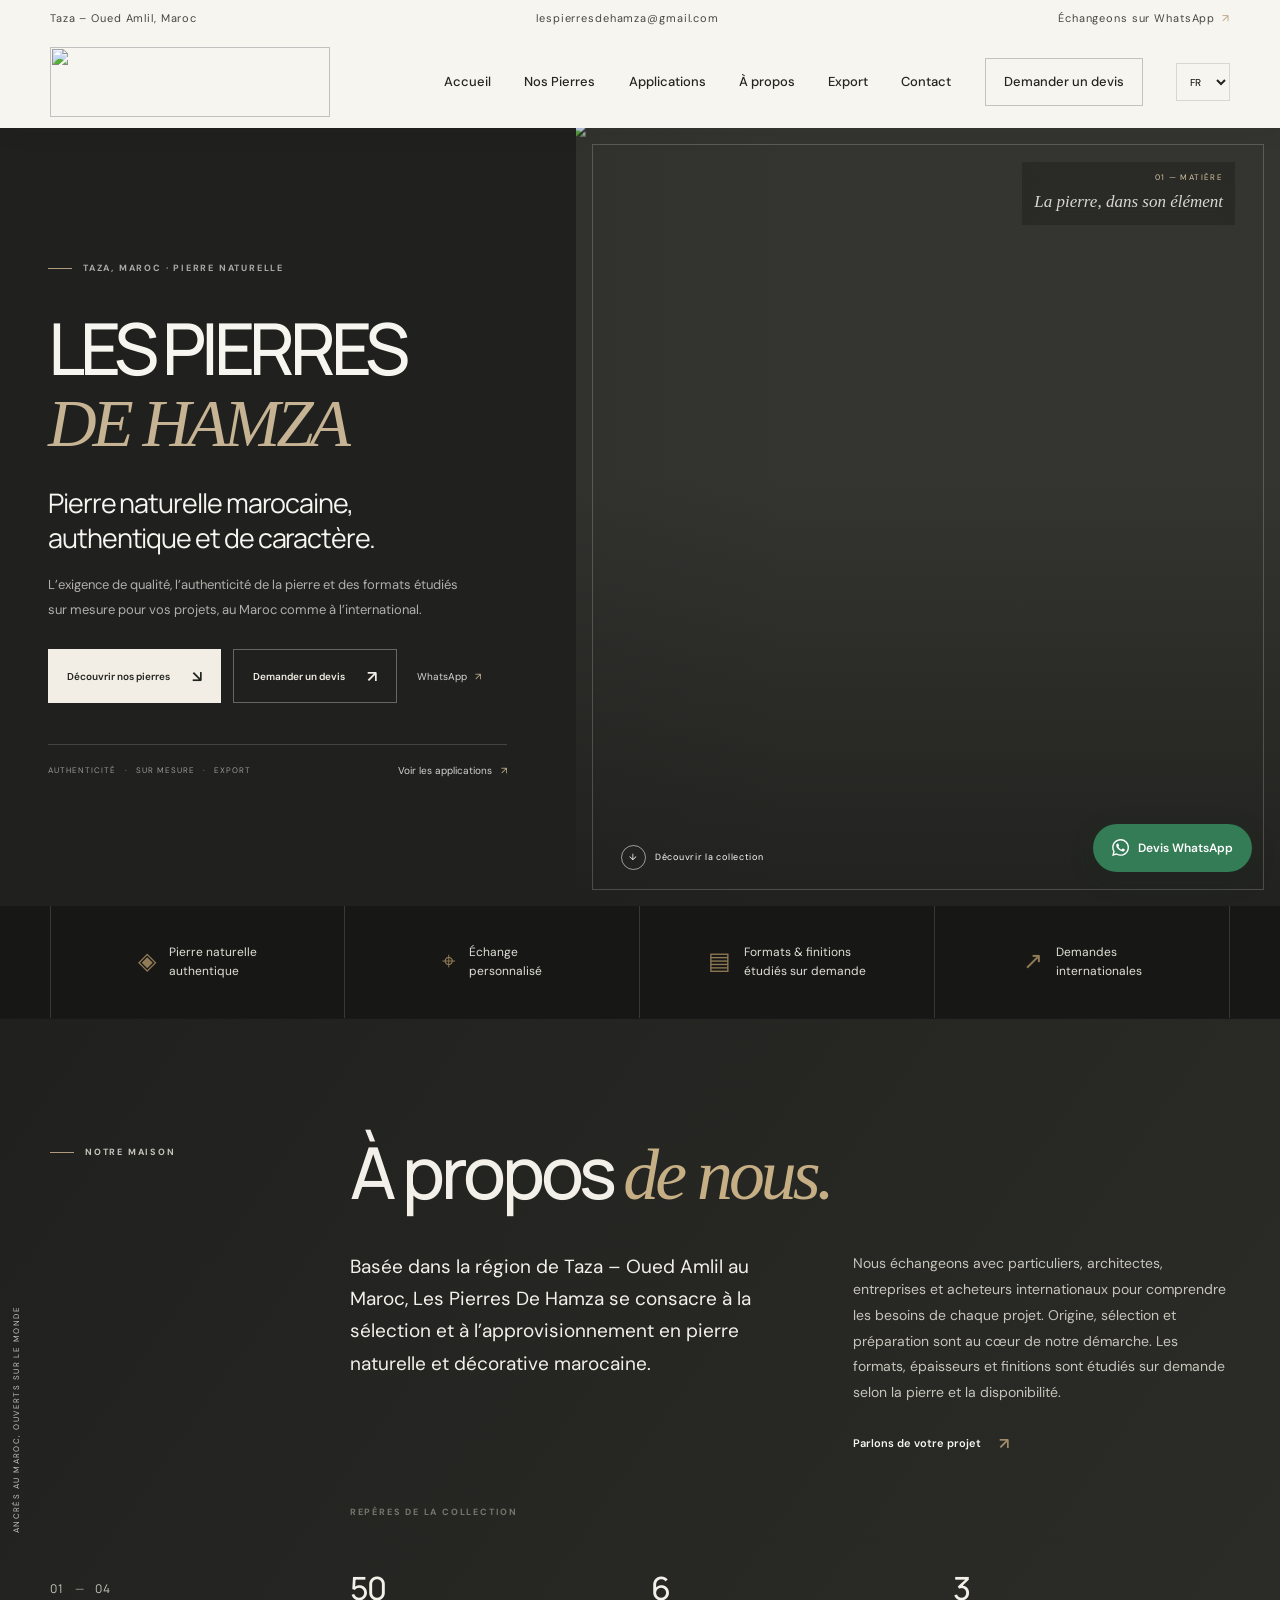
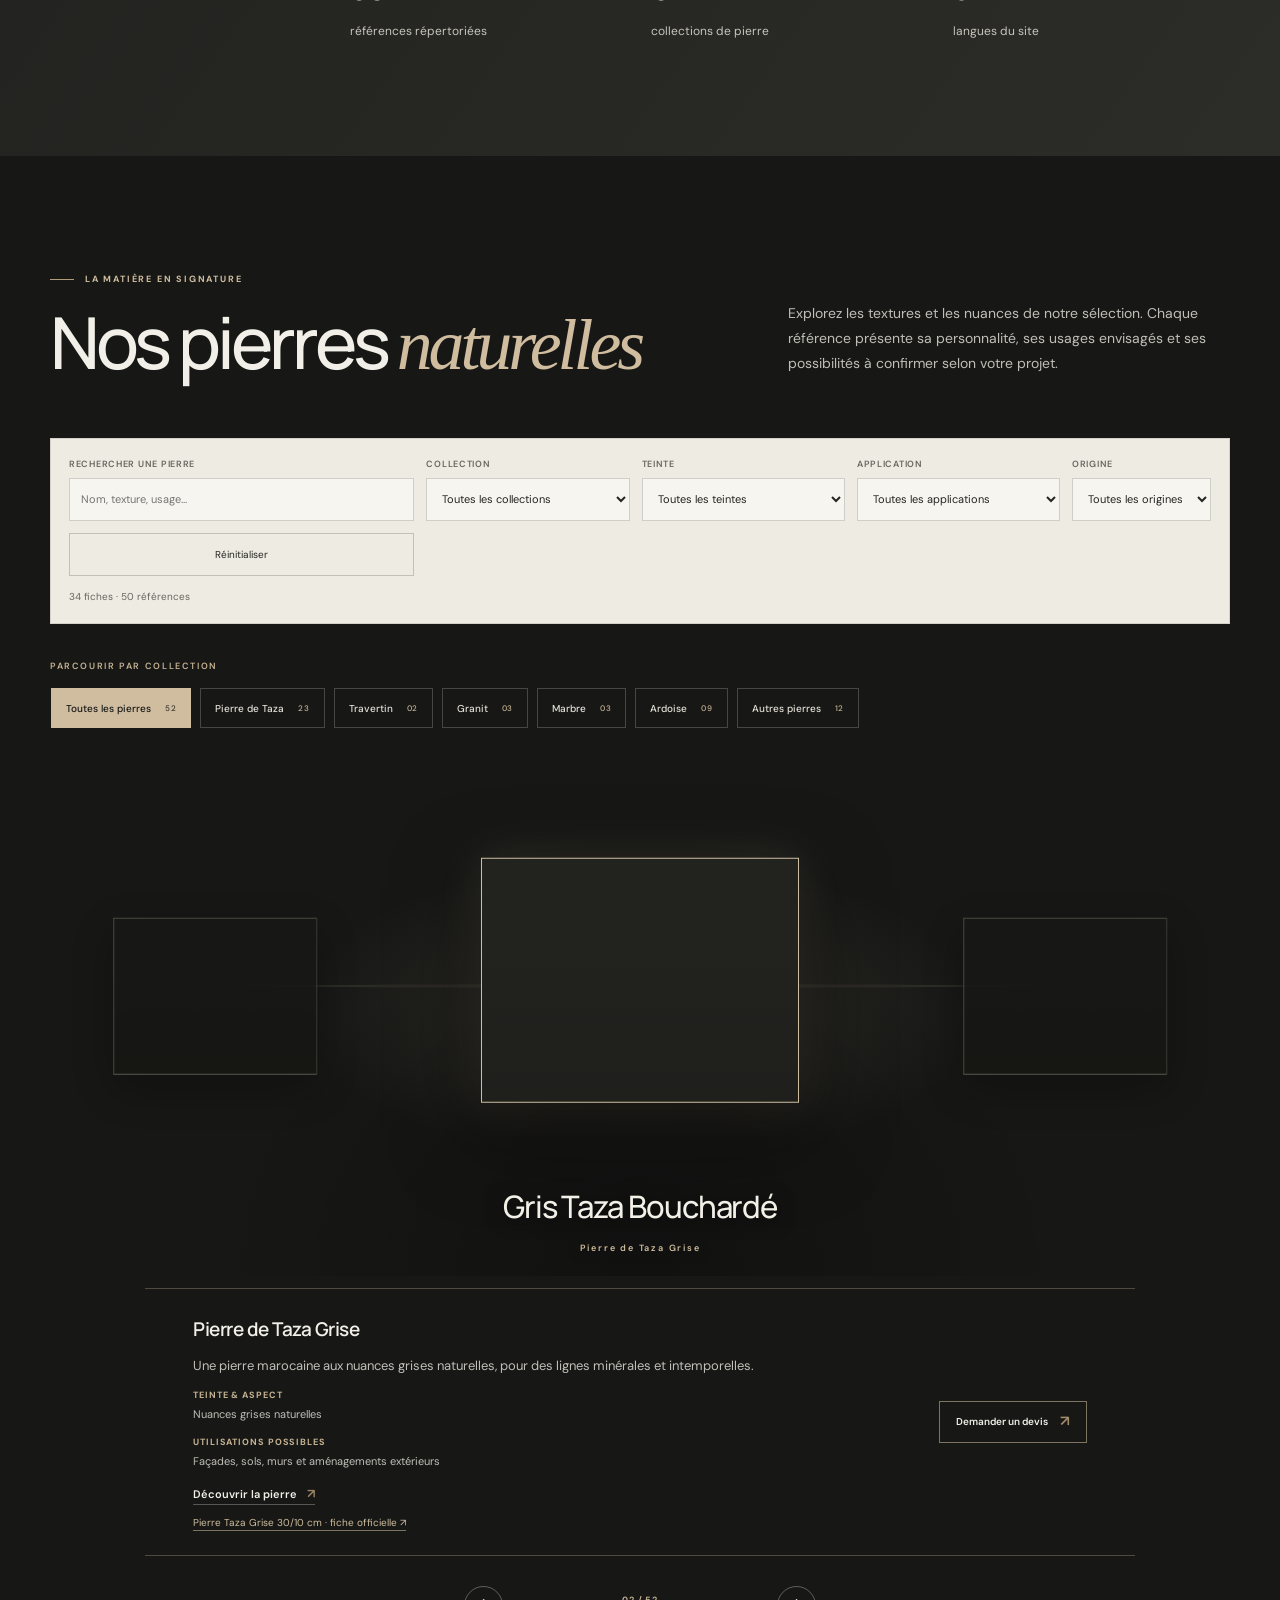
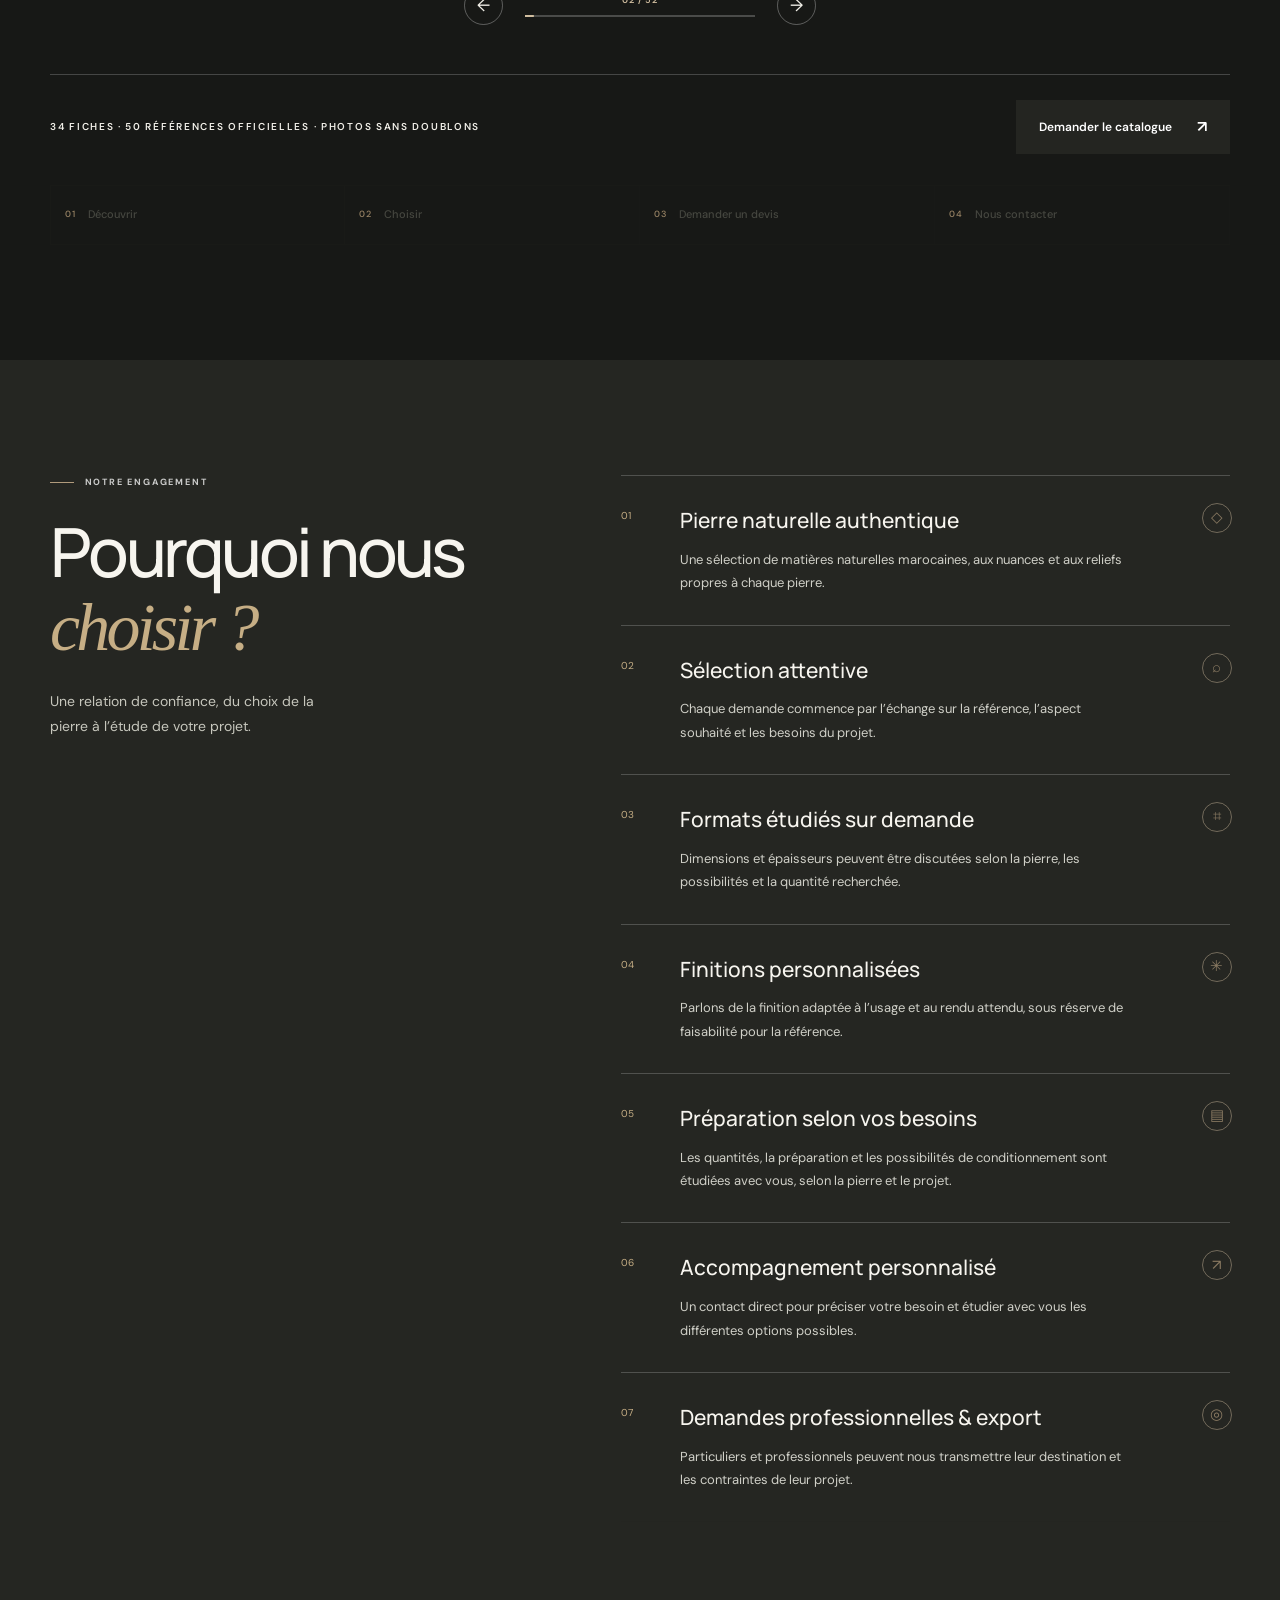
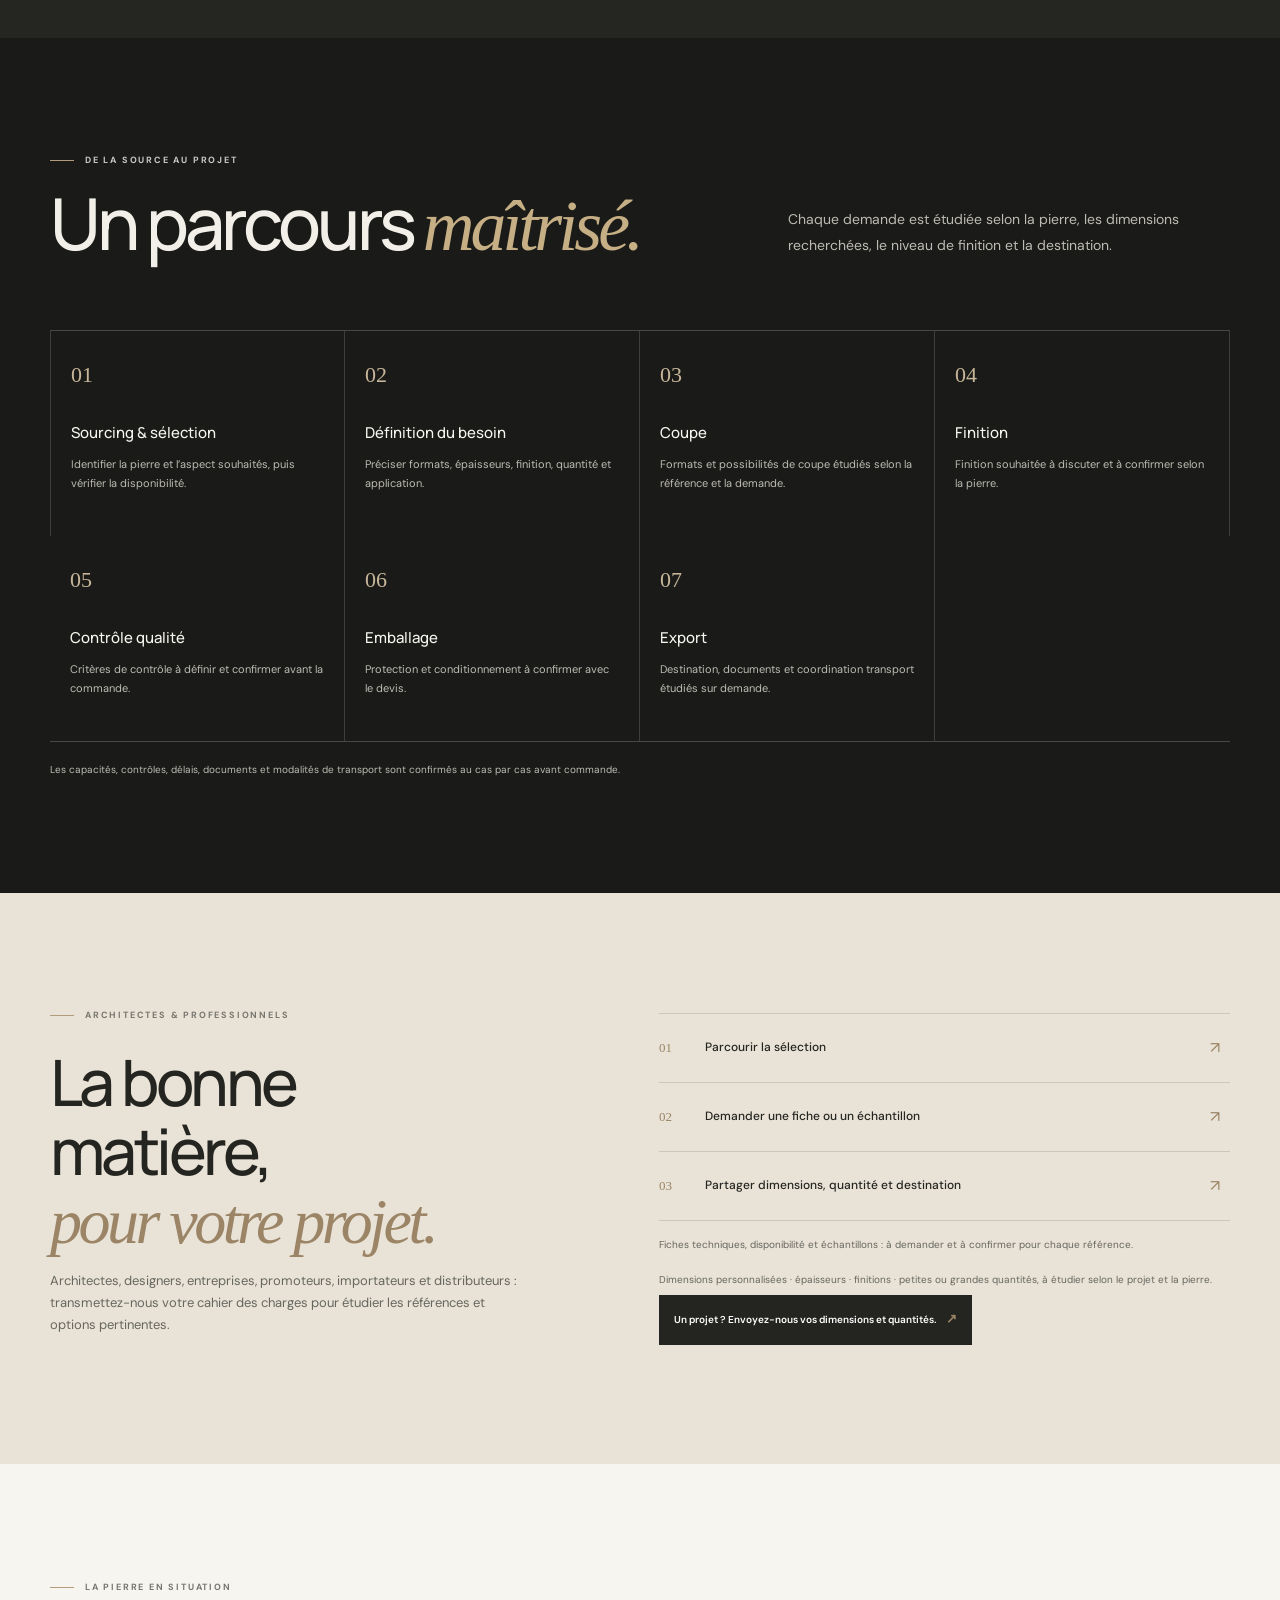
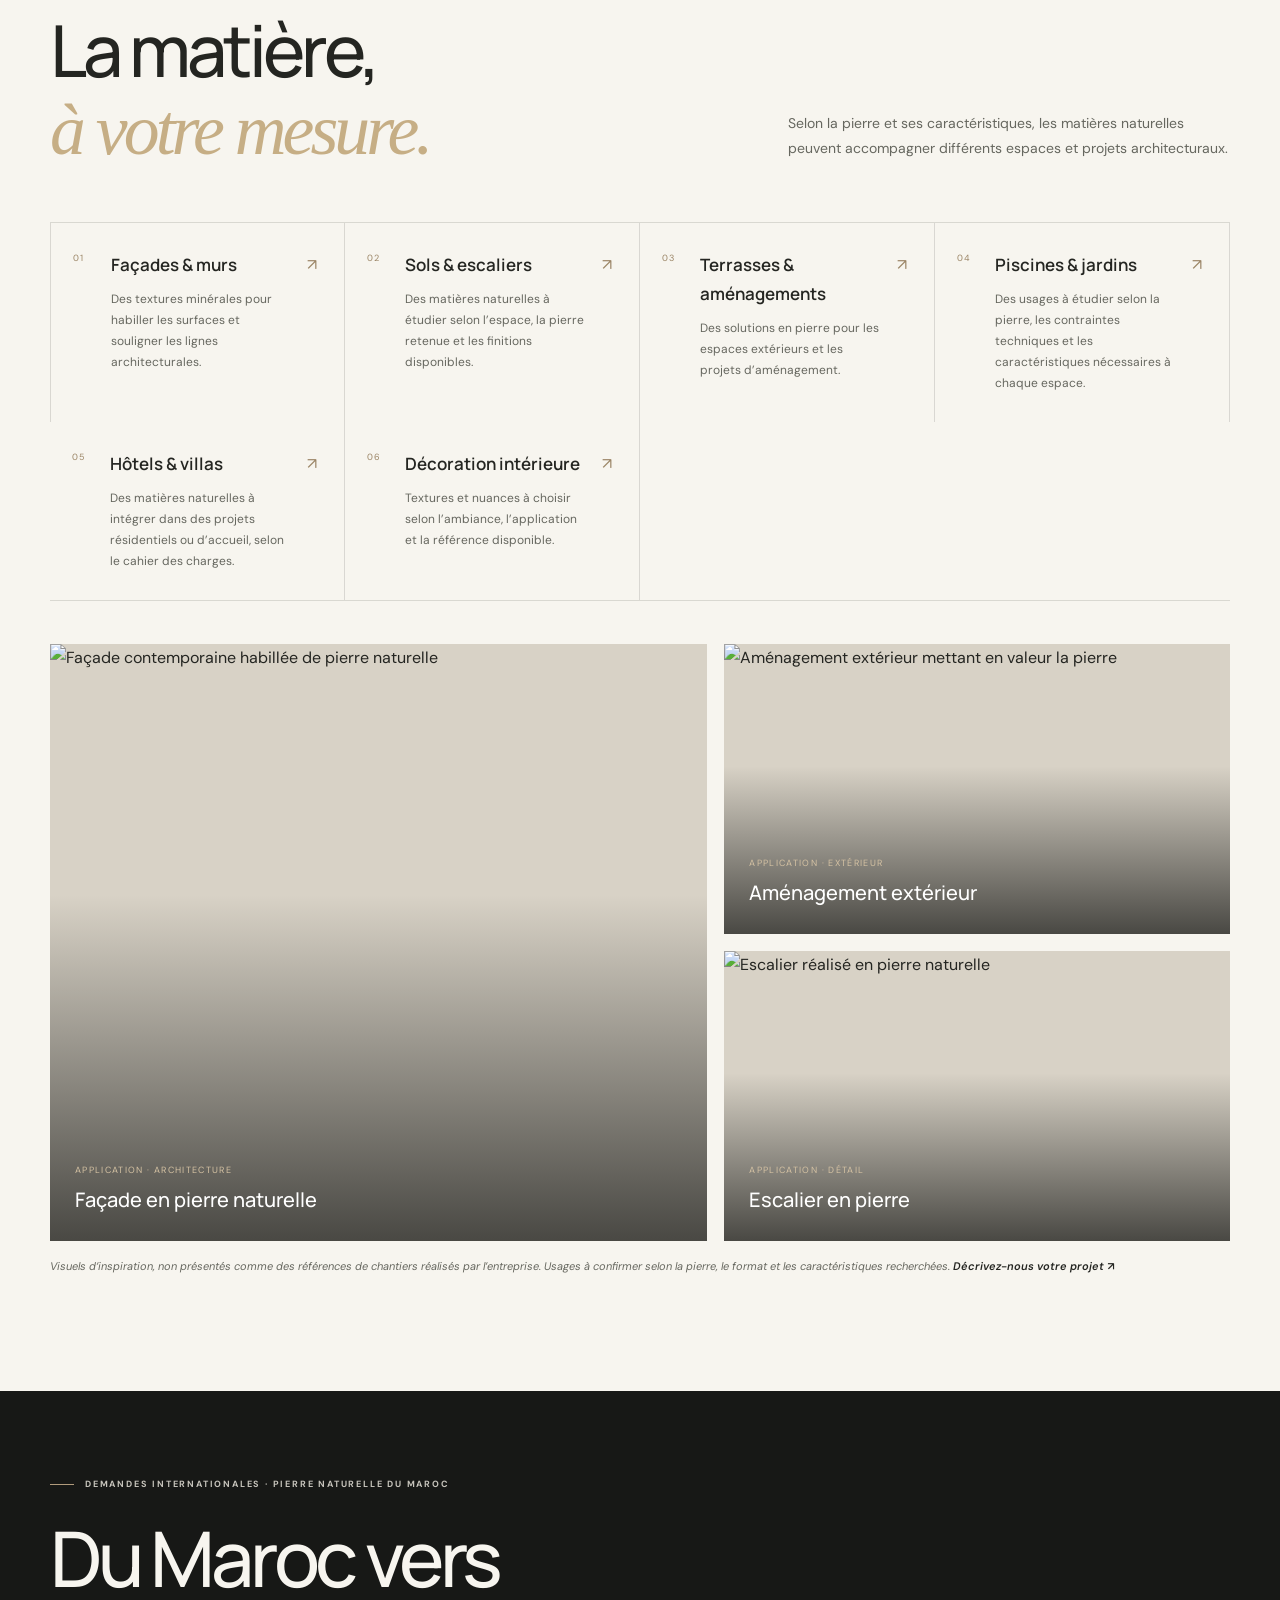
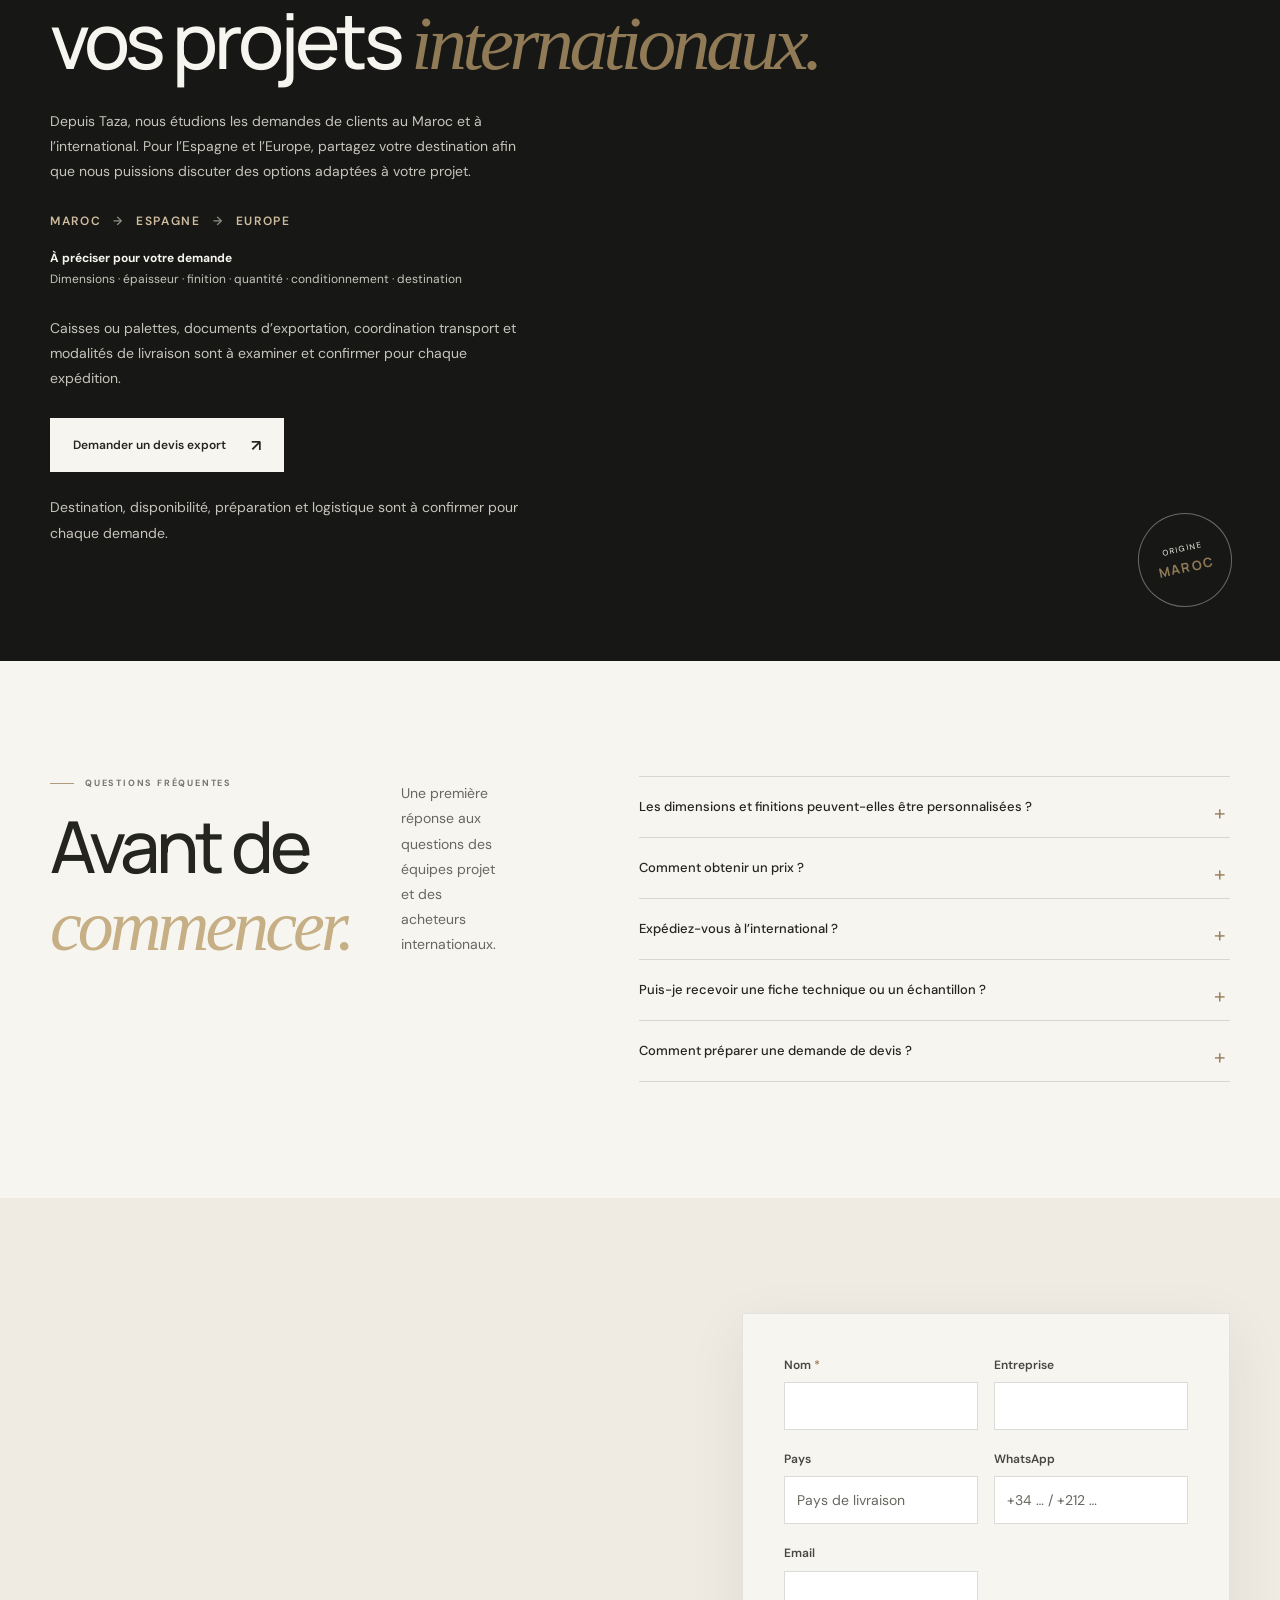
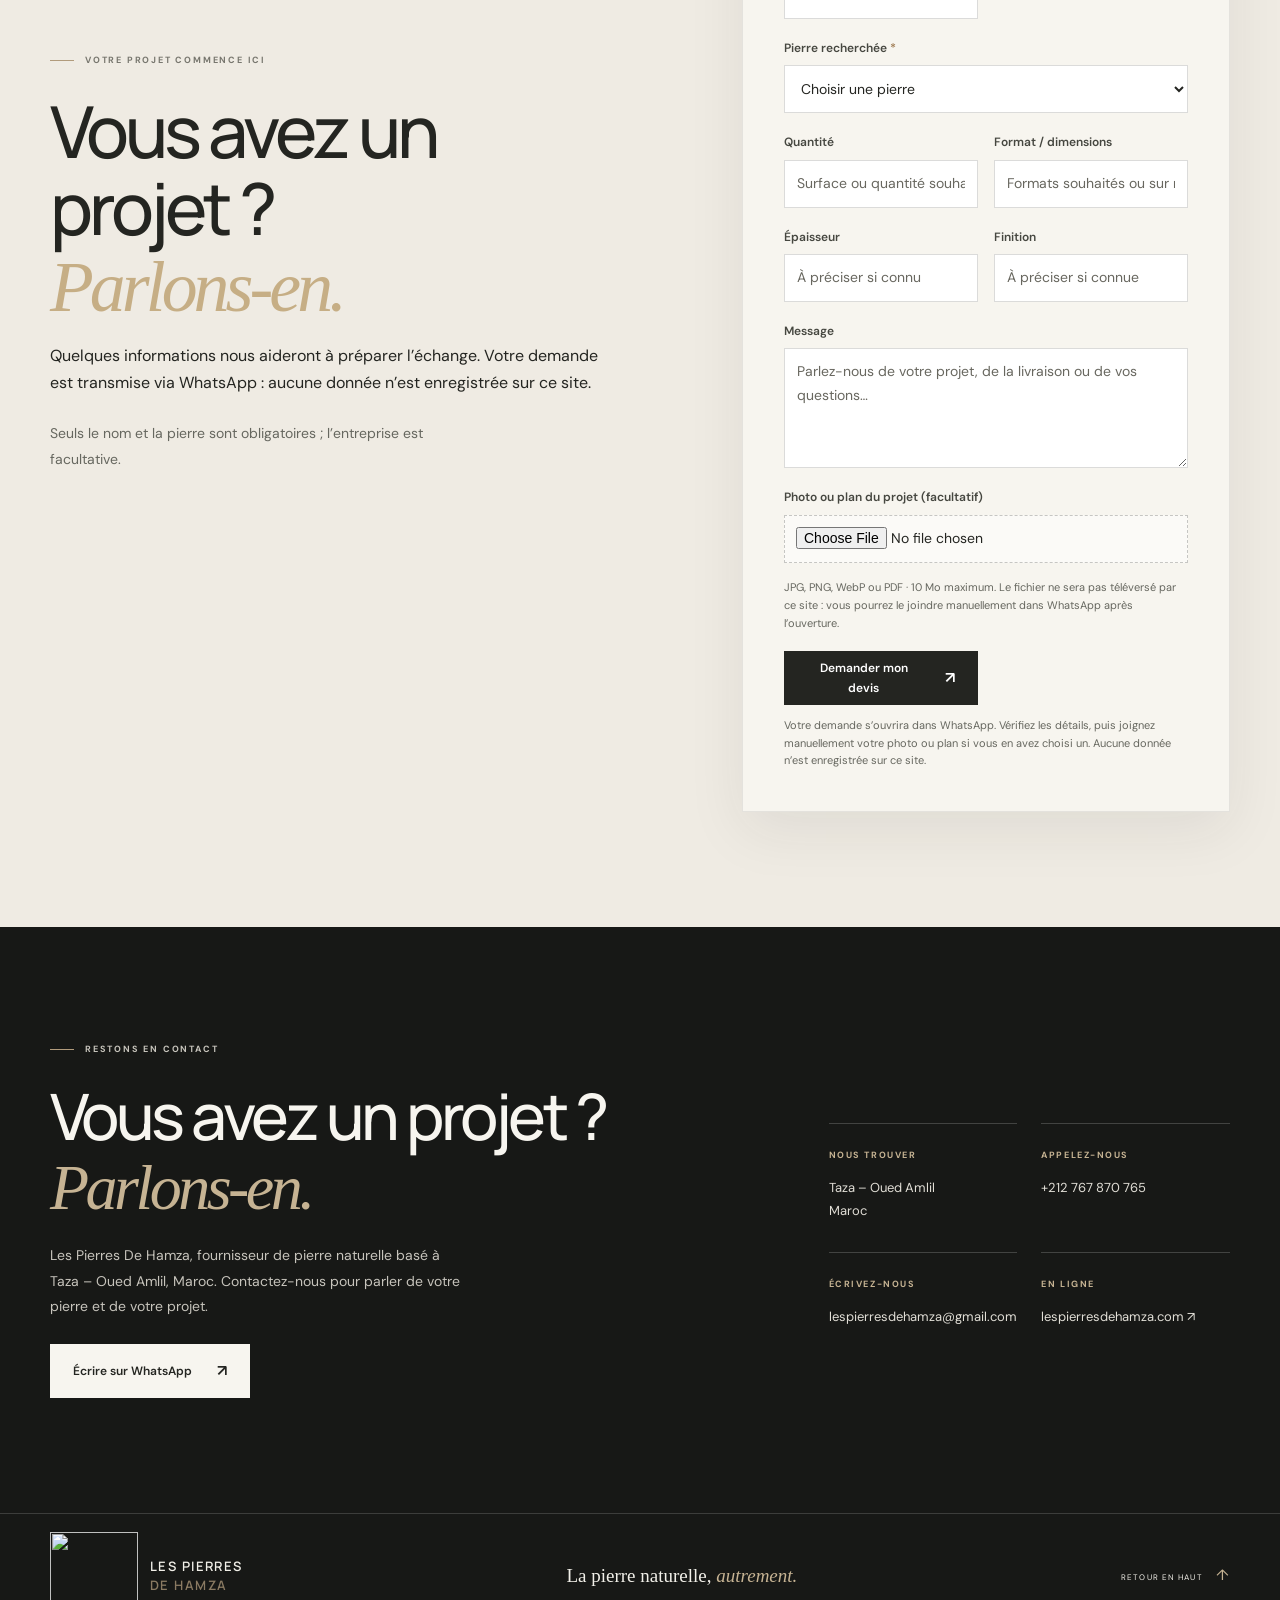
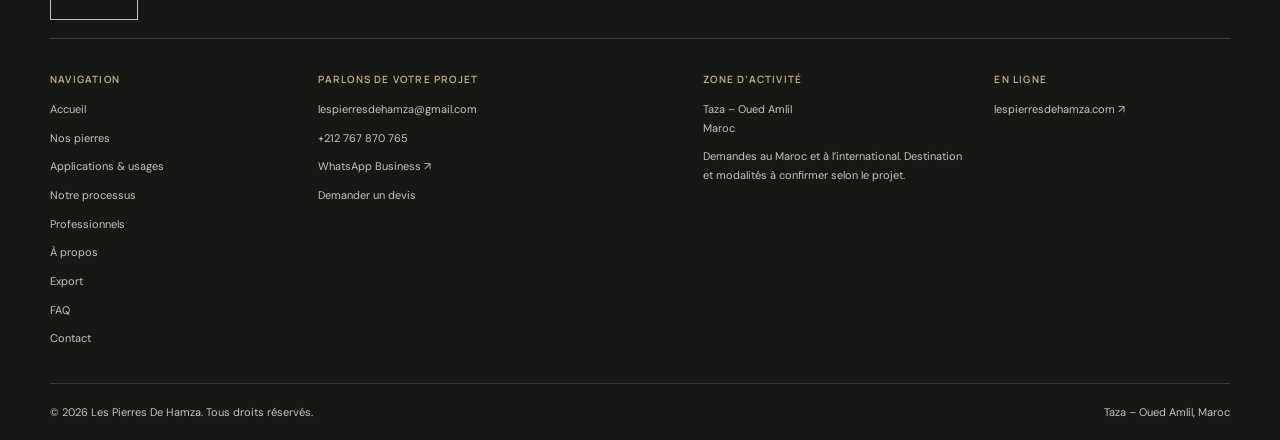
==== index.html @ 7d85b8f6 "Add files via upload" ====
<!doctype html>
<html lang="fr">
<head>
  <meta charset="utf-8">
  <meta name="viewport" content="width=device-width, initial-scale=1">
  <meta name="theme-color" content="#171816">
  <meta name="robots" content="index,follow,max-image-preview:large">
  <meta name="description" content="Les Pierres De Hamza, fournisseur de pierre naturelle marocaine basé à Taza – Oued Amlil. Découvrez notre sélection et demandez une proposition selon vos dimensions, finitions, quantité et destination.">
  <meta name="keywords" content="pierre naturelle Maroc, pierre de Taza, fournisseur pierre naturelle Maroc, pierre décorative marocaine, natural stone Morocco, Moroccan stone, pierre naturelle export, travertin Volubilis, marbre, granit">
  <meta property="og:type" content="website">
  <meta property="og:site_name" content="Les Pierres De Hamza">
  <meta property="og:title" content="Les Pierres De Hamza | Pierre naturelle du Maroc">
  <meta property="og:description" content="Découvrez notre sélection de pierre naturelle marocaine et échangez avec Les Pierres De Hamza sur votre projet et votre demande de devis.">
  <meta property="og:locale" content="fr_MA">
  <meta property="og:locale:alternate" content="en_GB">
  <meta property="og:locale:alternate" content="ar_MA">
  <meta property="og:url" content="https://lespierresdehamza.com/">
  <link rel="canonical" href="https://lespierresdehamza.com/">
  <meta property="og:image" content="https://lespierresdehamza.com/images/stones/realisation-facade.jpg">
  <meta property="og:image:alt" content="Façade contemporaine habillée de pierre naturelle">
  <meta name="twitter:card" content="summary_large_image">
  <meta name="twitter:title" content="Les Pierres De Hamza | Pierre naturelle du Maroc">
  <meta name="twitter:description" content="Pierre naturelle marocaine de Taza. Découvrez nos pierres et demandez un devis pour votre projet.">
  <meta name="twitter:image" content="https://lespierresdehamza.com/images/stones/realisation-facade.jpg">
  <meta name="twitter:image:alt" content="Façade contemporaine habillée de pierre naturelle">
  <link rel="preload" as="image" href="images/stones/realisation-facade.jpg" fetchpriority="high">
  <script type="application/ld+json">
    {
      "@context": "https://schema.org",
      "@type": "LocalBusiness",
      "name": "Les Pierres De Hamza",
      "description": "Fournisseur de pierre naturelle et décorative marocaine basé à Taza – Oued Amlil, Maroc. Demandes de formats et finitions étudiées selon le projet.",
      "url": "https://lespierresdehamza.com/",
      "image": "https://lespierresdehamza.com/images/stones/realisation-facade.jpg",
      "logo": "https://lespierresdehamza.com/images/logo-hamza-image-composition.png",
      "email": "lespierresdehamza@gmail.com",
      "telephone": "+212767870765",
      "contactPoint": {
        "@type": "ContactPoint",
        "telephone": "+212767870765",
        "contactType": "sales"
      },
      "address": {
        "@type": "PostalAddress",
        "addressLocality": "Taza – Oued Amlil",
        "addressCountry": "MA"
      },
      "areaServed": ["Morocco", "Europe", "Spain", "France"],
      "hasOfferCatalog": {
        "@type": "OfferCatalog",
        "name": "Sélection de pierre naturelle marocaine",
        "itemListElement": [
          {"@type":"Product","name":"Pierre de Taza Grise","image":"https://lespierresdehamza.com/images/stones/pierre-taza-grise.jpg"},
          {"@type":"Product","name":"Beige Taza","image":"https://lespierresdehamza.com/images/stones/beige-taza.jpg"},
          {"@type":"Product","name":"Travertin Volubilis","image":"https://lespierresdehamza.com/images/stones/travertin-volubilis.jpg"},
          {"@type":"Product","name":"Granit","image":"https://lespierresdehamza.com/images/stones/granit-gris-khenifra.jpg"},
          {"@type":"Product","name":"Ardoise Multicolore","image":"https://lespierresdehamza.com/images/stones/ardoise-multicolore.jpg"},
          {"@type":"Product","name":"Marbre","image":"https://lespierresdehamza.com/images/stones/marbre-zola-vieille.jpg"},
          {"@type":"Product","name":"Éclaté Beige","image":"https://lespierresdehamza.com/images/stones/eclate-beige.jpg"},
          {"@type":"Product","name":"Jonta"},
          {"@type":"Product","name":"Noir Azilal","image":"https://lespierresdehamza.com/images/stones/noir-azilal.jpg"},
          {"@type":"Product","name":"Pierre Volcanique Noire","image":"https://lespierresdehamza.com/images/stones/pierre-volcanique-noire.jpg"}
        ]
      }
    }
  </script>
  <script type="application/ld+json">
    {
      "@context": "https://schema.org",
      "@type": "FAQPage",
      "mainEntity": [
        {"@type":"Question","name":"Les dimensions et finitions peuvent-elles être personnalisées ?","acceptedAnswer":{"@type":"Answer","text":"Les dimensions, épaisseurs et finitions peuvent être étudiées sur demande, selon la pierre, les possibilités de préparation et la quantité."}},
        {"@type":"Question","name":"Comment obtenir un prix ?","acceptedAnswer":{"@type":"Answer","text":"Le prix dépend notamment de la référence, du format, de la finition, de la quantité et de la destination. Envoyez ces éléments pour recevoir une proposition adaptée."}},
        {"@type":"Question","name":"Expédiez-vous à l’international ?","acceptedAnswer":{"@type":"Answer","text":"Les demandes internationales sont étudiées. La destination, le conditionnement, les documents et le transport doivent être confirmés pour chaque commande."}},
        {"@type":"Question","name":"Puis-je recevoir une fiche technique ou un échantillon ?","acceptedAnswer":{"@type":"Answer","text":"Contactez-nous en indiquant la pierre et votre projet. La disponibilité des fiches et échantillons est à confirmer selon la référence."}}
      ]
    }
  </script>
  <title>Les Pierres De Hamza | Fournisseur de pierre naturelle au Maroc</title>
  <link rel="icon" href="images/logo-hamza-icone.svg" type="image/svg+xml">
  <link rel="apple-touch-icon" href="images/logo-hamza-image-composition.png">
  <link rel="preconnect" href="https://fonts.googleapis.com">
  <link rel="preconnect" href="https://fonts.gstatic.com" crossorigin>
  <link rel="preload" as="style" href="https://fonts.googleapis.com/css2?family=DM+Sans:wght@400;500;600;700&family=Manrope:wght@400;500;600;700;800&display=swap">
  <link href="https://fonts.googleapis.com/css2?family=DM+Sans:wght@400;500;600;700&family=Manrope:wght@400;500;600;700;800&display=swap" rel="stylesheet">
  <link rel="stylesheet" href="style.css">
  <script src="stone-catalog.js" defer></script>
  <script src="script.js" defer></script>
</head>
<body>
  <a class="skip-link" href="#contenu">Aller au contenu</a>
  <header class="site-header" id="haut">
    <div class="topline">
      <div class="container topline-inner">
        <span>Taza – Oued Amlil, Maroc</span>
        <a href="mailto:lespierresdehamza@gmail.com">lespierresdehamza@gmail.com</a>
        <a href="https://wa.me/212767870765?text=Hello%2C%20I%20am%20interested%20in%20your%20natural%20stone.%20I%20would%20like%20information%20about%20availability%2C%20dimensions%2C%20finishes%20and%20pricing." target="_blank" rel="noopener noreferrer">Échangeons sur WhatsApp <span aria-hidden="true">↗</span></a>
      </div>
    </div>
    <div class="container nav-wrap">
      <a class="brand" href="#haut" aria-label="Les Pierres De Hamza, accueil">
        <img class="brand-logo" src="images/logo-hamza-image-composition.png" alt="">
      </a>
      <button class="menu-toggle" type="button" aria-label="Ouvrir le menu" aria-expanded="false" aria-controls="navigation">
        <span></span><span></span>
      </button>
      <nav class="main-nav" id="navigation" aria-label="Navigation principale">
        <a href="#haut">Accueil</a>
        <a href="#pierres">Nos Pierres</a>
        <a href="#realisations">Applications</a>
        <a href="#maison">À propos</a>
        <a href="#export">Export</a>
        <a href="#contact">Contact</a>
        <a class="nav-contact" href="#devis">Demander un devis</a>
        <label class="language-switcher"><span class="visually-hidden">Langue</span><select id="language-switcher" aria-label="Choisir une langue"><option value="fr" selected>FR</option><option value="en">EN</option><option value="ar">AR</option></select><span class="mobile-language-options" role="group" aria-label="Choisir une langue"><button type="button" data-language="fr" aria-pressed="true">FR</button><button type="button" data-language="en" aria-pressed="false">EN</button><button type="button" data-language="ar" aria-pressed="false">AR</button></span></label>
      </nav>
    </div>
  </header>

  <main id="contenu">
    <section class="hero" aria-labelledby="hero-title">
      <div class="hero-layout">
        <div class="hero-content">
          <p class="eyebrow light-eyebrow"><span></span> TAZA, MAROC · PIERRE NATURELLE</p>
          <h1 id="hero-title">LES PIERRES<br><em>DE HAMZA</em></h1>
          <p class="hero-tagline">Pierre naturelle marocaine,<br>authentique et de caractère.</p>
          <p class="hero-copy">L’exigence de qualité, l’authenticité de la pierre et des formats étudiés sur mesure pour vos projets, au Maroc comme à l’international.</p>
          <div class="hero-actions">
            <a class="button button-light" href="#pierres">Découvrir nos pierres <span aria-hidden="true">↘</span></a>
            <a class="button button-outline-light" href="#devis">Demander un devis <span aria-hidden="true">↗</span></a>
            <a class="hero-whatsapp" href="https://wa.me/212767870765?text=Hello%2C%20I%20am%20interested%20in%20your%20natural%20stone.%20I%20would%20like%20information%20about%20availability%2C%20dimensions%2C%20finishes%20and%20pricing." target="_blank" rel="noopener noreferrer">WhatsApp <span aria-hidden="true">↗</span></a>
          </div>
          <div class="hero-bottomline">
            <p class="hero-trust-note">AUTHENTICITÉ <span>·</span> SUR MESURE <span>·</span> EXPORT</p>
            <a class="hero-realizations-link" href="#realisations">Voir les applications <span aria-hidden="true">↗</span></a>
          </div>
        </div>
        <div class="hero-visual">
          <img class="hero-poster" src="images/stones/realisation-facade.jpg" alt="" aria-hidden="true" fetchpriority="high">
          <video class="hero-image" autoplay loop muted playsinline preload="metadata" poster="images/stones/realisation-facade.jpg" aria-hidden="true">
            <source src="assets/video/pierre.mp4" type="video/mp4">
          </video>
          <div class="hero-image-shade" aria-hidden="true"></div>
          <div class="hero-image-label"><span>01 — MATIÈRE</span><span>La pierre, dans son élément</span></div>
          <a class="scroll-cue" href="#pierres" aria-label="Découvrir notre collection"><span aria-hidden="true">↓</span><span>Découvrir la collection</span></a>
        </div>
      </div>
    </section>

    <section class="trust-strip" aria-label="Nos engagements">
      <div class="container trust-grid">
        <div class="trust-point"><span class="trust-icon" aria-hidden="true">◈</span><span>Pierre naturelle<br>authentique</span></div>
        <div class="trust-point"><span class="trust-icon" aria-hidden="true">⌖</span><span>Échange<br>personnalisé</span></div>
        <div class="trust-point"><span class="trust-icon" aria-hidden="true">▤</span><span>Formats &amp; finitions<br>étudiés sur demande</span></div>
        <div class="trust-point"><span class="trust-icon" aria-hidden="true">↗</span><span>Demandes<br>internationales</span></div>
      </div>
    </section>

    <section class="intro-section section-pad" id="maison">
      <div class="container intro-grid">
        <div class="intro-side reveal">
          <p class="eyebrow"><span></span> NOTRE MAISON</p>
          <p class="large-index">01 <i>—</i> 04</p>
          <div class="vertical-note">ANCRÉS AU MAROC, OUVERTS SUR LE MONDE</div>
        </div>
        <div class="intro-main reveal">
          <h2>À propos <em>de nous.</em></h2>
          <div class="intro-bottom">
            <p class="lead">Basée dans la région de Taza – Oued Amlil au Maroc, Les Pierres De Hamza se consacre à la sélection et à l’approvisionnement en pierre naturelle et décorative marocaine.</p>
            <div class="intro-details">
              <p>Nous échangeons avec particuliers, architectes, entreprises et acheteurs internationaux pour comprendre les besoins de chaque projet. Origine, sélection et préparation sont au cœur de notre démarche. Les formats, épaisseurs et finitions sont étudiés sur demande selon la pierre et la disponibilité.</p>
              <a class="text-link" href="#devis">Parlons de votre projet <span aria-hidden="true">↗</span></a>
            </div>
          </div>
            <p class="eyebrow intro-stats-eyebrow">REPÈRES DE LA COLLECTION</p>
            <div class="intro-stats" aria-label="Repères clés de la collection">
              <div><strong data-site-stat="references">50</strong><span class="stat-references-label">références répertoriées</span></div>
              <div><strong data-site-stat="collections">6</strong><span class="stat-collections-label">collections de pierre</span></div>
              <div><strong data-site-stat="languages">3</strong><span class="stat-languages-label">langues du site</span></div>
          </div>
        </div>
      </div>
    </section>

    <section class="catalog-section section-pad" id="pierres">
      <div class="container">
        <div class="section-heading reveal">
          <div><p class="eyebrow"><span></span> LA MATIÈRE EN SIGNATURE</p><h2>Nos pierres <em>naturelles</em></h2></div>
          <p>Explorez les textures et les nuances de notre sélection. Chaque référence présente sa personnalité, ses usages envisagés et ses possibilités à confirmer selon votre projet.</p>
        </div>
        <div class="catalog-tools reveal" role="search" aria-label="Rechercher et filtrer les pierres">
          <label class="catalog-search"><span>Rechercher une pierre</span><input id="stone-search" type="search" placeholder="Nom, texture, usage…" autocomplete="off"></label>
          <label><span>Collection</span><select id="stone-category"><option value="">Toutes les collections</option><option value="taza">Pierre de Taza</option><option value="marbre">Marbre</option><option value="granit">Granit</option><option value="ardoise">Ardoise</option><option value="pierre naturelle">Autres pierres naturelles</option></select></label>
          <label><span>Teinte</span><select id="stone-color"><option value="">Toutes les teintes</option><option value="beige">Beige</option><option value="gris">Gris</option><option value="sombre">Sombre</option><option value="multicolore">Multicolore</option><option value="varié">Variées</option><option value="rouge">Rouge</option><option value="jaune">Jaune</option><option value="vert">Vert</option><option value="violet">Violet</option><option value="bronzé">Bronzé</option></select></label>
          <label><span>Application</span><select id="stone-application"><option value="">Toutes les applications</option><option value="façade">Façades</option><option value="sol">Sols</option><option value="mur">Murs</option><option value="extérieur">Extérieur</option><option value="intérieur">Intérieur</option></select></label>
          <label><span>Origine</span><select id="stone-origin"><option value="">Toutes les origines</option><option value="taza">Taza</option><option value="khénifra">Khénifra</option><option value="maroc">Maroc</option></select></label>
          <button class="catalog-reset" id="stone-reset" type="button">Réinitialiser</button>
          <p class="catalog-result" id="catalog-result" aria-live="polite"></p>
        </div>
        <div class="stone-collection-nav reveal">
          <p class="stone-collection-label">PARCOURIR PAR COLLECTION</p>
          <div class="stone-collection-tabs" id="stone-collection-tabs" role="group" aria-label="Collections de pierres"></div>
        </div>
        <div class="stone-carousel" id="stone-carousel" role="region" aria-label="Catalogue des pierres naturelles">
          <div class="stone-carousel-viewport stone-orbit-viewport" id="stone-carousel-viewport" tabindex="0" aria-label="Carrousel circulaire des pierres. Faites glisser ou utilisez les flèches du clavier.">
            <div class="stone-orbit-scene" id="stone-orbit-scene" role="group" aria-label="Galerie circulaire de pierres naturelles">
              <div class="stone-orbit-ring" id="stone-orbit-ring"></div>
            </div>
            <div class="stone-orbit-caption" id="stone-orbit-caption" aria-live="off"></div>
            <div class="stone-grid stone-carousel-source" id="stone-grid" aria-hidden="true">
          <article class="stone-card reveal cinematic-stone" data-cinematic data-product="Pierre de Taza Grise" data-slug="pierre-taza-grise" data-color="gris" data-origin="Taza, Maroc" data-appearance="Nuances grises naturelles, aspect minéral" data-applications="Façades|Sols|Murs|Escaliers|Terrasses|Aménagement extérieur">
            <a class="stone-image" href="stones/pierre-taza-grise.html" aria-label="Demander des informations sur Pierre de Taza Grise"><img src="images/stones/pierre-taza-grise.jpg" alt="Texture grise nuancée de la pierre naturelle de Taza" loading="lazy" decoding="async"><span class="stone-number">01</span></a>
            <div class="stone-info"><div class="stone-copy"><h3>Pierre de Taza Grise</h3><p>Une pierre marocaine aux nuances grises naturelles, pour des lignes minérales et intemporelles.</p><p class="stone-appearance"><strong>Teinte &amp; aspect</strong> Nuances grises naturelles</p><p class="stone-applications"><strong>Utilisations possibles</strong> Façades, sols, murs et aménagements extérieurs</p><button class="product-details" type="button">Découvrir la pierre <span aria-hidden="true">↗</span></button></div><a class="card-quote quote-link" data-product="Pierre de Taza Grise" href="https://wa.me/212767870765" target="_blank" rel="noopener noreferrer" aria-label="Demander un devis pour Pierre de Taza Grise">Demander un devis <span aria-hidden="true">↗</span></a></div>
          </article>
          <article class="stone-card reveal cinematic-stone" data-cinematic data-product="Beige Taza" data-slug="beige-taza" data-color="beige" data-origin="Taza, Maroc" data-appearance="Tons beiges chaleureux, aspect bouchardé selon référence" data-applications="Façades|Sols|Murs|Terrasses|Aménagement intérieur|Aménagement extérieur">
            <a class="stone-image" href="#contact" aria-label="Demander des informations sur Beige Taza"><img src="images/stones/beige-taza.jpg" alt="Aspect beige bouchardé de la pierre naturelle de Taza" loading="lazy" decoding="async"><span class="stone-number">02</span></a>
            <div class="stone-info"><div class="stone-copy"><h3>Beige Taza</h3><p>Des tons beiges chaleureux et une expression naturelle, adaptés aux espaces intérieurs et extérieurs.</p><p class="stone-appearance"><strong>Teinte &amp; aspect</strong> Tons beiges chaleureux</p><p class="stone-applications"><strong>Utilisations possibles</strong> Sols, murs, façades et terrasses</p><button class="product-details" type="button">Découvrir la pierre <span aria-hidden="true">↗</span></button></div><a class="card-quote quote-link" data-product="Beige Taza" href="https://wa.me/212767870765" target="_blank" rel="noopener noreferrer" aria-label="Demander un devis pour Beige Taza">Demander un devis <span aria-hidden="true">↗</span></a></div>
          </article>
          <article class="stone-card reveal cinematic-stone" data-cinematic data-product="Travertin Volubilis" data-slug="travertin-volubilis" data-color="beige" data-origin="Maroc" data-appearance="Nuances chaudes et texture naturelle nuancée" data-applications="Sols|Murs|Façades|Terrasses|Escaliers|Aménagement extérieur">
            <a class="stone-image" href="#contact" aria-label="Demander des informations sur Travertin Volubilis"><img src="images/stones/travertin-volubilis.jpg" alt="Nuances et texture du travertin Volubilis" loading="lazy" decoding="async"><span class="stone-number">03</span></a>
            <div class="stone-info"><div class="stone-copy"><h3>Travertin Volubilis</h3><p>Une pierre marocaine aux tons chauds et à la texture nuancée, inspirée du patrimoine de Volubilis.</p><p class="stone-appearance"><strong>Teinte &amp; aspect</strong> Tons chauds, texture nuancée</p><p class="stone-applications"><strong>Utilisations possibles</strong> Sols, murs, façades et terrasses</p><button class="product-details" type="button">Découvrir la pierre <span aria-hidden="true">↗</span></button></div><a class="card-quote quote-link" data-product="Travertin Volubilis" href="https://wa.me/212767870765" target="_blank" rel="noopener noreferrer" aria-label="Demander un devis pour Travertin Volubilis">Demander un devis <span aria-hidden="true">↗</span></a></div>
          </article>
          <article class="stone-card reveal" data-product="Granit" data-slug="granit" data-color="gris" data-origin="Khénifra, Maroc" data-appearance="Aspect granité gris, variations minérales" data-applications="Plans de travail|Sols|Escaliers|Façades|Terrasses|Extérieurs">
            <a class="stone-image" href="#contact" aria-label="Demander des informations sur Granit"><img src="images/stones/granit-gris-khenifra.jpg" alt="Granit gris de Khénifra aux grains minéraux" loading="lazy" decoding="async"><span class="stone-number">04</span></a>
            <div class="stone-info"><div class="stone-copy"><h3>Granit</h3><p>Une pierre naturelle de caractère, appréciée pour sa robustesse et ses variations minérales.</p><p class="stone-appearance"><strong>Teinte &amp; aspect</strong> Gris minéral, aspect granité</p><p class="stone-applications"><strong>Utilisations possibles</strong> Plans de travail, sols, escaliers et façades</p><button class="product-details" type="button">Découvrir la pierre <span aria-hidden="true">↗</span></button></div><a class="card-quote quote-link" data-product="Granit" href="https://wa.me/212767870765" target="_blank" rel="noopener noreferrer" aria-label="Demander un devis pour Granit">Demander un devis <span aria-hidden="true">↗</span></a></div>
          </article>
          <article class="stone-card reveal" data-product="Ardoise Multicolore" data-slug="ardoise-multicolore" data-color="multicolore" data-origin="Maroc" data-appearance="Nuances minérales multicolores, relief marqué" data-applications="Sols|Murs|Façades|Terrasses|Jardins|Aménagement extérieur">
            <a class="stone-image" href="#contact" aria-label="Demander des informations sur Ardoise Multicolore"><img src="images/stones/ardoise-multicolore.jpg" alt="Relief et nuances de l’ardoise multicolore" loading="lazy" decoding="async"><span class="stone-number">05</span></a>
            <div class="stone-info"><div class="stone-copy"><h3>Ardoise Multicolore</h3><p>Des nuances minérales variées pour apporter relief et personnalité aux compositions décoratives.</p><p class="stone-appearance"><strong>Teinte &amp; aspect</strong> Nuances minérales multicolores</p><p class="stone-applications"><strong>Utilisations possibles</strong> Sols, murs, façades et jardins</p><button class="product-details" type="button">Découvrir la pierre <span aria-hidden="true">↗</span></button></div><a class="card-quote quote-link" data-product="Ardoise Multicolore" href="https://wa.me/212767870765" target="_blank" rel="noopener noreferrer" aria-label="Demander un devis pour Ardoise Multicolore">Demander un devis <span aria-hidden="true">↗</span></a></div>
          </article>
          <article class="stone-card reveal" data-product="Marbre" data-slug="marbre" data-color="varié" data-origin="Maroc" data-appearance="Veinage naturel, aspect variable selon la référence" data-applications="Sols|Escaliers|Murs|Salles de bains|Plans de travail|Décoration">
            <a class="stone-image" href="#contact" aria-label="Demander des informations sur Marbre"><img src="images/stones/marbre-zola-vieille.jpg" alt="Veinage naturel du marbre Zola Vieille" loading="lazy" decoding="async"><span class="stone-number">06</span></a>
            <div class="stone-info"><div class="stone-copy"><h3>Marbre</h3><p>Une pierre noble aux dessins naturels, pour des espaces élégants et des détails raffinés.</p><p class="stone-appearance"><strong>Teinte &amp; aspect</strong> Veinage naturel, selon la référence</p><p class="stone-applications"><strong>Utilisations possibles</strong> Sols, escaliers, murs, salles de bains et décoration</p><button class="product-details" type="button">Découvrir la pierre <span aria-hidden="true">↗</span></button></div><a class="card-quote quote-link" data-product="Marbre" href="https://wa.me/212767870765" target="_blank" rel="noopener noreferrer" aria-label="Demander un devis pour Marbre">Demander un devis <span aria-hidden="true">↗</span></a></div>
          </article>
          <article class="stone-card reveal" data-product="Éclaté Beige" data-slug="eclate-beige" data-color="beige" data-origin="Taza, Maroc" data-appearance="Tons beiges, finition éclatée texturée" data-applications="Murs|Façades|Habillage décoratif|Aménagement extérieur">
            <a class="stone-image" href="#contact" aria-label="Demander des informations sur Éclaté Beige"><img src="images/stones/eclate-beige.jpg" alt="Finition éclatée et teinte beige de la pierre de Taza" loading="lazy" decoding="async"><span class="stone-number">07</span></a>
            <div class="stone-info"><div class="stone-copy"><h3>Éclaté Beige</h3><p>Une finition texturée aux nuances beiges, pour des murs et façades à l’expression authentique.</p><p class="stone-appearance"><strong>Teinte &amp; aspect</strong> Tons beiges, finition éclatée</p><p class="stone-applications"><strong>Utilisations possibles</strong> Murs, façades et habillage décoratif</p><button class="product-details" type="button">Découvrir la pierre <span aria-hidden="true">↗</span></button></div><a class="card-quote quote-link" data-product="Éclaté Beige" href="https://wa.me/212767870765" target="_blank" rel="noopener noreferrer" aria-label="Demander un devis pour Éclaté Beige">Demander un devis <span aria-hidden="true">↗</span></a></div>
          </article>
          <article class="stone-card reveal" data-product="Jonta" data-slug="jonta" data-color="à-confirmer" data-origin="À confirmer" data-appearance="Référence, teinte et aspect à préciser" data-applications="Usages à confirmer selon la référence souhaitée">
            <div class="stone-image stone-image-missing" role="img" aria-label="Photo officielle non disponible pour Jonta"><span class="missing-image-label">Photo officielle<br>non disponible</span><span class="stone-number">08</span></div>
            <div class="stone-info"><div class="stone-copy"><h3>Jonta</h3><p>Vous recherchez la pierre Jonta ? Contactez-nous pour préciser la référence et vérifier les options disponibles.</p><p class="stone-appearance"><strong>Teinte &amp; aspect</strong> À préciser selon la référence</p><p class="stone-applications"><strong>Utilisations possibles</strong> À confirmer selon la référence souhaitée</p><button class="product-details" type="button">Découvrir la pierre <span aria-hidden="true">↗</span></button></div><a class="card-quote quote-link" data-product="Jonta" href="https://wa.me/212767870765" target="_blank" rel="noopener noreferrer" aria-label="Demander un devis pour Jonta">Demander un devis <span aria-hidden="true">↗</span></a></div>
          </article>
          <article class="stone-card reveal" data-product="Noir Azilal" data-slug="noir-azilal" data-color="sombre" data-origin="Maroc" data-appearance="Pierre sombre, relief marqué" data-applications="Murs|Façades|Habillage décoratif|Aménagement extérieur">
            <a class="stone-image" href="#contact" aria-label="Demander des informations sur Noir Azilal"><img src="images/stones/noir-azilal.jpg" alt="Pierre Noir Azilal aux tons sombres et au relief marqué" loading="lazy" decoding="async"><span class="stone-number">09</span></a>
            <div class="stone-info"><div class="stone-copy"><h3>Noir Azilal</h3><p>Une pierre sombre à l’identité visuelle marquée, pour des contrastes et des compositions fortes.</p><p class="stone-appearance"><strong>Teinte &amp; aspect</strong> Nuances sombres, relief marqué</p><p class="stone-applications"><strong>Utilisations possibles</strong> Murs, façades et habillage décoratif</p><button class="product-details" type="button">Découvrir la pierre <span aria-hidden="true">↗</span></button></div><a class="card-quote quote-link" data-product="Noir Azilal" href="https://wa.me/212767870765" target="_blank" rel="noopener noreferrer" aria-label="Demander un devis pour Noir Azilal">Demander un devis <span aria-hidden="true">↗</span></a></div>
          </article>
          <article class="stone-card reveal" data-product="Pierre Volcanique Noire" data-slug="pierre-volcanique-noire" data-color="sombre" data-origin="Maroc" data-appearance="Teinte sombre, caractère brut" data-applications="Murs|Façades|Sols|Aménagement extérieur|Architecture">
            <a class="stone-image" href="#contact" aria-label="Demander des informations sur Pierre Volcanique Noire"><img src="images/stones/pierre-volcanique-noire.jpg" alt="Surface sombre et texture de pierre volcanique noire" loading="lazy" decoding="async"><span class="stone-number">10</span></a>
            <div class="stone-info"><div class="stone-copy"><h3>Pierre Volcanique Noire</h3><p>Une matière sombre au caractère brut, pour des aménagements minéraux et des contrastes affirmés.</p><p class="stone-appearance"><strong>Teinte &amp; aspect</strong> Teinte sombre, caractère brut</p><p class="stone-applications"><strong>Utilisations possibles</strong> Murs, façades, sols et aménagements</p><button class="product-details" type="button">Découvrir la pierre <span aria-hidden="true">↗</span></button></div><a class="card-quote quote-link" data-product="Pierre Volcanique Noire" href="https://wa.me/212767870765" target="_blank" rel="noopener noreferrer" aria-label="Demander un devis pour Pierre Volcanique Noire">Demander un devis <span aria-hidden="true">↗</span></a></div>
          </article>
            </div>
          </div>
          <div class="stone-feature-info" id="stone-feature-info" aria-live="polite"></div>
          <div class="stone-carousel-controls">
            <button class="stone-carousel-arrow" id="stone-carousel-previous" type="button" aria-label="Pierre précédente">←</button>
            <div class="stone-carousel-progress" id="stone-carousel-progress" role="progressbar" aria-label="Progression dans la collection" aria-valuemin="1" aria-valuemax="1" aria-valuenow="1">
              <span id="stone-carousel-count">01 / 01</span>
              <span class="stone-carousel-progress-track"><span id="stone-carousel-progress-fill"></span></span>
            </div>
            <button class="stone-carousel-arrow" id="stone-carousel-next" type="button" aria-label="Pierre suivante">→</button>
          </div>
        </div>
        <div class="catalog-foot reveal"><span id="stone-total">PIERRES NATURELLES · VARIÉTÉS &amp; FINITIONS</span><a class="button button-dark" href="https://wa.me/212767870765" target="_blank" rel="noopener noreferrer">Demander le catalogue <span aria-hidden="true">↗</span></a></div>
        <nav class="conversion-path reveal" aria-label="Les étapes de votre projet">
          <a href="#pierres"><span>01</span>Découvrir</a>
          <a href="#pierres"><span>02</span>Choisir</a>
          <a href="#devis"><span>03</span>Demander un devis</a>
          <a href="#contact"><span>04</span>Nous contacter</a>
        </nav>
      </div>
    </section>

    <section class="values-section section-pad">
      <div class="container values-grid">
        <div class="values-heading reveal"><p class="eyebrow light-eyebrow"><span></span> NOTRE ENGAGEMENT</p><h2>Pourquoi nous<br><em>choisir ?</em></h2><p>Une relation de confiance, du choix de la pierre à l’étude de votre projet.</p></div>
        <div class="value-list">
          <article class="value-item reveal"><span class="value-no">01</span><div><h3>Pierre naturelle authentique</h3><p>Une sélection de matières naturelles marocaines, aux nuances et aux reliefs propres à chaque pierre.</p></div><span class="value-icon" aria-hidden="true">◇</span></article>
          <article class="value-item reveal"><span class="value-no">02</span><div><h3>Sélection attentive</h3><p>Chaque demande commence par l’échange sur la référence, l’aspect souhaité et les besoins du projet.</p></div><span class="value-icon" aria-hidden="true">⌕</span></article>
          <article class="value-item reveal"><span class="value-no">03</span><div><h3>Formats étudiés sur demande</h3><p>Dimensions et épaisseurs peuvent être discutées selon la pierre, les possibilités et la quantité recherchée.</p></div><span class="value-icon" aria-hidden="true">⌗</span></article>
          <article class="value-item reveal"><span class="value-no">04</span><div><h3>Finitions personnalisées</h3><p>Parlons de la finition adaptée à l’usage et au rendu attendu, sous réserve de faisabilité pour la référence.</p></div><span class="value-icon" aria-hidden="true">✳</span></article>
          <article class="value-item reveal"><span class="value-no">05</span><div><h3>Préparation selon vos besoins</h3><p>Les quantités, la préparation et les possibilités de conditionnement sont étudiées avec vous, selon la pierre et le projet.</p></div><span class="value-icon" aria-hidden="true">▤</span></article>
          <article class="value-item reveal"><span class="value-no">06</span><div><h3>Accompagnement personnalisé</h3><p>Un contact direct pour préciser votre besoin et étudier avec vous les différentes options possibles.</p></div><span class="value-icon" aria-hidden="true">↗</span></article>
          <article class="value-item reveal"><span class="value-no">07</span><div><h3>Demandes professionnelles &amp; export</h3><p>Particuliers et professionnels peuvent nous transmettre leur destination et les contraintes de leur projet.</p></div><span class="value-icon" aria-hidden="true">◎</span></article>
        </div>
      </div>
    </section>

    <section class="production-section section-pad" id="processus">
      <div class="container">
        <div class="section-heading reveal">
          <div><p class="eyebrow light-eyebrow"><span></span> DE LA SOURCE AU PROJET</p><h2>Un parcours <em>maîtrisé.</em></h2></div>
          <p>Chaque demande est étudiée selon la pierre, les dimensions recherchées, le niveau de finition et la destination.</p>
        </div>
        <ol class="process-list">
          <li class="process-step reveal"><span>01</span><div><h3>Sourcing &amp; sélection</h3><p>Identifier la pierre et l’aspect souhaités, puis vérifier la disponibilité.</p></div></li>
          <li class="process-step reveal"><span>02</span><div><h3>Définition du besoin</h3><p>Préciser formats, épaisseurs, finition, quantité et application.</p></div></li>
          <li class="process-step reveal"><span>03</span><div><h3>Coupe</h3><p>Formats et possibilités de coupe étudiés selon la référence et la demande.</p></div></li>
          <li class="process-step reveal"><span>04</span><div><h3>Finition</h3><p>Finition souhaitée à discuter et à confirmer selon la pierre.</p></div></li>
          <li class="process-step reveal"><span>05</span><div><h3>Contrôle qualité</h3><p>Critères de contrôle à définir et confirmer avant la commande.</p></div></li>
          <li class="process-step reveal"><span>06</span><div><h3>Emballage</h3><p>Protection et conditionnement à confirmer avec le devis.</p></div></li>
          <li class="process-step reveal"><span>07</span><div><h3>Export</h3><p>Destination, documents et coordination transport étudiés sur demande.</p></div></li>
        </ol>
        <p class="process-note">Les capacités, contrôles, délais, documents et modalités de transport sont confirmés au cas par cas avant commande.</p>
      </div>
    </section>

    <section class="professionals-section section-pad" id="professionnels">
      <div class="container professionals-grid">
        <div class="professionals-copy reveal">
          <p class="eyebrow"><span></span> ARCHITECTES &amp; PROFESSIONNELS</p>
          <h2>La bonne matière,<br><em>pour votre projet.</em></h2>
          <p>Architectes, designers, entreprises, promoteurs, importateurs et distributeurs : transmettez-nous votre cahier des charges pour étudier les références et options pertinentes.</p>
        </div>
        <div class="professional-actions reveal">
          <a href="#pierres"><span>01</span><strong>Parcourir la sélection</strong><span aria-hidden="true">↗</span></a>
          <a href="#devis"><span>02</span><strong>Demander une fiche ou un échantillon</strong><span aria-hidden="true">↗</span></a>
          <a href="#devis"><span>03</span><strong>Partager dimensions, quantité et destination</strong><span aria-hidden="true">↗</span></a>
          <p>Fiches techniques, disponibilité et échantillons : à demander et à confirmer pour chaque référence.</p>
          <p class="custom-project-note">Dimensions personnalisées · épaisseurs · finitions · petites ou grandes quantités, à étudier selon le projet et la pierre.</p>
          <a class="button button-dark" href="#devis">Un projet ? Envoyez-nous vos dimensions et quantités. <span aria-hidden="true">↗</span></a>
        </div>
      </div>
    </section>

    <section class="projects-section section-pad" id="realisations">
      <div class="container">
        <div class="section-heading reveal">
          <div><p class="eyebrow"><span></span> LA PIERRE EN SITUATION</p><h2>La matière,<br><em>à votre mesure.</em></h2></div>
          <p>Selon la pierre et ses caractéristiques, les matières naturelles peuvent accompagner différents espaces et projets architecturaux.</p>
        </div>
        <div class="application-list">
          <article class="application-item reveal"><span>01</span><div><h3>Façades & murs</h3><p>Des textures minérales pour habiller les surfaces et souligner les lignes architecturales.</p></div><span aria-hidden="true">↗</span></article>
          <article class="application-item reveal"><span>02</span><div><h3>Sols & escaliers</h3><p>Des matières naturelles à étudier selon l’espace, la pierre retenue et les finitions disponibles.</p></div><span aria-hidden="true">↗</span></article>
          <article class="application-item reveal"><span>03</span><div><h3>Terrasses & aménagements</h3><p>Des solutions en pierre pour les espaces extérieurs et les projets d’aménagement.</p></div><span aria-hidden="true">↗</span></article>
          <article class="application-item reveal"><span>04</span><div><h3>Piscines & jardins</h3><p>Des usages à étudier selon la pierre, les contraintes techniques et les caractéristiques nécessaires à chaque espace.</p></div><span aria-hidden="true">↗</span></article>
          <article class="application-item reveal"><span>05</span><div><h3>Hôtels & villas</h3><p>Des matières naturelles à intégrer dans des projets résidentiels ou d’accueil, selon le cahier des charges.</p></div><span aria-hidden="true">↗</span></article>
          <article class="application-item reveal"><span>06</span><div><h3>Décoration intérieure</h3><p>Textures et nuances à choisir selon l’ambiance, l’application et la référence disponible.</p></div><span aria-hidden="true">↗</span></article>
        </div>
        <div class="gallery-grid" aria-label="Exemples d’applications de la pierre naturelle">
          <figure class="gallery-item gallery-large reveal">
            <img src="images/stones/realisation-facade.jpg" alt="Façade contemporaine habillée de pierre naturelle" loading="lazy" decoding="async">
            <figcaption><span>APPLICATION · ARCHITECTURE</span><strong>Façade en pierre naturelle</strong></figcaption>
          </figure>
          <figure class="gallery-item reveal">
            <img src="images/stones/realisation-exterieur.jpg" alt="Aménagement extérieur mettant en valeur la pierre" loading="lazy" decoding="async">
            <figcaption><span>APPLICATION · EXTÉRIEUR</span><strong>Aménagement extérieur</strong></figcaption>
          </figure>
          <figure class="gallery-item reveal">
            <img src="images/stones/realisation-escaliers.jpg" alt="Escalier réalisé en pierre naturelle" loading="lazy" decoding="async">
            <figcaption><span>APPLICATION · DÉTAIL</span><strong>Escalier en pierre</strong></figcaption>
          </figure>
        </div>
        <p class="gallery-note">Visuels d’inspiration, non présentés comme des références de chantiers réalisés par l’entreprise. Usages à confirmer selon la pierre, le format et les caractéristiques recherchées. <a href="#devis">Décrivez-nous votre projet ↗</a></p>
      </div>
    </section>

    <section class="export-section" id="export">
      <div class="container export-content reveal">
        <p class="eyebrow light-eyebrow"><span></span> DEMANDES INTERNATIONALES · PIERRE NATURELLE DU MAROC</p>
        <h2>Du Maroc vers<br>vos projets <em>internationaux.</em></h2>
        <p>Depuis Taza, nous étudions les demandes de clients au Maroc et à l’international. Pour l’Espagne et l’Europe, partagez votre destination afin que nous puissions discuter des options adaptées à votre projet.</p>
        <div class="export-route" aria-label="Parcours de demande : Maroc, Espagne, Europe">
          <span>MAROC</span><span aria-hidden="true">→</span><span>ESPAGNE</span><span aria-hidden="true">→</span><span>EUROPE</span>
        </div>
        <p class="export-specs"><strong>À préciser pour votre demande</strong> Dimensions · épaisseur · finition · quantité · conditionnement · destination</p>
        <p class="export-details">Caisses ou palettes, documents d’exportation, coordination transport et modalités de livraison sont à examiner et confirmer pour chaque expédition.</p>
        <a class="button button-light" href="#devis">Demander un devis export <span aria-hidden="true">↗</span></a>
        <p class="export-details">Destination, disponibilité, préparation et logistique sont à confirmer pour chaque demande.</p>
      </div>
      <span class="export-stamp">ORIGINE<br><b>MAROC</b></span>
    </section>

    <section class="faq-section section-pad" id="faq">
      <div class="container faq-grid">
        <div class="section-heading reveal">
          <div><p class="eyebrow"><span></span> QUESTIONS FRÉQUENTES</p><h2>Avant de <em>commencer.</em></h2></div>
          <p>Une première réponse aux questions des équipes projet et des acheteurs internationaux.</p>
        </div>
        <div class="faq-list">
          <details class="faq-item reveal"><summary>Les dimensions et finitions peuvent-elles être personnalisées ?</summary><p>Les dimensions, épaisseurs et finitions peuvent être étudiées sur demande, selon la pierre, les possibilités de préparation et la quantité.</p></details>
          <details class="faq-item reveal"><summary>Comment obtenir un prix ?</summary><p>Le prix dépend notamment de la référence, du format, de la finition, de la quantité et de la destination. Envoyez ces éléments pour recevoir une proposition adaptée.</p></details>
          <details class="faq-item reveal"><summary>Expédiez-vous à l’international ?</summary><p>Les demandes internationales sont étudiées. La destination, le conditionnement, les documents et le transport doivent être confirmés pour chaque commande.</p></details>
          <details class="faq-item reveal"><summary>Puis-je recevoir une fiche technique ou un échantillon ?</summary><p>Contactez-nous en indiquant la pierre et votre projet. La disponibilité des fiches et échantillons est à confirmer selon la référence.</p></details>
          <details class="faq-item reveal"><summary>Comment préparer une demande de devis ?</summary><p>Indiquez la pierre recherchée, l’application, les dimensions, l’épaisseur, la finition, la quantité et le pays de livraison si ces informations sont déjà connues.</p></details>
        </div>
      </div>
    </section>

    <section class="quote-section section-pad" id="devis">
      <div class="container quote-grid">
        <div class="quote-heading reveal"><p class="eyebrow"><span></span> VOTRE PROJET COMMENCE ICI</p><h2>Vous avez un projet ?<br><em>Parlons-en.</em></h2><p>Quelques informations nous aideront à préparer l’échange. Votre demande est transmise via WhatsApp : aucune donnée n’est enregistrée sur ce site.</p>
          <p class="quote-response">Seuls le nom et la pierre sont obligatoires ; l’entreprise est facultative.</p>
        </div>
        <form class="quote-form reveal" id="quote-form">
          <div class="form-field">
            <label for="quote-name">Nom <span aria-hidden="true">*</span></label>
            <input id="quote-name" name="nom" type="text" autocomplete="name" required>
          </div>
          <div class="form-field">
            <label for="quote-company">Entreprise</label>
            <input id="quote-company" name="entreprise" type="text" autocomplete="organization">
          </div>
          <div class="form-field">
            <label for="quote-country">Pays</label>
            <input id="quote-country" name="pays" type="text" autocomplete="country-name" placeholder="Pays de livraison">
          </div>
          <div class="form-field">
            <label for="quote-whatsapp">WhatsApp</label>
            <input id="quote-whatsapp" name="whatsapp" type="tel" autocomplete="tel" placeholder="+34 … / +212 …">
          </div>
          <div class="form-field">
            <label for="quote-email">Email</label>
            <input id="quote-email" name="email" type="email" autocomplete="email">
          </div>
          <div class="form-field form-field-wide">
            <label for="quote-product">Pierre recherchée <span aria-hidden="true">*</span></label>
            <select id="quote-product" name="pierre" required>
              <option value="">Choisir une pierre</option>
              <option>Pierre de Taza Grise</option>
              <option>Beige Taza</option>
              <option>Travertin Volubilis</option>
              <option>Granit</option>
              <option>Ardoise Multicolore</option>
              <option>Marbre</option>
              <option>Éclaté Beige</option>
              <option>Jonta</option>
              <option>Noir Azilal</option>
              <option>Pierre Volcanique Noire</option>
              <option>Autre / conseil</option>
            </select>
          </div>
          <div class="form-field">
            <label for="quote-quantity">Quantité</label>
            <input id="quote-quantity" name="quantite" type="text" placeholder="Surface ou quantité souhaitée">
          </div>
          <div class="form-field">
            <label for="quote-format">Format / dimensions</label>
            <input id="quote-format" name="formatDimensions" type="text" placeholder="Formats souhaités ou sur mesure">
          </div>
          <div class="form-field">
            <label for="quote-thickness">Épaisseur</label>
            <input id="quote-thickness" name="epaisseur" type="text" placeholder="À préciser si connu">
          </div>
          <div class="form-field">
            <label for="quote-finish">Finition</label>
            <input id="quote-finish" name="finition" type="text" placeholder="À préciser si connue">
          </div>
          <div class="form-field form-field-wide">
            <label for="quote-message">Message</label>
            <textarea id="quote-message" name="message" rows="4" placeholder="Parlez-nous de votre projet, de la livraison ou de vos questions…"></textarea>
          </div>
          <div class="form-field form-field-wide">
            <label for="quote-file">Photo ou plan du projet (facultatif)</label>
            <input id="quote-file" name="pieceJointe" type="file" accept="image/jpeg,image/png,image/webp,application/pdf">
            <small class="file-help">JPG, PNG, WebP ou PDF · 10 Mo maximum. Le fichier ne sera pas téléversé par ce site : vous pourrez le joindre manuellement dans WhatsApp après l’ouverture.</small>
          </div>
          <button class="button button-dark form-submit" type="submit">Demander mon devis <span aria-hidden="true">↗</span></button>
          <p class="form-note" id="form-note">Votre demande s’ouvrira dans WhatsApp. Vérifiez les détails, puis joignez manuellement votre photo ou plan si vous en avez choisi un. Aucune donnée n’est enregistrée sur ce site.</p>
        </form>
      </div>
    </section>

    <section class="contact-section section-pad" id="contact">
      <div class="container contact-grid">
        <div class="contact-main reveal"><p class="eyebrow light-eyebrow"><span></span> RESTONS EN CONTACT</p><h2>Vous avez un projet ?<br><em>Parlons-en.</em></h2><p>Les Pierres De Hamza, fournisseur de pierre naturelle basé à Taza – Oued Amlil, Maroc. Contactez-nous pour parler de votre pierre et de votre projet.</p><a class="button button-light" href="https://wa.me/212767870765?text=Hello%2C%20I%20am%20interested%20in%20your%20natural%20stone.%20I%20would%20like%20information%20about%20availability%2C%20dimensions%2C%20finishes%20and%20pricing." target="_blank" rel="noopener noreferrer">Écrire sur WhatsApp <span aria-hidden="true">↗</span></a></div>
        <div class="contact-details reveal">
          <div><span>NOUS TROUVER</span><p>Taza – Oued Amlil<br>Maroc</p></div>
          <div><span>APPELEZ-NOUS</span><a href="tel:+212767870765">+212 767 870 765</a></div>
          <div><span>ÉCRIVEZ-NOUS</span><a href="mailto:lespierresdehamza@gmail.com">lespierresdehamza@gmail.com</a></div>
          <div><span>EN LIGNE</span><a href="https://lespierresdehamza.com" target="_blank" rel="noopener noreferrer">lespierresdehamza.com ↗</a></div>
        </div>
      </div>
    </section>
  </main>

  <dialog class="product-dialog" id="product-dialog" aria-labelledby="product-dialog-title">
    <div class="product-dialog-inner">
      <button class="dialog-close" type="button" aria-label="Fermer les détails">×</button>
      <img class="dialog-image" id="product-dialog-image" alt="" hidden>
      <div class="dialog-copy">
        <p class="eyebrow"><span></span> PIERRE NATURELLE · MAROC</p>
        <h2 id="product-dialog-title"></h2>
        <p id="product-dialog-description"></p>
        <p class="dialog-appearance" id="product-dialog-appearance"></p>
        <p class="dialog-photo-note" id="product-dialog-photo-note" hidden>La photo officielle de cette pierre n’est pas disponible pour le moment. Contactez-nous pour en discuter.</p>
        <h3>Applications envisagées</h3>
        <ul id="product-dialog-applications"></ul>
        <p class="dialog-availability">Formats et finitions disponibles sur demande, selon la pierre et la disponibilité.</p>
        <a class="product-page-link" id="product-page-link" href="#">Consulter la fiche de la pierre <span aria-hidden="true">↗</span></a>
        <a class="button button-dark" id="product-dialog-quote" href="https://wa.me/212767870765" target="_blank" rel="noopener noreferrer">Demander un devis <span aria-hidden="true">↗</span></a>
      </div>
    </div>
  </dialog>
  <dialog class="stone-lightbox" id="stone-lightbox" aria-label="Galerie photos de pierre">
    <div class="lightbox-frame">
      <button class="lightbox-close" type="button" aria-label="Fermer la galerie">×</button>
      <button class="lightbox-arrow lightbox-previous" type="button" aria-label="Photo précédente">←</button>
      <figure class="lightbox-figure"><img id="lightbox-image" alt=""><figcaption><strong id="lightbox-name"></strong><span id="lightbox-caption"></span><span id="lightbox-count"></span></figcaption></figure>
      <button class="lightbox-arrow lightbox-next" type="button" aria-label="Photo suivante">→</button>
    </div>
  </dialog>

  <footer class="site-footer">
    <div class="container footer-top">
      <a class="brand footer-brand" href="#haut" aria-label="Les Pierres De Hamza — retour en haut">
        <img class="brand-logo" src="images/symbole-hamza.png" alt="">
        <span class="footer-brand-name">LES PIERRES<br><em>DE HAMZA</em></span>
      </a>
      <p>La pierre naturelle, <em>autrement.</em></p>
      <a class="back-top" href="#haut">RETOUR EN HAUT <span aria-hidden="true">↑</span></a>
    </div>
    <div class="container footer-main">
      <div class="footer-column"><h2>Navigation</h2><a href="#haut">Accueil</a><a href="#pierres">Nos pierres</a><a href="#realisations">Applications &amp; usages</a><a href="#processus">Notre processus</a><a href="#professionnels">Professionnels</a><a href="#maison">À propos</a><a href="#export">Export</a><a href="#faq">FAQ</a><a href="#contact">Contact</a></div>
      <div class="footer-column"><h2>Parlons de votre projet</h2><a href="mailto:lespierresdehamza@gmail.com">lespierresdehamza@gmail.com</a><a href="tel:+212767870765">+212 767 870 765</a><a href="https://wa.me/212767870765" target="_blank" rel="noopener noreferrer">WhatsApp Business ↗</a><a href="#devis">Demander un devis</a></div>
      <div class="footer-column"><h2>Zone d’activité</h2><p>Taza – Oued Amlil<br>Maroc</p><p>Demandes au Maroc et à l’international. Destination et modalités à confirmer selon le projet.</p></div>
      <div class="footer-column"><h2>En ligne</h2><a href="https://lespierresdehamza.com" target="_blank" rel="noopener noreferrer">lespierresdehamza.com ↗</a></div>
    </div>
    <div class="container footer-bottom"><span>© <span id="year"></span> Les Pierres De Hamza. Tous droits réservés.</span><span>Taza – Oued Amlil, Maroc</span></div>
  </footer>
  <a class="floating-whatsapp" href="https://wa.me/212767870765?text=Hello%2C%20I%20am%20interested%20in%20your%20natural%20stone.%20I%20would%20like%20information%20about%20availability%2C%20dimensions%2C%20finishes%20and%20pricing." target="_blank" rel="noopener noreferrer" aria-label="Demander un devis sur WhatsApp">
    <svg viewBox="0 0 24 24" aria-hidden="true"><path d="M20.52 3.48A11.8 11.8 0 0 0 12.1 0C5.55 0 .22 5.32.22 11.87c0 2.09.55 4.13 1.59 5.93L.12 24l6.35-1.66a11.9 11.9 0 0 0 5.63 1.43h.01c6.55 0 11.88-5.33 11.88-11.88 0-3.17-1.24-6.15-3.47-8.41ZM12.1 21.75a9.9 9.9 0 0 1-5.05-1.39l-.36-.21-3.77.99 1.01-3.67-.24-.38a9.85 9.85 0 0 1-1.51-5.22c0-5.47 4.45-9.92 9.93-9.92a9.87 9.87 0 0 1 7.02 2.91 9.87 9.87 0 0 1 2.9 7.03c0 5.47-4.45 9.92-9.93 9.92Zm5.45-7.43c-.3-.15-1.77-.87-2.04-.97-.28-.1-.48-.15-.68.15-.2.3-.78.97-.96 1.17-.18.2-.35.22-.65.07-.3-.15-1.26-.46-2.4-1.47-.89-.79-1.49-1.77-1.67-2.07-.17-.3-.02-.46.13-.61.13-.13.3-.35.45-.52.15-.18.2-.3.3-.5.1-.2.05-.37-.02-.52-.08-.15-.68-1.63-.93-2.23-.24-.58-.49-.5-.68-.51h-.58c-.2 0-.52.07-.8.37-.27.3-1.04 1.02-1.04 2.48s1.07 2.88 1.22 3.08c.15.2 2.1 3.21 5.09 4.5.71.31 1.27.49 1.7.63.72.23 1.37.2 1.89.12.58-.09 1.77-.72 2.02-1.42.25-.7.25-1.3.18-1.42-.08-.13-.28-.2-.58-.35Z"/></svg>
    <span>Devis WhatsApp</span>
  </a>
</body>
</html>
---- style.css ----
:root {
  --ink: #292923;
  --ink-soft: #45443d;
  --cream: #e9e2d6;
  --paper: #e9e2d6;
  --sand: #c8b69a;
  --muted: #68675f;
  --line: rgba(41, 41, 35, .16);
  --serif: Georgia, "Times New Roman", serif;
  --sans: "DM Sans", Arial, sans-serif;
  --display: "Manrope", Arial, sans-serif;
}

* { box-sizing: border-box; }
html { scroll-behavior: smooth; scroll-padding-top: 122px; }
body { margin: 0; color: var(--ink); background: var(--paper); font-family: var(--sans); font-size: 15px; line-height: 1.65; -webkit-font-smoothing: antialiased; }
img { display: block; width: 100%; }
a { color: inherit; text-decoration: none; }
button { font: inherit; }
:focus-visible { outline: 2px solid #a18b6b; outline-offset: 3px; }
.container { width: min(1240px, calc(100% - 96px)); margin: 0 auto; }
.section-pad { padding: 126px 0; }
.skip-link { position: absolute; z-index: 100; top: -60px; left: 16px; padding: 10px 14px; background: white; color: var(--ink); }
.skip-link:focus { top: 16px; }

.topline { background: var(--paper); color: var(--ink-soft); font-size: 10px; letter-spacing: .08em; }
.topline-inner { min-height: 36px; display: flex; justify-content: space-between; align-items: center; column-gap: 8px; }
.topline a { transition: color .2s ease; }
.topline a:hover { color: var(--ink); }
.topline a span { color: var(--sand); padding-left: 3px; }
.nav-wrap { height: 86px; display: flex; align-items: center; justify-content: space-between; }
.site-header { position: sticky; top: 0; z-index: 20; background: var(--paper); box-shadow: 0 5px 22px rgba(35,34,28,.035); }
.brand { display: inline-flex; align-items: center; gap: 11px; flex-shrink: 0; }
.brand-logo { width: 280px; height: 70px; object-fit: contain; }
.footer-brand .brand-logo { width: 88px; height: 88px; }
.brand-mark { position: relative; display: flex; height: 37px; width: 35px; align-items: flex-end; justify-content: center; gap: 2px; overflow: hidden; }
.brand-mark span { display: block; width: 10px; background: var(--ink); transform: skewY(-31deg); }
.brand-mark span:nth-child(1) { height: 18px; opacity: .62; }
.brand-mark span:nth-child(2) { height: 30px; }
.brand-mark span:nth-child(3) { height: 24px; opacity: .78; }
.brand-copy { display: flex; flex-direction: column; line-height: 1.2; }
.brand-copy strong { font-family: var(--display); font-size: 14px; font-weight: 800; letter-spacing: .13em; }
.brand-copy small { margin-top: 5px; font-size: 8px; letter-spacing: .26em; color: var(--muted); }
.main-nav { display: flex; align-items: center; gap: clamp(23px, 3.5vw, 52px); font-size: 12px; font-weight: 500; }
.main-nav > a { transition: color .2s ease; }
.main-nav > a:hover { color: #98836a; }
.main-nav .nav-contact { border: 1px solid var(--line); padding: 12px 17px; }
.nav-contact span { margin-left: 12px; color: #98836a; }
.menu-toggle { display: none; }

.hero { min-height: min(740px, calc(100svh - 122px)); min-height: min(740px, calc(100vh - 122px)); position: relative; display: flex; align-items: center; color: #fff; overflow: hidden; background: #494840; }
.hero-image, .hero-shade { position: absolute; inset: 0; }
/* Replace this official-site photo with your own hero photo when ready. */
.hero-image { width: 100%; height: 100%; background: url("images/stones/realisation-facade.jpg") center 53% / cover no-repeat; object-fit: cover; transform: scale(1.015); animation: hero-drift 38s ease-in-out infinite alternate; }
.hero-shade { background: linear-gradient(90deg, rgba(20, 21, 19, .56) 0%, rgba(20, 21, 19, .32) 46%, rgba(20, 21, 19, .04) 100%), linear-gradient(0deg, rgba(20, 21, 19, .2), transparent 30%); }
.hero-content { position: relative; z-index: 1; padding-top: 28px; padding-bottom: 18px; }
.eyebrow { display: flex; align-items: center; gap: 11px; margin: 0 0 25px; color: #77766e; font-size: 9px; font-weight: 700; letter-spacing: .2em; }
.eyebrow > span { display: inline-block; width: 24px; height: 1px; background: #b19b7c; }
.light-eyebrow { color: rgba(255,255,255,.76); }
.hero h1, h2 { font-family: var(--display); font-weight: 500; letter-spacing: -.055em; line-height: 1.07; }
.hero h1 { margin: 0; font-size: clamp(66px, 8.8vw, 120px); line-height: .99; }
.hero h1 em, h2 em, .export-content em, .contact-main em { font-family: var(--serif); font-weight: 400; }
.hero-intro { margin: 24px 0 4px; font-family: var(--serif); font-size: 24px; font-style: italic; }
.hero-copy { max-width: 465px; margin: 12px 0 29px; color: rgba(255,255,255,.75); font-size: 14px; }
.hero-actions { display: flex; align-items: center; gap: 29px; }
.button { min-height: 52px; display: inline-flex; align-items: center; justify-content: center; gap: 25px; padding: 0 21px; font-size: 11px; font-weight: 600; transition: background .25s ease, color .25s ease, transform .25s ease; }
.button:hover { transform: translateY(-2px); }
.button span { font-size: 16px; }
.button-light { color: var(--ink); background: #f3f0e9; }
.button-light:hover { background: #fff; }
.button-dark { color: #fff; background: var(--ink); }
.button-dark:hover { background: #4e4c43; }
.text-link { display: inline-flex; align-items: center; gap: 18px; font-size: 11px; font-weight: 600; }
.text-link span { color: #a18b6b; font-size: 16px; transition: transform .2s ease; }
.text-link:hover span { transform: translate(3px, -2px); }
.light-link { color: #fff; }
.hero-caption { position: absolute; z-index: 1; right: max(48px, calc((100vw - 1240px) / 2)); bottom: 40px; display: flex; align-items: center; gap: 17px; color: rgba(255,255,255,.7); font-size: 9px; letter-spacing: .13em; }
.hero-caption span:first-child { color: #d5c2a3; }
.scroll-cue { position: absolute; bottom: -32px; left: 50%; z-index: 2; width: 1px; height: 60px; background: rgba(255,255,255,.5); }
.scroll-cue span { display: block; width: 1px; height: 20px; background: #fff; animation: scroll-down 1.6s ease-in-out infinite; }
.button-outline-light { border: 1px solid rgba(255,255,255,.62); color: #fff; background: rgba(255,255,255,.04); }
.button-outline-light:hover { border-color: #fff; background: rgba(255,255,255,.12); }
.hero-trust-note { margin: 20px 0 0; color: rgba(255,255,255,.78); font-size: 9px; letter-spacing: .09em; }
.hero-trust-note span { margin: 0 7px; color: #d1bc9c; }

.trust-strip { border-bottom: 1px solid var(--line); background: var(--paper); }
.trust-grid { display: grid; grid-template-columns: repeat(4, minmax(0, 1fr)); }
.trust-point { min-height: 106px; display: flex; align-items: center; justify-content: center; gap: 13px; padding: 18px; border-right: 1px solid var(--line); color: var(--ink-soft); font-size: 11px; line-height: 1.55; }
.trust-point:first-child { border-left: 1px solid var(--line); }
.trust-icon { color: #9b8566; font-family: var(--serif); font-size: 24px; }

.intro-section { background: radial-gradient(ellipse at center, transparent 48%, rgba(0, 0, 0, .3) 100%), linear-gradient(to bottom, #10100f 0%, #191916 52%, #24231f 100%); }
.intro-grid { display: grid; grid-template-columns: 1fr 3.1fr; gap: 9%; }
.intro-side { position: relative; min-height: 390px; }
.intro-side .eyebrow { margin-top: 11px; color: #c7c4bc; }
.intro-main { color: #f3f0e9; }
.intro-section .intro-details p, .intro-section .intro-stats span { color: #c7c4bc; }
.intro-stats { border-color: rgba(255,255,255,.22); }
.large-index { position: absolute; left: 0; bottom: 42px; margin: 0; color: #c7c4bc; font-family: var(--display); font-size: 12px; letter-spacing: .1em; }
.large-index i { padding: 0 7px; color: #b4a58e; font-style: normal; }
.vertical-note { position: absolute; left: -40px; bottom: 108px; writing-mode: vertical-rl; transform: rotate(180deg); color: #c7c4bc; font-size: 8px; letter-spacing: .18em; }
.intro-main h2, .section-heading h2, .quote-heading h2 { margin: 0; font-size: clamp(42px, 5vw, 66px); }
.intro-main h2 em, .section-heading h2 em, .quote-heading h2 em { color: #a18b6b; }
.intro-bottom { display: grid; grid-template-columns: 1.15fr 1fr; gap: 8%; margin-top: 37px; }
.lead { margin: 0; font-size: 17px; line-height: 1.75; }
.intro-details p { margin: 0 0 22px; color: var(--muted); font-size: 12px; line-height: 1.9; }
.intro-stats { display: grid; grid-template-columns: repeat(3, 1fr); gap: 24px; margin-top: 59px; padding-top: 23px; border-top: 1px solid var(--line); }
.intro-stats-eyebrow { margin: 48px 0 17px; }
.intro-stats-eyebrow + .intro-stats { margin-top: 0; }
.intro-stats div { display: flex; flex-direction: column; gap: 5px; }
.intro-stats strong { font-family: var(--display); font-size: 30px; font-weight: 500; letter-spacing: -.06em; }
.intro-stats span { color: var(--muted); font-size: 10px; }

.catalog-section { background: var(--cream); }
.section-heading { display: flex; align-items: flex-end; justify-content: space-between; gap: 50px; margin-bottom: 48px; }
.section-heading .eyebrow { margin-bottom: 20px; }
.section-heading > p { max-width: 365px; margin: 0 2px 7px 0; color: var(--muted); font-size: 12px; }
.stone-grid { display: grid; grid-template-columns: repeat(3, minmax(0, 1fr)); column-gap: 23px; row-gap: 46px; }
.stone-card { min-width: 0; }
.stone-image { position: relative; display: block; height: 290px; overflow: hidden; background: #d7d2c8; }
.stone-image:after { content: ""; position: absolute; inset: 0; background: linear-gradient(0deg, rgba(20,20,18,.27), transparent 34%); }
.stone-image img { height: 100%; object-fit: cover; transition: transform .8s cubic-bezier(.2,.65,.3,1); }
.stone-card:hover .stone-image img { transform: scale(1.045); }
.stone-grid .stone-image:not(.stone-image-missing) img, .product-dialog .dialog-image { transform-origin: center; animation: stone-travel 42s ease-in-out infinite alternate; }
.stone-grid .stone-card:nth-child(3n + 2) .stone-image img { animation-delay: -14s; }
.stone-grid .stone-card:nth-child(3n) .stone-image img { animation-delay: -28s; }
.stone-image-missing { display: grid; place-items: center; background: linear-gradient(135deg, #d8d2c6, #c6bba8 47%, #e1dcd2); }
.stone-image-missing:before { position: absolute; inset: 12px; border: 1px solid rgba(58,54,45,.18); content: ""; }
.stone-image-missing:after { background: linear-gradient(0deg, rgba(20,20,18,.08), transparent 45%); }
.missing-image-label { position: relative; z-index: 1; color: rgba(41,41,35,.7); font-family: var(--display); font-size: 11px; letter-spacing: .08em; line-height: 1.7; text-align: center; text-transform: uppercase; }
.stone-number { position: absolute; z-index: 1; left: 17px; bottom: 15px; color: white; font-family: var(--display); font-size: 10px; letter-spacing: .13em; }
.stone-info { display: flex; align-items: flex-start; justify-content: space-between; gap: 15px; padding: 18px 1px 0; }
.stone-copy { min-width: 0; }
.stone-info h3 { margin: 0 0 8px; font-family: var(--display); font-size: 17px; font-weight: 600; letter-spacing: -.03em; }
.stone-info p { max-width: 315px; margin: 0; color: var(--muted); font-size: 11px; line-height: 1.75; }
.stone-info .stone-applications { margin-top: 9px; color: var(--muted); font-size: 10px; line-height: 1.6; }
.stone-applications strong { display: block; margin-bottom: 2px; color: #8a7a62; font-size: 8px; letter-spacing: .1em; text-transform: uppercase; }
.product-details { margin-top: 11px; padding: 0 0 2px; border: 0; border-bottom: 1px solid rgba(41,41,35,.23); color: var(--ink-soft); background: transparent; cursor: pointer; font: 600 9px var(--sans); transition: color .2s ease, border-color .2s ease; }
.product-details span { margin-left: 7px; color: #9b8566; font-size: 13px; }
.product-details:hover { border-color: #9b8566; color: #9b8566; }
.card-quote { flex: 0 0 auto; display: inline-flex; align-items: center; gap: 7px; padding-top: 4px; font-size: 9px; font-weight: 600; white-space: nowrap; transition: color .2s ease; }
.card-quote span { color: #a18b6b; font-size: 15px; }
.card-quote:hover { color: #98836a; }
.catalog-foot { display: flex; align-items: center; justify-content: space-between; gap: 20px; margin-top: 58px; padding-top: 25px; border-top: 1px solid var(--line); }
.catalog-foot > span { color: var(--muted); font-size: 9px; font-weight: 600; letter-spacing: .17em; }
.values-section { color: var(--ink); background: var(--paper); }
.values-grid { display: grid; grid-template-columns: .88fr 1.25fr; gap: 12%; }
.values-heading { position: sticky; top: 60px; align-self: start; }
.values-heading h2 { margin: 0; font-size: clamp(45px, 5.3vw, 71px); }
.values-heading h2 em { color: #a18b6b; }
.values-heading > p:last-child { max-width: 300px; margin: 24px 0 0; color: var(--muted); font-size: 12px; }
.value-item { display: grid; grid-template-columns: 42px 1fr 28px; gap: 17px; align-items: start; padding: 27px 0 30px; border-top: 1px solid var(--line); }
.value-item:last-child { border-bottom: 1px solid var(--line); }
.value-no { padding-top: 4px; color: #b9a789; font-size: 10px; letter-spacing: .08em; }
.value-item h3 { margin: 0 0 9px; font-family: var(--display); font-size: 19px; font-weight: 500; }
.value-item p { max-width: 450px; margin: 0; color: var(--muted); font-size: 11px; line-height: 1.8; }
.value-icon { color: #b9a789; font-size: 16px; }

.projects-section { background: var(--paper); }
.application-list { display: grid; grid-template-columns: repeat(3, minmax(0, 1fr)); border-top: 1px solid var(--line); border-bottom: 1px solid var(--line); }
.application-item { min-height: 164px; display: grid; grid-template-columns: 24px 1fr 15px; align-items: start; gap: 14px; padding: 26px 19px; border-right: 1px solid var(--line); }
.application-item:first-child { border-left: 1px solid var(--line); }
.application-item > span:first-child { color: #9b8566; font-size: 9px; letter-spacing: .12em; }
.application-item > span:last-child { color: #9b8566; }
.application-item h3 { margin: 0 0 9px; font-family: var(--display); font-size: 15px; font-weight: 600; }
.application-item p { margin: 0; color: var(--muted); font-size: 10px; line-height: 1.75; }
.gallery-grid { display: grid; grid-template-columns: 1.35fr 1fr; grid-template-rows: repeat(2, minmax(220px, 280px)); gap: 20px; }
.gallery-item { position: relative; min-height: 220px; margin: 0; overflow: hidden; background: #d8d4cc; }
.gallery-large { grid-row: span 2; }
.gallery-item:after { content: ""; position: absolute; inset: 30% 0 0; background: linear-gradient(0deg, rgba(20,20,18,.62), transparent); }
.gallery-item img { height: 100%; object-fit: cover; transition: transform .8s ease; }
.gallery-item:hover img { transform: scale(1.035); }
.gallery-item figcaption { position: absolute; z-index: 1; bottom: 22px; left: 23px; display: flex; flex-direction: column; gap: 5px; color: #fff; }
.gallery-item figcaption span { color: #d5c2a3; font-size: 8px; letter-spacing: .16em; }
.gallery-item figcaption strong { font-family: var(--display); font-size: 17px; font-weight: 500; }
.gallery-note { margin: 16px 0 0; color: var(--muted); font-size: 9px; font-style: italic; }

.export-section { position: relative; min-height: 485px; display: flex; align-items: center; overflow: hidden; color: var(--ink); background: var(--paper); }
.export-photo, .export-section:after { position: absolute; inset: 0; }
.export-photo { display: none; }
.export-section:after { content: none; }
.export-content { position: relative; z-index: 1; padding-top: 86px; padding-bottom: 88px; }
.export-section .light-eyebrow, .contact-section .light-eyebrow { color: var(--muted); }
.export-content h2 { margin: 0; font-size: clamp(47px, 6vw, 78px); }
.export-content h2 em { color: #d0bd9f; }
.export-content > p:not(.eyebrow) { max-width: 470px; margin: 23px 0 27px; color: var(--muted); font-size: 12px; }
.export-content .export-details { margin: 15px 0 0; color: var(--muted); font-size: 10px; }
.export-stamp { position: absolute; z-index: 1; right: max(48px, calc((100vw - 1240px) / 2)); bottom: 54px; width: 94px; height: 94px; display: grid; align-content: center; justify-content: center; border: 1px solid rgba(41,41,35,.35); border-radius: 50%; color: var(--ink); font-size: 8px; letter-spacing: .18em; line-height: 1.7; text-align: center; transform: rotate(-12deg); }
.export-stamp b { color: #d0bd9f; font-family: var(--display); font-size: 13px; }

.quote-section { background: var(--cream); }
.quote-grid { display: grid; grid-template-columns: 1fr .85fr; align-items: center; gap: 13%; }
.quote-heading h2 { font-size: clamp(45px, 5.2vw, 70px); }
.quote-heading > p:last-child { max-width: 440px; margin: 25px 0 0; color: var(--muted); font-size: 12px; }
.quote-heading .quote-response { margin-top: 16px; font-size: 10px; }
.quote-card { position: relative; padding: 48px 42px 39px; background: var(--paper); box-shadow: 0 18px 50px rgba(42,40,33,.055); }
.quote-card-mark { position: absolute; top: 12px; left: 39px; color: #b7a486; font-family: var(--serif); font-size: 58px; line-height: 1; }
.quote-card > p { margin: 23px 0 25px; font-family: var(--serif); font-size: 19px; line-height: 1.55; }
.quote-response { display: block; margin-top: 18px; color: var(--muted); font-size: 9px; }
.quote-form { display: grid; grid-template-columns: repeat(2, minmax(0, 1fr)); gap: 17px 15px; padding: 34px; background: var(--paper); box-shadow: 0 18px 50px rgba(42,40,33,.055); }
.form-field { display: flex; flex-direction: column; gap: 7px; }
.form-field-wide { grid-column: 1 / -1; }
.form-field label { color: var(--ink-soft); font-size: 10px; font-weight: 600; }
.form-field label span { color: #a17e56; }
.form-field input, .form-field select, .form-field textarea { width: 100%; min-height: 45px; padding: 11px 12px; border: 1px solid rgba(41,41,35,.17); border-radius: 0; outline: none; color: var(--ink); background: #fff; font: inherit; font-size: 11px; transition: border-color .2s ease, box-shadow .2s ease; }
.form-field textarea { min-height: 100px; resize: vertical; }
.form-field input:focus, .form-field select:focus, .form-field textarea:focus { border-color: #9d8768; box-shadow: 0 0 0 3px rgba(157,135,104,.12); }
.form-field input::placeholder, .form-field textarea::placeholder { color: #68675f; }
.form-submit { justify-self: start; border: 0; cursor: pointer; }
.form-note { grid-column: 1 / -1; margin: -7px 0 0; color: var(--muted); font-size: 9px; line-height: 1.6; }
.product-dialog { width: min(940px, calc(100% - 32px)); max-width: 940px; max-height: min(760px, calc(100% - 32px)); padding: 0; overflow: auto; border: 0; color: var(--ink); background: var(--paper); box-shadow: 0 25px 90px rgba(0,0,0,.28); }
.product-dialog::backdrop { background: rgba(24,24,21,.72); backdrop-filter: blur(3px); }
.product-dialog-inner { position: relative; display: grid; grid-template-columns: 1.05fr .95fr; min-height: 500px; }
.dialog-image { width: 100%; height: 100%; min-height: 500px; object-fit: cover; background: var(--cream); }
.dialog-image[hidden] { display: none; }
.product-dialog--text-only .product-dialog-inner { grid-template-columns: 1fr; }
.dialog-copy { align-self: center; padding: 56px 43px; }
.dialog-copy .eyebrow { margin-bottom: 18px; }
.dialog-copy h2 { margin: 0 0 15px; font-size: clamp(34px, 4vw, 49px); }
.dialog-copy > p:not(.eyebrow) { color: var(--muted); font-size: 12px; }
.dialog-copy .dialog-photo-note { padding: 11px 13px; border-left: 2px solid #a18b6b; background: var(--cream); font-size: 10px; }
.dialog-copy h3 { margin: 24px 0 9px; font-family: var(--display); font-size: 13px; }
.dialog-copy ul { display: flex; flex-wrap: wrap; gap: 7px; margin: 0; padding: 0; list-style: none; }
.dialog-copy li { padding: 7px 10px; border: 1px solid var(--line); color: var(--ink-soft); font-size: 9px; }
.dialog-copy .dialog-availability { margin: 19px 0 21px; font-size: 10px; }
.dialog-close { position: absolute; z-index: 2; top: 14px; right: 14px; width: 38px; height: 38px; display: grid; place-items: center; border: 1px solid rgba(41,41,35,.2); border-radius: 50%; color: var(--ink); background: var(--paper); cursor: pointer; font-size: 24px; line-height: 1; }
.dialog-close:hover { color: #fff; background: var(--ink); }

.contact-section { color: var(--ink); background: var(--paper); }
.contact-grid { display: grid; grid-template-columns: 1.2fr .8fr; gap: 15%; }
.contact-main h2 { margin: 0; font-size: clamp(42px, 5vw, 66px); }
.contact-main h2 em { color: #a18b6b; }
.contact-main > p:not(.eyebrow) { max-width: 420px; margin: 21px 0 25px; color: var(--muted); font-size: 12px; }
.contact-details { display: grid; grid-template-columns: 1fr 1fr; gap: 29px 24px; align-content: center; padding-top: 11px; }
.contact-details > div { padding-top: 15px; border-top: 1px solid var(--line); }
.contact-details span { color: #8a7a62; font-size: 8px; font-weight: 700; letter-spacing: .17em; }
.contact-details p, .contact-details a { display: block; margin: 10px 0 0; color: var(--ink-soft); font-size: 11px; line-height: 1.8; overflow-wrap: anywhere; }
.contact-details a:hover { color: #8a7a62; }
.site-footer { color: var(--ink); background: var(--paper); }
.footer-top { min-height: 116px; display: flex; align-items: center; justify-content: space-between; gap: 25px; border-bottom: 1px solid var(--line); }
.footer-brand .brand-mark span { background: var(--ink); }
.footer-brand .brand-copy small { color: var(--muted); }
.footer-top > p { margin: 0; font-family: var(--serif); font-size: 17px; }
.footer-top > p em { color: #8a7a62; }
.back-top { font-size: 8px; letter-spacing: .14em; }
.back-top span { margin-left: 10px; color: #8a7a62; font-size: 15px; }
.footer-bottom { min-height: 56px; display: flex; align-items: center; justify-content: space-between; gap: 20px; color: var(--muted); font-size: 9px; }
.footer-bottom a:hover { color: var(--ink); }
.floating-whatsapp { position: fixed; z-index: 15; right: 24px; bottom: 24px; display: inline-flex; align-items: center; gap: 9px; padding: 12px 17px; border-radius: 40px; color: white; background: #337c55; box-shadow: 0 8px 25px rgba(20,42,28,.25); font-size: 10px; font-weight: 600; transition: transform .2s ease, background .2s ease; }
.floating-whatsapp:hover { transform: translateY(-3px); background: #286b48; }
.floating-whatsapp svg { width: 17px; height: 17px; fill: currentColor; }

.reveal { opacity: 0; transform: translateY(20px); transition: opacity .7s ease, transform .7s cubic-bezier(.2,.7,.2,1); }
.reveal.is-visible { opacity: 1; transform: translateY(0); }
@keyframes hero-drift { from { transform: scale(1.015); } to { transform: scale(1.055); } }
@keyframes stone-travel {
  from { object-position: 49.7% 50.2%; scale: 1.025; translate: -.2% .15%; }
  to { object-position: 50.3% 49.8%; scale: 1.055; translate: .2% -.15%; }
}
@keyframes scroll-down { 0% { transform: translateY(0); opacity: 0; } 35% { opacity: 1; } 100% { transform: translateY(34px); opacity: 0; } }

@media (prefers-reduced-motion: reduce) {
  *, *::before, *::after { scroll-behavior: auto !important; animation-duration: .01ms !important; animation-iteration-count: 1 !important; transition-duration: .01ms !important; }
  .reveal { opacity: 1; transform: none; }
  .stone-grid .stone-image:not(.stone-image-missing) img, .product-dialog .dialog-image { animation: none; }
}
@media (max-width: 900px) {
  html { scroll-padding-top: 109px; }
  .container { width: min(100% - 56px, 720px); }
  .section-pad { padding: 95px 0; }
  .topline-inner { min-height: 34px; }
  .topline-inner > span { display: none; }
  .nav-wrap { height: 75px; }
  .main-nav { gap: 20px; font-size: 11px; }
  .main-nav .nav-contact { padding: 10px 12px; }
  .hero { min-height: 660px; }
  .hero h1 { font-size: clamp(56px, 7.5vw, 78px); }
  .hero-caption { right: 28px; }
  .intro-grid { grid-template-columns: 1fr; gap: 18px; }
  .intro-side { min-height: 53px; }
  .intro-side .eyebrow { margin: 0; }
  .large-index, .vertical-note { display: none; }
  .stone-grid { grid-template-columns: repeat(2, minmax(0, 1fr)); gap: 38px 19px; }
  .stone-image { height: 270px; }
  .values-grid { grid-template-columns: .8fr 1.2fr; gap: 7%; }
  .values-heading { top: 35px; }
  .gallery-grid { grid-template-rows: repeat(2, minmax(190px, 240px)); gap: 15px; }
  .application-item { padding-right: 12px; padding-left: 12px; }
  .quote-grid { gap: 7%; }
  .contact-grid { gap: 8%; }
}
@media (max-width: 760px) {
  html { scroll-padding-top: 102px; }
  .container { width: calc(100% - 42px); }
  .section-pad { padding: 76px 0; }
  .topline-inner { width: calc(100% - 32px); min-height: 32px; }
  .topline-inner > a:first-of-type { font-size: 9px; }
  .topline-inner > a:last-child { font-size: 8px; }
  .nav-wrap { position: relative; width: calc(100% - 36px); height: 70px; }
  .trust-grid { grid-template-columns: 1fr 1fr; }
  .trust-point { min-height: 78px; justify-content: flex-start; padding: 14px 17px; border-bottom: 1px solid var(--line); font-size: 10px; }
  .trust-point:nth-child(odd) { border-left: 1px solid var(--line); }
  .trust-icon { font-size: 21px; }
  .brand-mark { width: 30px; height: 33px; }
  .brand-mark span { width: 9px; }
  .brand-logo { width: 232px; height: 60px; }
  .footer-brand .brand-logo { width: 80px; height: 80px; }
  .brand-copy strong { font-size: 12px; }
  .brand-copy small { font-size: 7px; }
  .menu-toggle { width: 42px; height: 42px; display: flex; flex-direction: column; align-items: center; justify-content: center; gap: 6px; border: 1px solid var(--line); background: transparent; cursor: pointer; }
  .menu-toggle span { display: block; width: 17px; height: 1px; background: var(--ink); transition: transform .2s ease; }
  .menu-toggle[aria-expanded="true"] span:first-child { transform: translateY(3.5px) rotate(45deg); }
  .menu-toggle[aria-expanded="true"] span:last-child { transform: translateY(-3.5px) rotate(-45deg); }
  .main-nav { position: absolute; top: 70px; left: -18px; right: -18px; display: none; align-items: stretch; gap: 0; padding: 9px 21px 18px; background: var(--paper); box-shadow: 0 12px 20px rgba(30,30,24,.1); }
  .main-nav.is-open { display: flex; flex-direction: column; }
  .main-nav > a { padding: 12px 3px; border-bottom: 1px solid var(--line); font-size: 12px; }
  .main-nav .nav-contact { margin-top: 9px; padding: 12px; border: 1px solid var(--line); }
  .hero { min-height: 690px; min-height: min(760px, calc(100svh - 102px)); }
  .hero-image { background-position: 58% center; }
  .stone-grid .stone-image:not(.stone-image-missing) img, .product-dialog .dialog-image { animation-duration: 52s; }
  .hero-shade { background: linear-gradient(90deg, rgba(20,21,19,.61), rgba(20,21,19,.22)), linear-gradient(0deg, rgba(20,21,19,.24), transparent 60%); }
  .hero-content { padding-top: 0; }
  .hero .eyebrow { font-size: 8px; letter-spacing: .16em; }
  .hero h1 { max-width: 570px; font-size: clamp(47px, 11.9vw, 68px); line-height: 1.04; letter-spacing: -.06em; }
  .hero-intro { margin-top: 20px; font-size: 20px; }
  .hero-copy { max-width: 340px; font-size: 12px; }
  .hero-actions { align-items: flex-start; flex-direction: column; gap: 18px; }
  .button { min-height: 49px; gap: 17px; padding: 0 16px; font-size: 10px; }
  .hero-caption { right: 21px; bottom: 24px; font-size: 8px; }
  .scroll-cue { display: none; }
  .intro-main h2, .section-heading h2, .quote-heading h2 { font-size: clamp(39px, 11vw, 54px); }
  .intro-bottom { grid-template-columns: 1fr; gap: 18px; margin-top: 24px; }
  .lead { font-size: 15px; }
  .intro-details p { font-size: 11px; }
  .intro-stats { gap: 12px; margin-top: 35px; }
  .intro-stats strong { font-size: 26px; }
  .intro-stats span { font-size: 9px; }
  .section-heading { align-items: flex-start; flex-direction: column; gap: 17px; margin-bottom: 30px; }
  .section-heading .eyebrow { margin-bottom: 15px; }
  .section-heading > p { max-width: 450px; font-size: 11px; }
  .stone-grid { grid-template-columns: 1fr; row-gap: 31px; }
  .stone-image { height: min(78vw, 360px); }
  .stone-info { padding-top: 13px; }
  .stone-info h3 { font-size: 17px; }
  .stone-info p { font-size: 12px; line-height: 1.7; }
  .stone-info { gap: 9px; }
  .stone-info .stone-applications { font-size: 11px; }
  .product-details { font-size: 11px; }
  .card-quote { gap: 4px; font-size: 10px; }
  .catalog-foot { align-items: flex-start; flex-direction: column; margin-top: 38px; }
  .values-grid { grid-template-columns: 1fr; gap: 39px; }
  .values-heading { position: static; }
  .values-heading h2 { font-size: clamp(45px, 12vw, 60px); }
  .value-item { grid-template-columns: 31px 1fr 18px; gap: 10px; padding: 21px 0; }
  .value-item h3 { font-size: 16px; }
  .value-item p { font-size: 10px; }
  .application-list { grid-template-columns: 1fr; }
  .application-item { min-height: 0; grid-template-columns: 24px 1fr 15px; padding: 20px 8px; border-right: 0; border-bottom: 1px solid var(--line); }
  .application-item:first-child { border-left: 0; }
  .application-item:last-child { border-bottom: 0; }
  .gallery-note { line-height: 1.6; }
  .gallery-note a { color: var(--ink); font-weight: 600; }
  .export-section { min-height: 520px; }
  .export-content { padding-top: 80px; padding-bottom: 105px; }
  .export-content h2 { font-size: clamp(45px, 12vw, 63px); }
  .export-content > p:not(.eyebrow) { max-width: 390px; font-size: 11px; }
  .export-stamp { right: 21px; bottom: 20px; width: 75px; height: 75px; font-size: 7px; }
  .export-stamp b { font-size: 11px; }
  .quote-grid { grid-template-columns: 1fr; gap: 30px; }
  .quote-heading > p:last-child { font-size: 11px; }
  .quote-form { gap: 14px 11px; padding: 23px 19px; }
  .form-field label { font-size: 9px; }
  .form-field input, .form-field select, .form-field textarea { font-size: 12px; }
  .quote-card { padding: 38px 23px 28px; }
  .quote-card-mark { left: 20px; }
  .quote-card > p { font-size: 17px; }
  .product-dialog { width: calc(100% - 20px); max-height: calc(100% - 20px); }
  .product-dialog-inner { grid-template-columns: 1fr; }
  .dialog-image { height: 250px; min-height: 0; max-height: 34vh; }
  .dialog-copy { padding: 28px 22px 27px; }
  .dialog-copy h2 { font-size: 36px; }
  .dialog-copy h3 { margin-top: 18px; }
  .contact-grid { grid-template-columns: 1fr; gap: 40px; }
  .contact-main h2 { font-size: clamp(40px, 11vw, 55px); }
  .contact-details { gap: 23px 16px; }
  .footer-top { min-height: 140px; flex-wrap: wrap; justify-content: space-between; padding-top: 23px; padding-bottom: 19px; }
  .footer-top > p { order: 3; width: 100%; font-size: 14px; }
  .back-top { font-size: 7px; }
  .footer-bottom { align-items: flex-start; flex-wrap: wrap; gap: 8px 15px; padding-top: 17px; padding-bottom: 17px; font-size: 8px; }
  .footer-bottom > span:first-child { width: 100%; }
  .floating-whatsapp { right: 13px; bottom: 13px; padding: 12px; }
  .floating-whatsapp span { display: none; }
}

@media (max-width: 390px) {
  .hero h1 { font-size: clamp(43px, 11.3vw, 50px); }
  .hero-actions .button { max-width: 100%; gap: 11px; padding: 0 12px; font-size: 9px; }
  .hero-trust-note { max-width: 290px; font-size: 8px; line-height: 1.9; }
  .card-quote { max-width: 92px; white-space: normal; line-height: 1.45; }
  .quote-form { grid-template-columns: 1fr; }
  .form-field-wide { grid-column: auto; }
}

:root {
  --ink: #242521;
  --ink-soft: #464740;
  --cream: #efebe3;
  --paper: #f7f5ef;
  --sand: #b8a17c;
  --muted: #66675f;
  --line: rgba(36, 37, 33, .14);
}

html { scroll-padding-top: 132px; }
body { font-size: 16px; line-height: 1.7; }
.container { width: min(1300px, calc(100% - 100px)); }
.section-pad { padding: clamp(86px, 9vw, 132px) 0; }
.site-header { background: rgba(247,245,239,.97); box-shadow: 0 4px 24px rgba(36,37,33,.06); }
.topline { font-size: 11px; }
.nav-wrap { min-height: 92px; }
.main-nav { gap: clamp(18px, 2.6vw, 39px); font-size: 13px; }
.main-nav > a { transition: color .2s ease, background-color .2s ease; }
.main-nav .nav-contact { padding: 12px 18px; border-color: rgba(36,37,33,.24); }
.main-nav .nav-contact:hover { color: #fff; background: var(--ink); }

.hero { min-height: min(790px, calc(100svh - 132px)); min-height: min(790px, calc(100vh - 132px)); background: #353630; }
.hero-image { animation-duration: 50s; }
.hero-shade { background: linear-gradient(90deg, rgba(17,18,16,.73) 0%, rgba(17,18,16,.49) 48%, rgba(17,18,16,.12) 100%), linear-gradient(0deg, rgba(17,18,16,.39), transparent 46%); }
.hero-content { max-width: 1300px; padding-top: 12px; }
.hero h1 { max-width: 900px; font-size: clamp(62px, 7.1vw, 98px); line-height: 1.01; letter-spacing: -.06em; text-wrap: balance; }
.hero .eyebrow { margin-bottom: 29px; font-size: 10px; }
.hero-intro { margin-top: 27px; font-size: 26px; }
.hero-copy { max-width: 530px; font-size: 15px; line-height: 1.75; }
.hero-actions { gap: 16px; }
.button { min-height: 54px; padding: 0 23px; font-size: 12px; }
.button-light { color: var(--ink); background: #f7f5ef; }
.button-outline-light { border-color: rgba(255,255,255,.7); background: rgba(20,21,19,.18); }
.hero-trust-note { font-size: 10px; }
.hero-caption { font-size: 10px; }

.trust-strip { background: #f7f5ef; }
.trust-point { min-height: 112px; font-size: 12px; }
.trust-icon { color: #917a56; }
.intro-section { background: linear-gradient(125deg, #20211e 0%, #2c2d28 100%); }
.intro-grid { grid-template-columns: .7fr 3fr; gap: 8%; }
.intro-main h2, .section-heading h2, .quote-heading h2 { font-size: clamp(46px, 5.6vw, 72px); }
.intro-main h2 em, .section-heading h2 em, .quote-heading h2 em,
.values-heading h2 em, .contact-main h2 em { color: #c6ae85; }
.lead { font-size: 19px; line-height: 1.7; }
.intro-details p { font-size: 14px; line-height: 1.85; }
.intro-stats { margin-top: 48px; }
.intro-stats strong { font-size: 32px; }
.intro-stats span { font-size: 12px; }
.intro-section .text-link { color: #f7f5ef; }

.catalog-section { background: #efebe3; }
.section-heading { margin-bottom: 54px; }
.section-heading .eyebrow { margin-bottom: 17px; }
.section-heading > p { max-width: 440px; font-size: 14px; line-height: 1.8; }
.stone-grid { column-gap: 27px; row-gap: 52px; }
.stone-card { padding-bottom: 21px; border-bottom: 1px solid rgba(36,37,33,.15); }
.stone-image { height: auto; aspect-ratio: 1.22; background: #ded9cf; }
.stone-image img { object-position: center; }
.stone-grid .stone-image:not(.stone-image-missing) img,
.product-dialog .dialog-image { animation: none; }
.stone-card:hover .stone-image img { transform: scale(1.035); }
.stone-number { left: 19px; bottom: 17px; font-size: 11px; }
.stone-info { gap: 12px; padding-top: 17px; }
.stone-info h3 { font-size: 19px; letter-spacing: -.025em; }
.stone-info p { max-width: 360px; font-size: 13px; line-height: 1.7; }
.stone-info .stone-applications { font-size: 12px; }
.stone-applications strong { font-size: 9px; }
.product-details { margin-top: 14px; font-size: 11px; }
.card-quote { padding-top: 5px; font-size: 10px; }
.catalog-foot { margin-top: 49px; }
.catalog-foot > span { font-size: 10px; }

.values-section { color: #f7f5ef; background: #252622; }
.values-heading > p:last-child { color: #c7c7bd; font-size: 14px; line-height: 1.8; }
.value-item { border-color: rgba(255,255,255,.2); }
.value-item h3 { font-size: 21px; }
.value-item p { color: #d0d0c8; font-size: 13px; line-height: 1.8; }
.value-no, .value-icon { color: #c6ae85; }
.projects-section { background: #f7f5ef; }
.application-list { border-color: var(--line); }
.application-item { min-height: 178px; padding: 28px 22px; }
.application-item h3 { font-size: 17px; }
.application-item p { font-size: 12px; line-height: 1.75; }
.gallery-grid { margin-top: 43px; grid-template-columns: 1.3fr 1fr; grid-template-rows: repeat(2, minmax(230px, 290px)); gap: 17px; }
.gallery-item { background: #d8d2c6; }
.gallery-large { grid-row: span 2; }
.gallery-item:after { inset: 42% 0 0; background: linear-gradient(0deg, rgba(18,19,17,.72), transparent); }
.gallery-item img { object-fit: cover; }
.gallery-item figcaption { bottom: 24px; left: 25px; }
.gallery-item figcaption span { font-size: 9px; letter-spacing: .15em; }
.gallery-item figcaption strong { font-size: 20px; }
.gallery-note { font-size: 11px; }
.gallery-note a { color: var(--ink); font-weight: 600; }

.export-section { min-height: 510px; background: #ebe6dc; }
.export-content h2 { font-size: clamp(50px, 6vw, 82px); }
.export-content h2 em { color: #917a56; }
.export-content > p:not(.eyebrow) { font-size: 14px; line-height: 1.8; }
.export-content .export-details { font-size: 12px; }
.export-stamp { border-color: rgba(36,37,33,.3); }
.export-stamp b { color: #917a56; }
.quote-section { background: #efebe3; }
.quote-grid { gap: 10%; }
.quote-heading > p:last-child { font-size: 14px; line-height: 1.8; }
.quote-heading .quote-response { font-size: 12px; }
.quote-form { gap: 19px 16px; padding: clamp(24px, 3.2vw, 42px); border: 1px solid rgba(36,37,33,.09); box-shadow: 0 18px 55px rgba(42,40,33,.08); }
.form-field label { font-size: 12px; }
.form-field input, .form-field select, .form-field textarea { min-height: 48px; font-size: 14px; }
.form-field textarea { min-height: 120px; }
.form-note { font-size: 11px; }
.contact-section { color: #f7f5ef; background: #252622; }
.contact-main > p:not(.eyebrow) { color: #d0d0c8; font-size: 14px; line-height: 1.8; }
.contact-section .light-eyebrow { color: #d0d0c8; }
.contact-details > div { border-color: rgba(255,255,255,.2); }
.contact-details span { color: #c6ae85; font-size: 9px; }
.contact-details p, .contact-details a { color: #f0eee8; font-size: 13px; }
.contact-details a:hover { color: #d5c2a3; }
.site-footer { background: #f0ede6; }
.footer-top { min-height: 125px; }
.footer-top > p { font-size: 19px; }
.footer-bottom { font-size: 11px; }
.floating-whatsapp { right: 28px; bottom: 28px; padding: 14px 19px; font-size: 12px; box-shadow: 0 7px 24px rgba(20,42,28,.22); }

@media (max-width: 980px) {
  html { scroll-padding-top: 110px; }
  .nav-wrap { position: relative; height: 78px; }
  .menu-toggle { width: 44px; height: 44px; display: flex; flex-direction: column; align-items: center; justify-content: center; gap: 6px; border: 1px solid var(--line); background: transparent; cursor: pointer; }
  .menu-toggle span { display: block; width: 18px; height: 1px; background: var(--ink); transition: transform .2s ease; }
  .menu-toggle[aria-expanded="true"] span:first-child { transform: translateY(3.5px) rotate(45deg); }
  .menu-toggle[aria-expanded="true"] span:last-child { transform: translateY(-3.5px) rotate(-45deg); }
  .main-nav { position: absolute; z-index: 3; top: 100%; left: 0; right: 0; display: none; align-items: stretch; gap: 0; padding: 10px 24px 20px; background: var(--paper); box-shadow: 0 16px 22px rgba(30,30,24,.12); }
  .main-nav.is-open { display: flex; flex-direction: column; }
  .main-nav > a { padding: 13px 3px; border-bottom: 1px solid var(--line); font-size: 13px; }
  .main-nav .nav-contact { margin-top: 10px; padding: 13px; border: 1px solid var(--line); }
  .hero { min-height: min(760px, calc(100svh - 110px)); }
  .stone-grid { grid-template-columns: repeat(2, minmax(0, 1fr)); }
  .values-grid { grid-template-columns: .9fr 1.1fr; gap: 7%; }
  .gallery-grid { grid-template-rows: repeat(2, minmax(190px, 250px)); }
  .quote-grid { gap: 6%; }
}

@media (max-width: 760px) {
  html { scroll-padding-top: 102px; }
  .container { width: calc(100% - 42px); }
  .section-pad { padding: 76px 0; }
  .topline-inner { min-height: 32px; }
  .nav-wrap { width: calc(100% - 36px); height: 70px; }
  .brand-logo { width: min(232px, 64vw); height: 60px; }
  .main-nav { left: -18px; right: -18px; padding: 9px 21px 18px; }
  .hero { min-height: min(760px, calc(100svh - 102px)); }
  .hero-image { object-position: 58% center; }
  .hero-shade { background: linear-gradient(90deg, rgba(17,18,16,.72), rgba(17,18,16,.3)), linear-gradient(0deg, rgba(17,18,16,.36), transparent 65%); }
  .hero .eyebrow { font-size: 9px; }
  .hero h1 { max-width: 570px; font-size: clamp(46px, 10.3vw, 66px); line-height: 1.04; }
  .hero-intro { font-size: 22px; }
  .hero-copy { max-width: 420px; font-size: 14px; }
  .hero-actions { align-items: flex-start; flex-direction: column; gap: 13px; }
  .button { min-height: 50px; gap: 16px; padding: 0 17px; font-size: 11px; }
  .hero-caption { right: 21px; bottom: 24px; font-size: 8px; }
  .trust-grid { grid-template-columns: 1fr 1fr; }
  .trust-point { min-height: 78px; justify-content: flex-start; padding: 13px; font-size: 11px; }
  .intro-grid { grid-template-columns: 1fr; gap: 18px; }
  .intro-side { min-height: 35px; }
  .intro-side .eyebrow { margin: 0; }
  .large-index, .vertical-note { display: none; }
  .intro-main h2, .section-heading h2, .quote-heading h2 { font-size: clamp(40px, 9.8vw, 55px); }
  .intro-bottom { grid-template-columns: 1fr; gap: 18px; margin-top: 24px; }
  .lead { font-size: 16px; }
  .intro-details p { font-size: 13px; }
  .intro-stats { gap: 12px; margin-top: 34px; }
  .intro-stats strong { font-size: 24px; }
  .intro-stats span { font-size: 10px; }
  .section-heading { align-items: flex-start; flex-direction: column; gap: 17px; margin-bottom: 32px; }
  .section-heading .eyebrow { margin-bottom: 14px; }
  .section-heading > p { max-width: 520px; font-size: 13px; }
  .stone-grid { grid-template-columns: 1fr; row-gap: 29px; }
  .stone-image { aspect-ratio: 1.18; }
  .stone-info { padding-top: 14px; }
  .stone-info h3 { font-size: 18px; }
  .stone-info p { font-size: 12px; }
  .stone-info .stone-applications { font-size: 11px; }
  .product-details { font-size: 10px; }
  .card-quote { gap: 4px; font-size: 9px; }
  .catalog-foot { align-items: flex-start; flex-direction: column; margin-top: 34px; }
  .values-grid { grid-template-columns: 1fr; gap: 32px; }
  .values-heading { position: static; }
  .values-heading h2 { font-size: clamp(43px, 10vw, 58px); }
  .values-heading > p:last-child { font-size: 13px; }
  .value-item { grid-template-columns: 31px 1fr 18px; gap: 10px; padding: 21px 0; }
  .value-item h3 { font-size: 17px; }
  .value-item p { font-size: 12px; }
  .application-list { grid-template-columns: 1fr; }
  .application-item { min-height: 0; grid-template-columns: 24px 1fr 15px; padding: 19px 8px; border-right: 0; border-bottom: 1px solid var(--line); }
  .application-item:first-child { border-left: 0; }
  .application-item:last-child { border-bottom: 0; }
  .application-item h3 { font-size: 16px; }
  .application-item p { font-size: 11px; }
  .gallery-grid { margin-top: 29px; grid-template-columns: 1fr; grid-template-rows: none; gap: 12px; }
  .gallery-item { min-height: 240px; }
  .gallery-large { grid-row: auto; }
  .gallery-item figcaption { bottom: 18px; left: 18px; }
  .gallery-item figcaption strong { font-size: 18px; }
  .gallery-note { line-height: 1.7; }
  .export-section { min-height: 500px; }
  .export-content { padding-top: 74px; padding-bottom: 95px; }
  .export-content h2 { font-size: clamp(44px, 10vw, 62px); }
  .export-content > p:not(.eyebrow) { max-width: 430px; font-size: 13px; }
  .export-stamp { right: 21px; bottom: 20px; width: 72px; height: 72px; font-size: 7px; }
  .export-stamp b { font-size: 11px; }
  .quote-grid { grid-template-columns: 1fr; gap: 27px; }
  .quote-heading > p:last-child { font-size: 13px; }
  .quote-form { gap: 14px 11px; padding: 22px 17px; }
  .form-field label { font-size: 11px; }
  .form-field input, .form-field select, .form-field textarea { font-size: 14px; }
  .form-submit { justify-self: stretch; }
  .quote-form .form-note { font-size: 10px; }
  .product-dialog { width: calc(100% - 20px); max-height: calc(100% - 20px); }
  .product-dialog-inner { grid-template-columns: 1fr; }
  .dialog-image { height: 240px; min-height: 0; max-height: 34vh; }
  .dialog-copy { padding: 27px 21px; }
  .dialog-copy h2 { font-size: 34px; }
  .dialog-copy h3 { margin-top: 18px; }
  .contact-grid { grid-template-columns: 1fr; gap: 34px; }
  .contact-main h2 { font-size: clamp(40px, 10vw, 55px); }
  .contact-main > p:not(.eyebrow) { font-size: 13px; }
  .contact-details { gap: 21px 16px; }
  .contact-details p, .contact-details a { font-size: 12px; }
  .footer-top { min-height: 140px; flex-wrap: wrap; justify-content: space-between; padding-top: 21px; padding-bottom: 17px; }
  .footer-top > p { order: 3; width: 100%; font-size: 15px; }
  .back-top { font-size: 8px; }
  .footer-bottom { align-items: flex-start; flex-wrap: wrap; gap: 8px 15px; padding-top: 16px; padding-bottom: 16px; font-size: 9px; }
  .footer-bottom > span:first-child { width: 100%; }
  .floating-whatsapp { right: 13px; bottom: 13px; padding: 12px; }
  .floating-whatsapp span { display: none; }
}

@media (max-width: 390px) {
  .hero h1 { font-size: clamp(42px, 10.8vw, 47px); }
  .hero-actions .button { max-width: 100%; gap: 10px; padding: 0 12px; font-size: 10px; }
  .hero-trust-note { max-width: 290px; font-size: 8px; line-height: 1.9; }
  .quote-form { grid-template-columns: 1fr; }
  .form-field-wide { grid-column: auto; }
  .gallery-item { min-height: 210px; }
}

.stone-info .stone-appearance,
.stone-info .stone-applications {
  margin-top: 11px;
  color: var(--muted);
  font-size: 11px;
  line-height: 1.65;
}

.stone-appearance strong,
.stone-applications strong {
  display: block;
  margin-bottom: 3px;
  color: #8a7a62;
  font-size: 9px;
  letter-spacing: .1em;
  text-transform: uppercase;
}

.value-icon {
  display: grid;
  width: 30px;
  height: 30px;
  place-items: center;
  border: 1px solid rgba(208, 189, 159, .45);
  border-radius: 50%;
  color: #d0bd9f;
  font-size: 15px;
}

.export-route {
  display: flex;
  flex-wrap: wrap;
  align-items: center;
  gap: 12px;
  margin: 24px 0 16px;
  color: #d0bd9f;
  font-size: 12px;
  font-weight: 600;
  letter-spacing: .14em;
}

.export-route span[aria-hidden="true"] {
  color: #8f8b83;
}

.export-content > p.export-specs {
  max-width: 520px;
  margin: 0 0 25px;
  color: #d1d0ca;
  font-size: 12px;
  line-height: 1.8;
}

.export-specs strong {
  display: block;
  color: #fff;
}

.dialog-appearance {
  margin: 17px 0 0;
  color: var(--muted);
  font-size: 13px;
  line-height: 1.7;
}

.dialog-appearance[hidden] {
  display: none;
}

.form-field input[type="file"] {
  width: 100%;
  min-height: 47px;
  padding: 11px;
  border: 1px dashed rgba(36, 37, 33, .24);
  background: rgba(255, 255, 255, .5);
}

.file-help {
  display: block;
  margin-top: 8px;
  color: var(--muted);
  font-size: 11px;
  line-height: 1.65;
}

.footer-brand {
  display: inline-flex;
  align-items: center;
  gap: 12px;
}

.footer-brand-name {
  color: var(--ink);
  font-family: var(--display);
  font-size: 13px;
  font-weight: 600;
  letter-spacing: .11em;
  line-height: 1.5;
}

.footer-brand-name em {
  color: #8a7a62;
  font-style: normal;
}

.footer-main {
  display: grid;
  grid-template-columns: 1fr 1.5fr 1.1fr 1fr;
  gap: 32px;
  padding-top: 35px;
  padding-bottom: 35px;
  border-bottom: 1px solid var(--line);
}

.footer-column {
  display: flex;
  flex-direction: column;
  align-items: flex-start;
  gap: 10px;
}

.footer-column h2 {
  margin: 0 0 5px;
  color: #8a7a62;
  font-size: 10px;
  font-weight: 600;
  letter-spacing: .12em;
  text-transform: uppercase;
}

.footer-column a,
.footer-column p {
  margin: 0;
  color: var(--muted);
  font-size: 11px;
  line-height: 1.7;
  overflow-wrap: anywhere;
}

.footer-column a:hover {
  color: var(--ink);
}

@media (max-width: 760px) {
  .footer-main {
    grid-template-columns: repeat(2, minmax(0, 1fr));
    gap: 28px 20px;
    padding-top: 29px;
    padding-bottom: 29px;
  }
}

@media (max-width: 390px) {
  .footer-main {
    grid-template-columns: 1fr;
  }

  .export-route {
    gap: 8px;
    font-size: 10px;
  }
}

.application-list {
  grid-template-columns: repeat(4, minmax(0, 1fr));
}

.export-route,
.value-icon {
  color: #8a7a62;
}

@media (max-width: 760px) {
  .application-list {
    grid-template-columns: 1fr;
  }
}

.hero {
  min-height: clamp(620px, calc(100svh - 122px), 780px);
  min-height: clamp(620px, calc(100vh - 122px), 780px);
  display: block;
  overflow: clip;
  background: #20211e;
}

.conversion-path {
  display: grid;
  grid-template-columns: repeat(4, minmax(0, 1fr));
  margin-top: 31px;
  border-top: 1px solid var(--line);
  border-bottom: 1px solid var(--line);
}

.conversion-path a {
  display: flex;
  align-items: center;
  gap: 12px;
  min-height: 58px;
  padding: 12px 14px;
  border-right: 1px solid var(--line);
  color: var(--ink-soft);
  font-size: 11px;
  font-weight: 500;
  transition: color .2s ease, background .2s ease;
}

.conversion-path a:first-child {
  border-left: 1px solid var(--line);
}

.conversion-path a:hover {
  color: var(--ink);
  background: rgba(255, 255, 255, .28);
}

.conversion-path a span {
  color: #9b8566;
  font-size: 9px;
  letter-spacing: .12em;
}

@media (max-width: 760px) {
  .conversion-path {
    grid-template-columns: repeat(2, minmax(0, 1fr));
  }

  .conversion-path a {
    min-height: 49px;
    padding: 10px;
  }

  .conversion-path a:nth-child(3) {
    border-left: 1px solid var(--line);
  }
}

.hero-layout {
  display: grid;
  width: 100%;
  min-height: inherit;
  grid-template-columns: minmax(0, .9fr) minmax(0, 1.1fr);
}

.hero-content {
  z-index: 2;
  align-self: center;
  width: 100%;
  justify-self: end;
  padding: 64px clamp(32px, 5.4vw, 82px) 58px max(48px, calc((100vw - 1240px) / 2));
  animation: hero-copy-enter .85s cubic-bezier(.2, .7, .2, 1) both;
}

.hero .eyebrow {
  margin-bottom: clamp(27px, 4vh, 46px);
  color: rgba(247, 245, 239, .65);
  font-size: 9px;
  letter-spacing: .2em;
}

.hero h1 {
  max-width: 620px;
  margin: 0;
  color: #f7f5ef;
  font-size: clamp(47px, 5.6vw, 78px);
  font-weight: 500;
  letter-spacing: -.075em;
  line-height: .99;
}

.hero h1 em {
  color: #c6b393;
  font-family: var(--serif);
  font-size: .94em;
  font-weight: 400;
  letter-spacing: -.06em;
}

.hero-tagline {
  margin: clamp(22px, 3.2vh, 34px) 0 0;
  color: #f7f5ef;
  font-family: var(--display);
  font-size: clamp(20px, 2.1vw, 29px);
  font-weight: 400;
  letter-spacing: -.04em;
  line-height: 1.3;
}

.hero-copy {
  max-width: 425px;
  margin: 17px 0 27px;
  color: rgba(247, 245, 239, .67);
  font-size: 13px;
  line-height: 1.9;
}

.hero-actions {
  gap: 12px;
}

.hero-actions .button {
  min-height: 54px;
  gap: 22px;
  padding: 0 19px;
  font-size: 10px;
}

.hero-actions .button-light {
  color: #22231f;
  background: #f2eee5;
}

.hero-actions .button-light:hover {
  background: #fff;
}

.hero-actions .button-outline-light {
  border-color: rgba(242, 238, 229, .34);
  color: #f2eee5;
  background: transparent;
}

.hero-actions .button-outline-light:hover {
  border-color: rgba(242, 238, 229, .8);
  background: rgba(242, 238, 229, .07);
}

.hero-bottomline {
  display: flex;
  flex-wrap: wrap;
  align-items: center;
  justify-content: space-between;
  gap: 12px 20px;
  max-width: 510px;
  margin-top: clamp(28px, 4.5vh, 49px);
  padding-top: 17px;
  border-top: 1px solid rgba(247, 245, 239, .17);
}

.hero-trust-note {
  margin: 0;
  color: rgba(247, 245, 239, .57);
  font-size: 8px;
  letter-spacing: .13em;
  line-height: 1.8;
}

.hero-trust-note span {
  margin: 0 5px;
  color: #b7a482;
}

.hero-realizations-link {
  color: rgba(247, 245, 239, .84);
  font-size: 10px;
  transition: color .2s ease;
}

.hero-realizations-link span {
  margin-left: 6px;
  color: #c6b393;
}

.hero-realizations-link:hover {
  color: #fff;
}

.hero-visual {
  position: relative;
  min-width: 0;
  min-height: inherit;
  overflow: hidden;
  isolation: isolate;
  background: #353631;
}

.hero-visual::before {
  position: absolute;
  z-index: 1;
  inset: 16px;
  border: 1px solid rgba(247, 245, 239, .2);
  content: "";
  pointer-events: none;
}

.hero-image {
  position: absolute;
  z-index: -1;
  inset: 0;
  width: 100%;
  height: 100%;
  object-fit: cover;
  object-position: center;
  background: url("images/stones/realisation-facade.jpg") center / cover no-repeat;
  transform: scale(1.025);
  animation: hero-drift 38s 1.2s ease-in-out infinite alternate;
  opacity: 0;
  transition: opacity .8s ease;
}

.hero-poster {
  position: absolute;
  z-index: -2;
  inset: 0;
  width: 100%;
  height: 100%;
  object-fit: cover;
  object-position: center;
  transform: scale(1.025);
  animation: hero-drift 38s 1.2s ease-in-out infinite alternate;
}

.hero-visual.has-playing-video .hero-image {
  opacity: 1;
}

.hero-image-shade {
  position: absolute;
  z-index: 0;
  inset: 0;
  background: linear-gradient(180deg, rgba(16, 17, 15, .03) 45%, rgba(16, 17, 15, .53) 100%), linear-gradient(90deg, rgba(16, 17, 15, .08), transparent 32%);
  pointer-events: none;
}

.hero-image-label {
  position: absolute;
  z-index: 2;
  top: 34px;
  right: 45px;
  left: auto;
  display: flex;
  align-items: baseline;
  flex-direction: column;
  align-items: flex-end;
  gap: 3px;
  padding: 9px 12px;
  background: rgba(27, 28, 25, .38);
  backdrop-filter: blur(8px);
  color: rgba(247, 245, 239, .86);
}

.hero-image-label span:first-child {
  color: #d7c5a4;
  font-size: 8px;
  letter-spacing: .17em;
}

.hero-image-label span:last-child {
  font-family: var(--serif);
  font-size: 17px;
  font-style: italic;
}

.hero .scroll-cue {
  right: auto;
  bottom: 36px;
  left: 45px;
  z-index: 3;
  width: auto;
  height: auto;
  display: inline-flex;
  align-items: center;
  gap: 9px;
  background: transparent;
  color: #fff;
  font-size: 9px;
  letter-spacing: .08em;
}

.hero .scroll-cue > span:first-child {
  display: grid;
  width: 25px;
  height: 25px;
  place-items: center;
  border: 1px solid rgba(255, 255, 255, .55);
  border-radius: 50%;
  background: transparent;
  animation: hero-scroll-pulse 2s ease-in-out infinite;
}

.hero .scroll-cue > span:last-child {
  display: inline;
  width: auto;
  height: auto;
  background: none;
  animation: none;
}

@keyframes hero-copy-enter {
  from { opacity: 0; transform: translateY(15px); }
  to { opacity: 1; transform: translateY(0); }
}

@keyframes hero-scroll-pulse {
  0%, 100% { transform: translateY(0); }
  50% { transform: translateY(3px); }
}

@media (max-width: 900px) {
  .hero {
    min-height: clamp(600px, calc(100vh - 109px), 720px);
  }

  .hero-layout {
    grid-template-columns: minmax(0, .95fr) minmax(0, 1.05fr);
  }

  .hero-content {
    padding-right: 30px;
    padding-left: 34px;
  }

  .hero h1 {
    font-size: clamp(45px, 6vw, 61px);
  }

  .hero-copy {
    font-size: 12px;
  }

  .hero-bottomline {
    align-items: flex-start;
    flex-direction: column;
    gap: 8px;
  }

  .hero-image-label {
    right: 34px;
    top: 28px;
  }
}

@media (min-width: 1600px) {
  .hero-content {
    padding-left: clamp(120px, calc((100vw - 1240px) / 2), 220px);
  }

  .hero h1 {
    font-size: clamp(52px, 4vw, 68px);
  }
}

@media (max-width: 760px) {
  .hero {
    min-height: 0;
    overflow: hidden;
  }

  .hero-layout {
    display: flex;
    min-height: 0;
    flex-direction: column;
  }

  .hero-visual {
    order: 0;
    min-height: clamp(260px, 35svh, 330px);
    min-height: clamp(260px, 35vh, 330px);
  }

  .hero-visual::before {
    inset: 11px;
  }

  .hero-image,
  .hero-poster {
    object-position: center 46%;
  }

  .hero-content {
    order: 1;
    width: 100%;
    padding: 25px 24px 20px;
  }

  .hero .eyebrow {
    margin-bottom: 17px;
    font-size: 8px;
  }

  .hero h1 {
    max-width: 500px;
    font-size: clamp(43px, 11vw, 68px);
    line-height: .98;
  }

  .hero-tagline {
    margin-top: 14px;
    font-size: clamp(20px, 5.2vw, 26px);
  }

  .hero-copy {
    max-width: 480px;
    margin: 9px 0 17px;
    font-size: 12px;
  }

  .hero-actions {
    align-items: stretch;
    flex-direction: row;
    flex-wrap: wrap;
    gap: 10px;
  }

  .hero-actions .button {
    min-height: 48px;
    gap: 10px;
    padding: 0 13px;
    font-size: 9px;
  }

  .hero-bottomline {
    max-width: none;
    flex-direction: row;
    align-items: center;
    margin-top: 18px;
    padding-top: 11px;
  }

  .hero-trust-note {
    font-size: 7px;
  }

  .hero-realizations-link {
    font-size: 9px;
  }

  .hero-image-label {
    right: 27px;
    top: 22px;
  }

  .hero-image-label span:last-child {
    font-size: 13px;
  }

  .hero .scroll-cue {
    right: auto;
    bottom: 20px;
    left: 26px;
    gap: 0;
  }

  .hero .scroll-cue > span:last-child {
    position: absolute;
    width: 1px;
    height: 1px;
    overflow: hidden;
    clip-path: inset(50%);
    white-space: nowrap;
  }
}

@media (max-width: 390px) {
  .hero-content {
    padding: 22px 20px 18px;
  }

  .hero-actions .button {
    gap: 7px;
    padding: 0 10px;
    font-size: 8px;
  }

  .hero-bottomline {
    align-items: flex-start;
    flex-direction: column;
  }
}

@media (prefers-reduced-motion: reduce) {
  .hero-content,
  .hero-image,
  .hero-poster,
  .hero .scroll-cue > span:first-child {
    animation: none;
  }

  .hero-image,
  .hero-poster {
    transform: none;
  }
}

@media (max-width: 1060px) {
  .menu-toggle {
    width: 42px;
    height: 42px;
    display: flex;
    flex-direction: column;
    align-items: center;
    justify-content: center;
    gap: 6px;
    border: 1px solid var(--line);
    background: transparent;
    cursor: pointer;
  }

  .menu-toggle span {
    display: block;
    width: 17px;
    height: 1px;
    background: var(--ink);
    transition: transform .2s ease;
  }

  .main-nav {
    position: absolute;
    top: 100%;
    right: 0;
    left: 0;
    display: none;
    align-items: stretch;
    gap: 0;
    padding: 9px 21px 18px;
    background: var(--paper);
    box-shadow: 0 12px 20px rgba(30, 30, 24, .1);
  }

  .main-nav.is-open {
    display: flex;
    flex-direction: column;
  }

  .main-nav > a {
    padding: 12px 3px;
    border-bottom: 1px solid var(--line);
    font-size: 12px;
  }

  .main-nav .nav-contact {
    margin-top: 9px;
    padding: 12px;
    border: 1px solid var(--line);
  }
}

.visually-hidden {
  position: absolute;
  width: 1px;
  height: 1px;
  padding: 0;
  margin: -1px;
  overflow: hidden;
  clip: rect(0, 0, 0, 0);
  white-space: nowrap;
  border: 0;
}

.language-switcher select {
  min-width: 54px;
  min-height: 38px;
  padding: 0 9px;
  border: 1px solid var(--line);
  color: var(--ink);
  background: transparent;
  font: inherit;
  font-size: 10px;
  cursor: pointer;
}

.hero-actions .hero-whatsapp {
  display: inline-flex;
  min-height: 44px;
  align-items: center;
  gap: 8px;
  padding: 0 8px;
  color: rgba(247, 245, 239, .85);
  font-size: 10px;
}

.hero-whatsapp span { color: #c6b393; }

.catalog-tools {
  display: grid;
  grid-template-columns: minmax(200px, 1.7fr) repeat(3, minmax(130px, 1fr)) auto;
  align-items: end;
  gap: 12px;
  margin: 0 0 35px;
  padding: 18px;
  border: 1px solid rgba(36, 37, 33, .13);
  background: #eeebe3;
}

.catalog-tools label { display: grid; gap: 6px; }
.catalog-tools label > span { color: var(--muted); font-size: 9px; font-weight: 600; letter-spacing: .08em; text-transform: uppercase; }
.catalog-tools input,
.catalog-tools select {
  width: 100%;
  min-height: 43px;
  padding: 9px 11px;
  border: 1px solid rgba(36, 37, 33, .19);
  border-radius: 0;
  color: var(--ink);
  background: #f7f5ef;
  font: inherit;
  font-size: 11px;
}
.catalog-reset {
  min-height: 43px;
  padding: 0 13px;
  border: 1px solid rgba(36, 37, 33, .22);
  color: var(--ink);
  background: transparent;
  font-size: 10px;
  cursor: pointer;
}
.catalog-reset:hover { color: #fff; background: var(--ink); }
.catalog-result { grid-column: 1 / -1; margin: 0; color: var(--muted); font-size: 10px; }
.stone-card[hidden] { display: none; }

.production-section {
  color: #f1efe8;
  background: #1a1b18;
}
.production-section .section-heading > p { color: #bdbbb3; }
.process-list {
  display: grid;
  grid-template-columns: repeat(4, minmax(0, 1fr));
  gap: 0;
  margin: 65px 0 0;
  padding: 0;
  border-top: 1px solid rgba(255, 255, 255, .2);
  border-bottom: 1px solid rgba(255, 255, 255, .2);
  list-style: none;
}
.process-step { min-height: 205px; padding: 25px 20px; border-right: 1px solid rgba(255, 255, 255, .16); }
.process-step:first-child { border-left: 1px solid rgba(255, 255, 255, .16); }
.process-step > span { color: #c8b69a; font-family: var(--serif); font-size: 22px; }
.process-step h3 { margin: 27px 0 9px; color: #f7f5ef; font-family: var(--display); font-size: 15px; font-weight: 500; }
.process-step p { margin: 0; color: #bdbbb3; font-size: 11px; line-height: 1.8; }
.process-note { max-width: 760px; margin: 19px 0 0; color: #bdbbb3; font-size: 10px; }

.professionals-section { background: #e9e2d6; }
.professionals-grid { display: grid; grid-template-columns: .9fr 1.1fr; gap: 12%; align-items: center; }
.professionals-copy h2 { margin: 0; font-size: clamp(42px, 5vw, 66px); }
.professionals-copy h2 em { color: #9b8566; font-family: var(--serif); font-weight: 400; }
.professionals-copy > p:last-child { max-width: 480px; color: var(--muted); font-size: 13px; }
.professional-actions { border-top: 1px solid var(--line); }
.professional-actions > a { display: grid; grid-template-columns: 34px 1fr 20px; gap: 12px; align-items: center; min-height: 69px; border-bottom: 1px solid var(--line); }
.professional-actions > a > span:first-child { color: #9b8566; font-family: var(--serif); font-size: 13px; }
.professional-actions > a > span:last-child { color: #9b8566; transition: transform .2s ease; }
.professional-actions > a:hover > span:last-child { transform: translate(3px, -3px); }
.professional-actions strong { font-size: 12px; font-weight: 500; }
.professional-actions > p { margin: 15px 0 0; color: var(--muted); font-size: 10px; }

.faq-section { background: #f7f5ef; }
.faq-grid { display: grid; grid-template-columns: .8fr 1.2fr; gap: 12%; }
.faq-grid .section-heading { align-self: start; }
.faq-item { border-top: 1px solid var(--line); }
.faq-item:last-child { border-bottom: 1px solid var(--line); }
.faq-item summary { position: relative; padding: 19px 35px 19px 0; color: var(--ink); font-size: 13px; font-weight: 500; cursor: pointer; list-style: none; }
.faq-item summary::-webkit-details-marker { display: none; }
.faq-item summary::after { position: absolute; right: 4px; content: "+"; color: #9b8566; font-size: 21px; font-weight: 400; }
.faq-item[open] summary::after { content: "−"; }
.faq-item p { max-width: 680px; margin: 0 30px 20px 0; color: var(--muted); font-size: 12px; }

.product-page-link {
  display: inline-flex;
  align-items: center;
  gap: 8px;
  margin: 0 20px 12px 0;
  color: var(--ink);
  font-size: 11px;
  font-weight: 600;
  text-decoration: underline;
  text-decoration-color: #a18b6b;
  text-underline-offset: 5px;
}

html[dir="rtl"] body { text-align: right; }
html[dir="rtl"] .main-nav { direction: rtl; }
html[dir="rtl"] .process-step { border-right: 0; border-left: 1px solid rgba(255, 255, 255, .16); }
html[dir="rtl"] .process-step:first-child { border-right: 1px solid rgba(255, 255, 255, .16); border-left: 1px solid rgba(255, 255, 255, .16); }
html[dir="rtl"] .faq-item summary { padding-right: 0; padding-left: 35px; }
html[dir="rtl"] .faq-item summary::after { right: auto; left: 4px; }

@media (max-width: 900px) {
  .catalog-tools { grid-template-columns: repeat(2, minmax(0, 1fr)); }
  .catalog-search { grid-column: 1 / -1; }
  .process-list { grid-template-columns: repeat(2, minmax(0, 1fr)); margin-top: 38px; }
  .process-step { min-height: 185px; border-bottom: 1px solid rgba(255, 255, 255, .16); }
  .process-step:nth-child(odd) { border-left: 1px solid rgba(255, 255, 255, .16); }
  .process-step:nth-last-child(-n+1) { border-bottom: 0; }
  .professionals-grid, .faq-grid { grid-template-columns: 1fr; gap: 35px; }
}

@media (max-width: 760px) {
  .language-switcher { align-self: flex-start; margin-top: 12px; }
  .language-switcher select { width: 100%; }
  .catalog-tools { gap: 9px; padding: 13px; }
  .catalog-tools label > span { font-size: 8px; }
  .catalog-tools input, .catalog-tools select { min-height: 42px; font-size: 10px; }
  .catalog-reset { grid-column: 1 / -1; }
  .process-list { grid-template-columns: 1fr; margin-top: 30px; }
  .process-step,
  .process-step:nth-child(odd) { min-height: 0; padding: 18px 15px; border-right: 1px solid rgba(255, 255, 255, .16); border-bottom: 1px solid rgba(255, 255, 255, .16); border-left: 1px solid rgba(255, 255, 255, .16); }
  .process-step h3 { margin: 10px 0 4px; }
  .process-step:last-child { border-bottom: 0; }
  .faq-item summary { font-size: 12px; }
  .faq-item p { font-size: 11px; }
  .hero-actions .hero-whatsapp { min-height: 42px; }
}

.trust-strip,
.catalog-section,
.export-section,
.contact-section,
.site-footer {
  color: #f5f2eb;
  background: #171816;
}
.trust-point { color: #e1ded6; border-color: rgba(255,255,255,.14); }
.trust-point:first-child,
.trust-point:nth-child(odd) { border-left-color: rgba(255,255,255,.14); }
.catalog-section .section-heading h2,
.catalog-section .stone-info h3,
.catalog-section .product-details,
.catalog-section .card-quote,
.catalog-section .catalog-foot > span { color: #f1efe8; }
.catalog-section .eyebrow,
.catalog-section .section-heading h2 em { color: #d0bd9f; }
.catalog-section .section-heading > p,
.catalog-section .stone-info p,
.catalog-section .stone-info .stone-applications { color: #c0beb7; }
.catalog-section .stone-info .stone-appearance strong,
.catalog-section .stone-info .stone-applications strong { color: #c6b393; }
.catalog-section .product-details { border-color: rgba(255,255,255,.27); }
.catalog-section .catalog-foot { border-color: rgba(255,255,255,.2); }
.catalog-tools { color: var(--ink); }
.catalog-tools .catalog-result { color: var(--muted); }
.export-section .light-eyebrow,
.contact-section .light-eyebrow { color: #c7c4bc; }
.export-content h2,
.contact-main h2 { color: #f7f5ef; }
.export-content > p:not(.eyebrow),
.export-content .export-details,
.contact-main > p:not(.eyebrow) { color: #c7c4bc; }
.export-content .export-route { color: #d0bd9f; }
.export-specs strong { color: #f7f5ef; }
.export-stamp { border-color: rgba(255,255,255,.35); color: #f5f2eb; }
.contact-main h2 em { color: #c6b393; }
.contact-details > div { border-color: rgba(255,255,255,.19); }
.contact-details span { color: #c6b393; }
.contact-details p,
.contact-details a { color: #e1ded6; }
.contact-details a:hover { color: #d0bd9f; }
.site-footer { border-top: 1px solid rgba(255,255,255,.16); }
.footer-brand-name,
.footer-top > p,
.back-top { color: #f1efe8; }
.footer-column h2,
.back-top span { color: #c6b393; }
.footer-column a,
.footer-column p,
.footer-bottom { color: #c7c4bc; }
.footer-column a:hover,
.footer-bottom a:hover { color: #fff; }
.footer-top,
.footer-main { border-color: rgba(255,255,255,.16); }
.footer-top > p em { color: #c6b393; }
.custom-project-note { margin-top: 18px !important; }
.professional-actions .button { display: inline-flex; min-height: 50px; align-items: center; gap: 10px; margin-top: 7px; padding: 0 15px; color: #fff; background: var(--ink); font-size: 10px; font-weight: 600; }
.professional-actions .button span { color: #d0bd9f; }

.stone-gallery-controls {
  display: flex;
  min-height: 39px;
  align-items: center;
  justify-content: space-between;
  gap: 8px;
  padding: 4px 9px;
  border-bottom: 1px solid rgba(255,255,255,.14);
  color: #d9d5cc;
}
.stone-gallery-arrow {
  display: grid;
  width: 31px;
  height: 29px;
  flex: 0 0 auto;
  place-items: center;
  border: 1px solid rgba(255,255,255,.22);
  color: #f1efe8;
  background: transparent;
  cursor: pointer;
  transition: background .2s ease, color .2s ease;
}
.stone-gallery-arrow:hover,
.stone-gallery-arrow:focus-visible { color: #171816; background: #d0bd9f; }
.stone-gallery-count {
  overflow: hidden;
  color: #c6c2b9;
  font-size: 9px;
  line-height: 1.5;
  text-align: center;
  text-overflow: ellipsis;
  white-space: nowrap;
}
.official-product-reference,
.official-product-link {
  display: block;
  width: fit-content;
  max-width: 100%;
  margin-top: 9px;
  color: #d0bd9f;
  font-size: 10px;
  line-height: 1.6;
  text-decoration: underline;
  text-decoration-color: rgba(208,189,159,.55);
  text-underline-offset: 4px;
}
.official-product-reference:hover,
.official-product-link:hover { color: #fff; }
.official-stone-card--shared-photo {
  align-self: stretch;
  min-height: 150px;
  padding: 23px;
  border: 1px solid rgba(255,255,255,.17);
  background: rgba(255,255,255,.035);
}
.official-stone-card--shared-photo h3 {
  margin: 0 0 10px;
  color: #f1efe8;
  font-family: var(--display);
  font-size: 19px;
  font-weight: 500;
}
.official-stone-card--shared-photo p {
  margin: 0;
  color: #c0beb7;
  font-size: 11px;
  line-height: 1.7;
}

.stone-lightbox {
  width: min(1120px, calc(100% - 28px));
  max-width: 1120px;
  max-height: calc(100% - 28px);
  padding: 0;
  overflow: hidden;
  border: 1px solid rgba(255,255,255,.18);
  color: #f7f5ef;
  background: #171816;
}
.stone-lightbox::backdrop { background: rgba(8,9,8,.87); backdrop-filter: blur(6px); }
.lightbox-frame {
  position: relative;
  display: grid;
  min-height: min(78vh, 760px);
  grid-template-columns: 56px minmax(0,1fr) 56px;
  align-items: center;
  padding: 28px;
}
.lightbox-figure { display: grid; min-width: 0; height: min(76vh, 720px); grid-template-rows: minmax(0,1fr) auto; gap: 12px; margin: 0; }
.lightbox-figure img { width: 100%; height: 100%; min-height: 0; object-fit: contain; }
.lightbox-figure figcaption { display: grid; grid-template-columns: 1fr auto; align-items: center; gap: 3px 12px; color: #f1efe8; }
.lightbox-figure figcaption strong { font-family: var(--display); font-size: 14px; font-weight: 500; }
.lightbox-figure figcaption span { color: #c6c2b9; font-size: 10px; text-align: right; }
.lightbox-figure figcaption span:nth-child(2) { grid-column: 1; grid-row: 2; text-align: left; }
.lightbox-figure figcaption span:nth-child(3) { grid-column: 2; grid-row: 1 / span 2; }
.lightbox-arrow,
.lightbox-close {
  position: relative;
  z-index: 1;
  display: grid;
  width: 40px;
  height: 40px;
  place-items: center;
  border: 1px solid rgba(255,255,255,.38);
  border-radius: 50%;
  color: #f7f5ef;
  background: rgba(23,24,22,.78);
  cursor: pointer;
  font-size: 17px;
  transition: background .2s ease, color .2s ease;
}
.lightbox-arrow:hover,
.lightbox-close:hover { color: #171816; background: #d0bd9f; }
.lightbox-close { position: absolute; top: 13px; right: 13px; width: 36px; height: 36px; font-size: 23px; }

@media (max-width: 760px) {
  .stone-gallery-controls { min-height: 36px; padding-right: 5px; padding-left: 5px; }
  .stone-gallery-arrow { width: 35px; height: 34px; }
  .stone-gallery-count { font-size: 9px; }
  .lightbox-frame { min-height: 70svh; grid-template-columns: 39px minmax(0,1fr) 39px; gap: 3px; padding: 55px 8px 18px; }
  .lightbox-figure { height: 68svh; }
  .lightbox-figure figcaption strong { font-size: 12px; }
  .lightbox-figure figcaption span { font-size: 9px; }
  .lightbox-arrow { width: 34px; height: 34px; font-size: 14px; }
  .lightbox-close { top: 9px; right: 9px; }
}

.stone-carousel-viewport {
  overflow: hidden;
  touch-action: pan-y;
  cursor: grab;
  user-select: none;
}
.stone-carousel-viewport:active { cursor: grabbing; }
.stone-grid {
  display: flex;
  align-items: stretch;
  gap: 24px;
  transform: translate3d(0, 0, 0);
  transition: transform .82s cubic-bezier(.22, .68, 0, 1);
  will-change: transform;
}
.stone-grid .stone-card {
  display: flex;
  flex: 0 0 calc((100% - 48px) / 3);
  flex-direction: column;
  min-width: 0;
}
.stone-grid .stone-card[hidden] { display: none; }
.stone-grid .stone-info { flex: 1; }
.stone-grid .stone-image {
  aspect-ratio: 1.22;
}
.stone-grid .stone-image img {
  transition: transform .9s cubic-bezier(.2, .65, .3, 1), opacity .55s ease;
}
.stone-grid .is-carousel-current .stone-image img { animation: carousel-stone-arrive .75s ease both; }
@keyframes carousel-stone-arrive {
  from { opacity: .72; transform: scale(1.035); }
  to { opacity: 1; transform: scale(1); }
}
.stone-carousel-controls {
  display: flex;
  align-items: center;
  justify-content: center;
  gap: 19px;
  margin-top: 30px;
}
.stone-carousel-arrow {
  display: grid;
  width: 39px;
  height: 39px;
  flex: 0 0 auto;
  place-items: center;
  border: 1px solid rgba(255, 255, 255, .3);
  border-radius: 50%;
  color: #f1efe8;
  background: transparent;
  font-size: 17px;
  cursor: pointer;
  transition: color .2s ease, background .2s ease, border-color .2s ease;
}
.stone-carousel-arrow:hover:not(:disabled),
.stone-carousel-arrow:focus-visible {
  border-color: #d0bd9f;
  color: #171816;
  background: #d0bd9f;
}
.stone-carousel-arrow:disabled { opacity: .35; cursor: default; }
.stone-carousel-arrow:focus-visible { outline: 2px solid #d0bd9f; outline-offset: 3px; }

.stone-carousel-source { display: none !important; }
.stone-orbit-viewport {
  position: relative;
  overflow: hidden;
  min-height: 510px;
  touch-action: pan-y;
  cursor: grab;
  user-select: none;
  background:
    radial-gradient(ellipse at 50% 48%, rgba(208, 189, 159, .12), transparent 41%),
    radial-gradient(ellipse at 50% 100%, rgba(0, 0, 0, .28), transparent 52%);
}
.stone-orbit-viewport.is-orbit-dragging { cursor: grabbing; }
.stone-orbit-scene {
  position: relative;
  display: grid;
  min-height: inherit;
  place-items: center;
}
.stone-orbit-scene::before {
  position: absolute;
  top: 43%;
  left: 50%;
  width: min(76%, 790px);
  height: 1px;
  border: 1px solid rgba(208, 189, 159, .14);
  border-radius: 50%;
  content: "";
  transform: translate(-50%, -50%);
  pointer-events: none;
}
.stone-orbit-ring {
  --orbit-drag: 0px;
  position: absolute;
  inset: 0;
  transform: translateX(var(--orbit-drag));
  transition: transform .35s ease-out;
}
.stone-orbit-ring.is-orbit-dragging { transition: none; }
.stone-orbit-slide {
  position: absolute;
  top: 42%;
  left: 50%;
  display: block;
  width: clamp(210px, 25vw, 318px);
  aspect-ratio: 1.3;
  overflow: hidden;
  padding: 0;
  border: 1px solid rgba(232, 222, 202, .6);
  color: inherit;
  background: #22231f;
  box-shadow: 0 22px 64px rgba(0, 0, 0, .38);
  cursor: pointer;
  transform-origin: center;
  transition: left 1.45s cubic-bezier(.22, .68, 0, 1), top 1.45s cubic-bezier(.22, .68, 0, 1), transform 1.45s cubic-bezier(.22, .68, 0, 1), opacity .8s ease, filter .8s ease, visibility .8s;
  will-change: transform, opacity;
}
.stone-orbit-slide::after {
  position: absolute;
  inset: 35% 0 0;
  background: linear-gradient(180deg, transparent, rgba(14, 15, 13, .14));
  content: "";
  pointer-events: none;
}
.stone-orbit-slide img {
  display: block;
  width: 100%;
  height: 100%;
  object-fit: contain;
  background: #22231f;
  user-select: none;
  -webkit-user-drag: none;
}
.stone-orbit-slide.is-orbit-front {
  border-color: rgba(226, 208, 177, .9);
  box-shadow: 0 28px 85px rgba(0, 0, 0, .52), 0 0 45px rgba(208, 189, 159, .15);
}
.stone-orbit-slide:focus-visible { outline: 2px solid #d0bd9f; outline-offset: 5px; }
.stone-orbit-caption {
  position: absolute;
  z-index: 200;
  right: 12px;
  bottom: 20px;
  left: 12px;
  display: grid;
  justify-items: center;
  gap: 8px;
  color: #f3f0e8;
  text-align: center;
  pointer-events: none;
}
.stone-orbit-caption strong {
  font-family: var(--display);
  font-size: clamp(22px, 2.6vw, 31px);
  font-weight: 500;
  letter-spacing: -.035em;
  text-shadow: 0 2px 18px rgba(0, 0, 0, .62);
}
.stone-orbit-caption span {
  color: #d0bd9f;
  font-size: 9px;
  font-weight: 600;
  letter-spacing: .2em;
  text-shadow: 0 2px 12px rgba(0, 0, 0, .72);
}
.stone-orbit-viewport + .stone-carousel-controls { margin-top: 20px; }

@media (max-width: 1100px) {
  .stone-grid .stone-card { flex-basis: calc((100% - 24px) / 2); }
}
@media (max-width: 760px) {
  .stone-grid { gap: 16px; }
  .stone-grid .stone-card { flex-basis: 88%; }
  .stone-grid .stone-image { aspect-ratio: 1.12; }
  .stone-carousel-controls { gap: 12px; margin-top: 22px; }
  .stone-carousel-arrow { width: 35px; height: 35px; }
  .stone-orbit-viewport { min-height: 425px; }
  .stone-orbit-scene::before { top: 42%; width: 88%; }
  .stone-orbit-slide { top: 36% !important; width: min(78vw, 340px); }
  .stone-orbit-slide:not(.is-orbit-front) { opacity: 0 !important; visibility: hidden !important; pointer-events: none !important; }
  .stone-orbit-caption { bottom: 17px; }
  .stone-orbit-caption strong { font-size: 21px; }
  .stone-orbit-caption span { font-size: 8px; }
}
@media (prefers-reduced-motion: reduce) {
  .stone-grid { transition: none; }
  .stone-grid .is-carousel-current .stone-image img { animation: none; }
}

@media (max-width: 980px) {
  .site-header { z-index: 120; }
  .main-nav,
  .main-nav.is-open {
    position: fixed;
    z-index: 130;
    inset: 0;
    display: flex;
    width: 100%;
    height: 100vh;
    height: 100dvh;
    min-height: 100svh;
    flex-direction: column;
    align-items: stretch;
    justify-content: flex-start;
    gap: 0;
    overflow-y: auto;
    overscroll-behavior: contain;
    padding: max(83px, calc(env(safe-area-inset-top) + 76px)) clamp(26px, 8vw, 54px) max(28px, env(safe-area-inset-bottom));
    color: #f5f2ea;
    background: #171816;
    box-shadow: none;
    opacity: 0;
    visibility: hidden;
    pointer-events: none;
    transform: translateY(-12px);
    transition: opacity .26s ease, transform .32s cubic-bezier(.2, .7, .2, 1), visibility .32s;
  }
  .main-nav.is-open {
    opacity: 1;
    visibility: visible;
    pointer-events: auto;
    transform: translateY(0);
  }
  .main-nav::before {
    display: block;
    margin: 0 0 25px;
    padding-bottom: 19px;
    border-bottom: 1px solid rgba(245, 242, 234, .18);
    color: #d0bd9f;
    content: "LES PIERRES DE HAMZA";
    font-family: var(--display);
    font-size: 11px;
    font-weight: 700;
    letter-spacing: .2em;
    line-height: 1.5;
  }
  .main-nav > a:not(.nav-contact) {
    display: flex;
    min-height: 58px;
    align-items: center;
    justify-content: space-between;
    gap: 18px;
    padding: 12px 0;
    border: 0;
    border-bottom: 1px solid rgba(245, 242, 234, .16);
    color: #f5f2ea;
    font-family: var(--display);
    font-size: clamp(21px, 5.2vw, 28px);
    font-weight: 400;
    letter-spacing: -.035em;
    line-height: 1.2;
    transition: color .2s ease, padding .2s ease;
  }
  .main-nav > a:not(.nav-contact)::after {
    color: #c6ae85;
    content: "\2197";
    font-family: var(--sans);
    font-size: 15px;
    font-weight: 400;
    letter-spacing: 0;
    transition: transform .2s ease;
  }
  .main-nav > a:not(.nav-contact):hover,
  .main-nav > a:not(.nav-contact):focus-visible {
    padding-right: 4px;
    color: #d0bd9f;
  }
  .main-nav > a:not(.nav-contact):hover::after { transform: translate(2px, -2px); }
  .main-nav .nav-contact {
    order: 2;
    display: flex;
    min-height: 58px;
    align-items: center;
    justify-content: space-between;
    margin: 20px 0 0;
    padding: 0 19px;
    border: 1px solid #c6ae85;
    color: #171816;
    background: #c6ae85;
    font-family: var(--display);
    font-size: 12px;
    font-weight: 700;
    letter-spacing: .14em;
    text-transform: uppercase;
    transition: color .2s ease, background .2s ease, border-color .2s ease;
  }
  .main-nav .nav-contact::after {
    color: currentColor;
    content: "\2197";
    font-size: 17px;
    font-weight: 400;
  }
  .main-nav .nav-contact:hover {
    border-color: #e2d0b1;
    color: #171816;
    background: #e2d0b1;
  }
  .main-nav .language-switcher {
    order: 1;
    display: flex;
    align-items: center;
    align-self: stretch;
    margin: auto 0 0;
    padding-top: 24px;
  }
  .language-switcher select { display: none; }
  .mobile-language-options {
    display: flex;
    width: 100%;
    align-items: center;
    gap: 10px;
  }
  .mobile-language-options button {
    display: grid;
    min-width: 48px;
    min-height: 40px;
    place-items: center;
    padding: 0 12px;
    border: 1px solid rgba(245, 242, 234, .2);
    color: #d2d0c9;
    background: transparent;
    font-size: 10px;
    font-weight: 600;
    letter-spacing: .12em;
    cursor: pointer;
    transition: border-color .2s ease, color .2s ease, background .2s ease;
  }
  .mobile-language-options button[aria-pressed="true"] {
    border-color: #c6ae85;
    color: #171816;
    background: #c6ae85;
  }
  .mobile-language-options button:focus-visible { outline-color: #d0bd9f; }
  .menu-toggle[aria-expanded="true"] {
    position: fixed;
    z-index: 140;
    top: max(17px, env(safe-area-inset-top));
    right: max(18px, env(safe-area-inset-right));
    width: 44px;
    height: 44px;
    border-color: rgba(245, 242, 234, .36);
    border-radius: 50%;
    background: #242521;
  }
  .menu-toggle[aria-expanded="true"] span { background: #f5f2ea; }
  .mobile-language-options { display: flex; }
  .mobile-navigation-open { overflow: hidden; }
}

.stone-collection-nav {
  margin: 0 0 30px;
}
.stone-collection-label {
  margin: 0 0 12px;
  color: #c6b393;
  font-size: 9px;
  font-weight: 600;
  letter-spacing: .18em;
}
.stone-collection-tabs {
  display: flex;
  align-items: center;
  gap: 9px;
  overflow-x: auto;
  padding: 2px 1px 8px;
  scrollbar-width: thin;
  scrollbar-color: rgba(208, 189, 159, .45) transparent;
}
.stone-collection-tab {
  display: inline-flex;
  min-height: 40px;
  flex: 0 0 auto;
  align-items: center;
  gap: 14px;
  padding: 0 14px;
  border: 1px solid rgba(255, 255, 255, .2);
  color: #e6e2d9;
  background: transparent;
  font: 500 10px var(--sans);
  cursor: pointer;
  transition: border-color .22s ease, color .22s ease, background .22s ease;
}
.stone-collection-tab span {
  color: #c6b393;
  font-size: 8px;
  letter-spacing: .08em;
}
.stone-collection-tab:hover,
.stone-collection-tab[aria-pressed="true"] {
  border-color: #d0bd9f;
  color: #171816;
  background: #d0bd9f;
}
.stone-collection-tab[aria-pressed="true"] span,
.stone-collection-tab:hover span { color: #38352f; }
.stone-collection-tab:focus-visible { outline: 2px solid #d0bd9f; outline-offset: 3px; }

.stone-feature-info {
  max-width: 990px;
  margin: 12px auto 0;
  border-top: 1px solid rgba(208, 189, 159, .3);
  border-bottom: 1px solid rgba(208, 189, 159, .3);
}
.stone-feature-info[hidden] { display: none; }
.stone-feature-info .stone-info {
  align-items: center;
  gap: 28px;
  padding: 24px clamp(18px, 4vw, 48px);
}
.stone-feature-info .stone-copy { max-width: 700px; }
.stone-feature-info .stone-info h3 { margin-bottom: 9px; }
.stone-feature-info .stone-info p { max-width: 680px; }
.stone-feature-info .card-quote {
  min-height: 42px;
  align-self: center;
  gap: 12px;
  padding: 0 16px;
  border: 1px solid rgba(208, 189, 159, .55);
}
.stone-feature-info .card-quote:hover { color: #d0bd9f; }
.stone-carousel-progress {
  display: grid;
  width: min(31vw, 230px);
  gap: 7px;
  color: #d0bd9f;
  font-size: 9px;
  font-weight: 600;
  letter-spacing: .1em;
  text-align: center;
}
.stone-carousel-progress[hidden] { display: none; }
.stone-carousel-progress-track {
  display: block;
  height: 2px;
  overflow: hidden;
  background: rgba(255, 255, 255, .22);
}
.stone-carousel-progress-track > span {
  display: block;
  width: 100%;
  height: 100%;
  background: #d0bd9f;
  transform: scaleX(0);
  transform-origin: left center;
  transition: transform .7s cubic-bezier(.22, .68, 0, 1);
}
.stone-carousel-controls { gap: 22px; }
.stone-orbit-viewport { margin-inline: auto; }

@media (max-width: 760px) {
  .stone-collection-nav { margin-bottom: 20px; }
  .stone-collection-tabs { gap: 7px; margin-right: -18px; }
  .stone-collection-tab { min-height: 38px; gap: 10px; padding: 0 11px; font-size: 9px; }
  .stone-feature-info { margin-top: 5px; }
  .stone-feature-info .stone-info { align-items: stretch; flex-direction: column; gap: 15px; padding: 18px 4px 20px; }
  .stone-feature-info .card-quote { min-height: 40px; align-self: flex-start; }
  .stone-carousel-progress { width: min(38vw, 150px); }
  .stone-carousel-controls { gap: 13px; }
}
@media (min-width: 981px) {
  .mobile-language-options { display: none; }
}
@media (max-width: 380px) {
  .main-nav,
  .main-nav.is-open {
    padding-right: 22px;
    padding-left: 22px;
  }
  .main-nav > a:not(.nav-contact) { min-height: 53px; font-size: 21px; }
}
@media (prefers-reduced-motion: reduce) {
  .main-nav,
  .main-nav.is-open,
  .menu-toggle span { transition: none; }
}
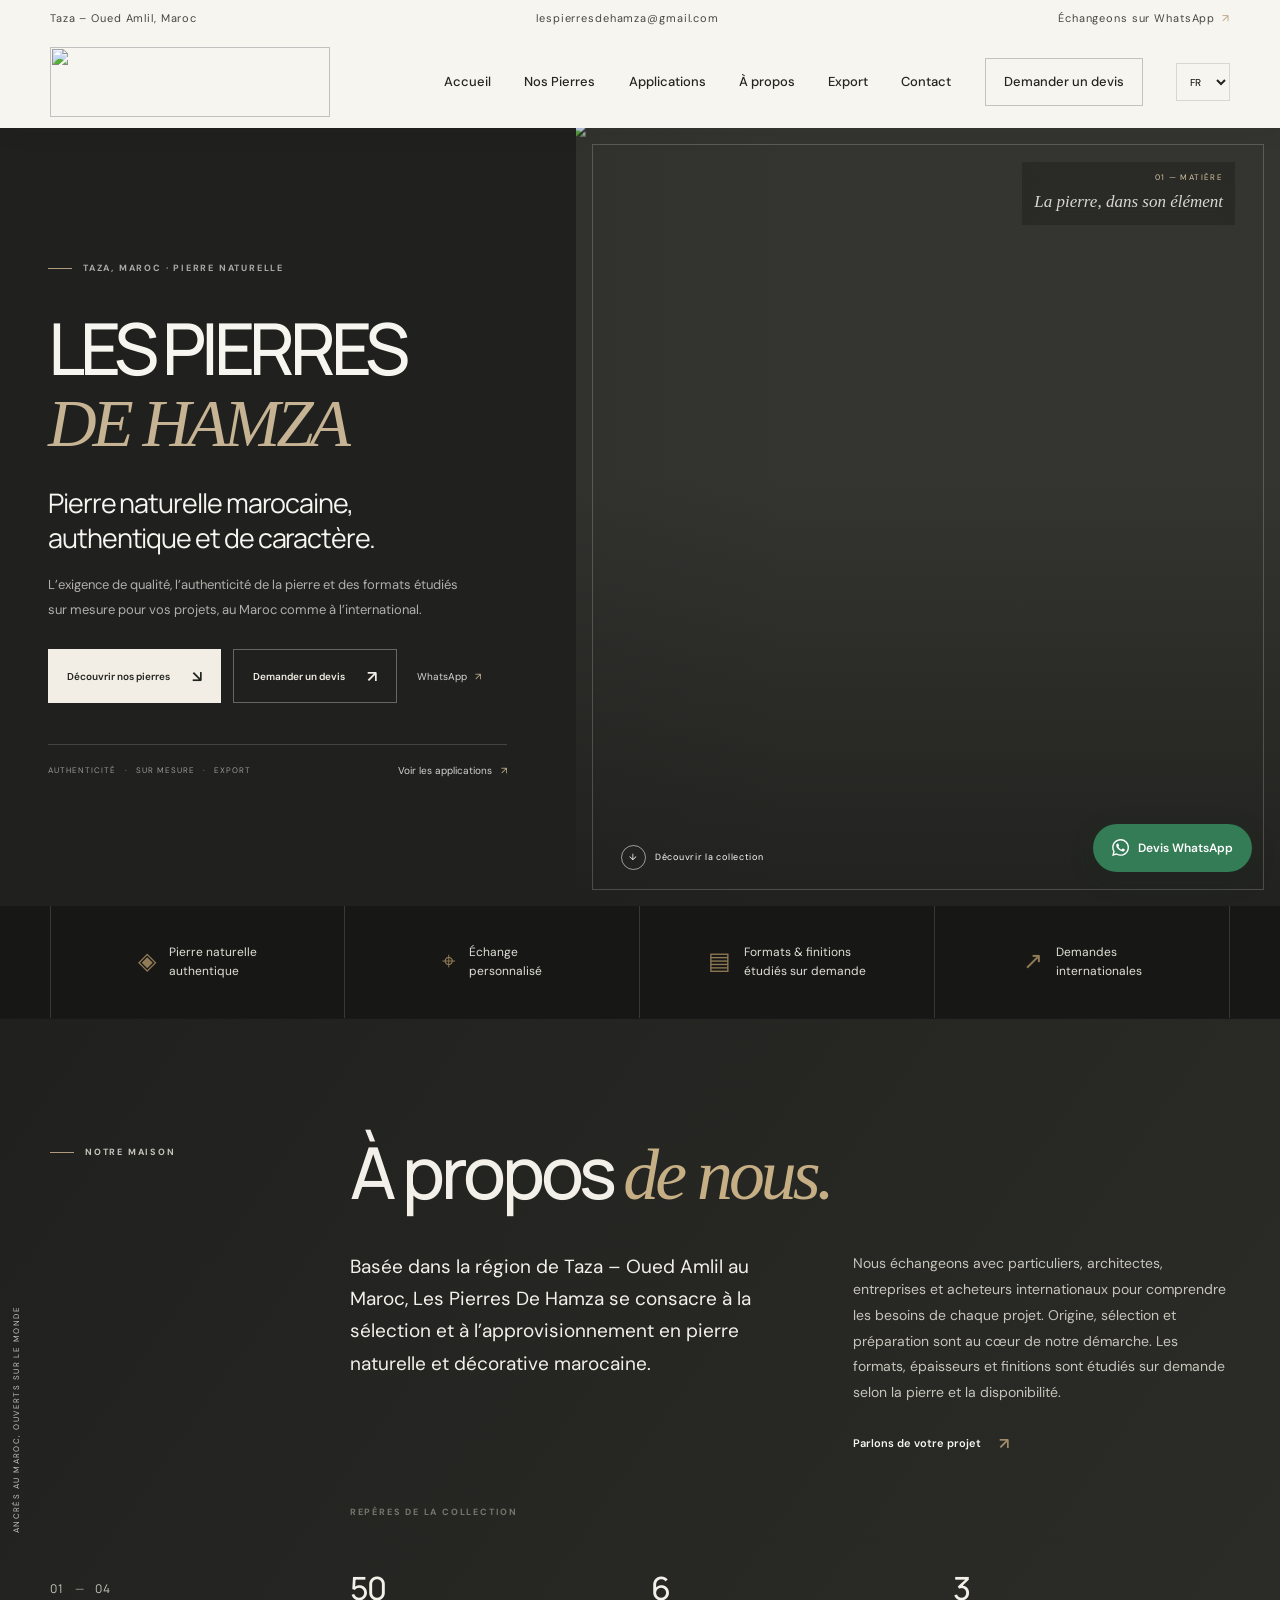
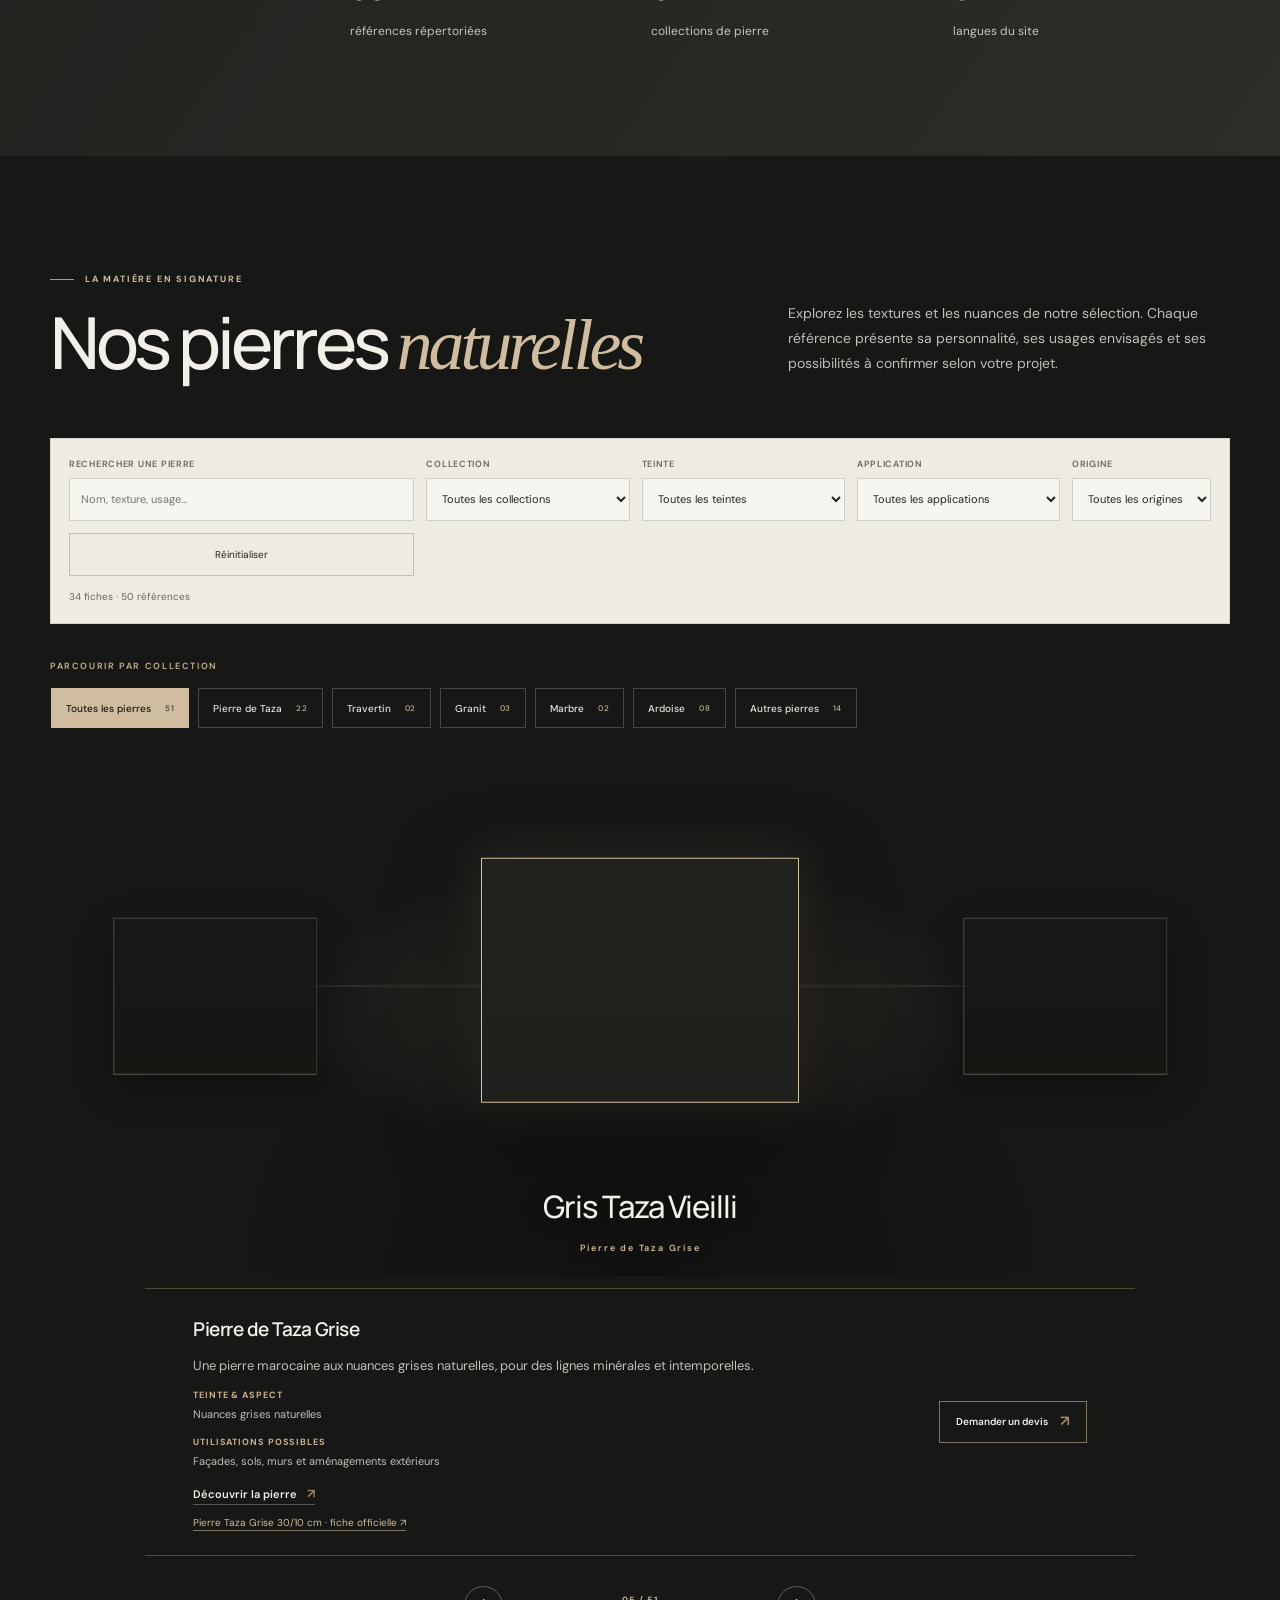
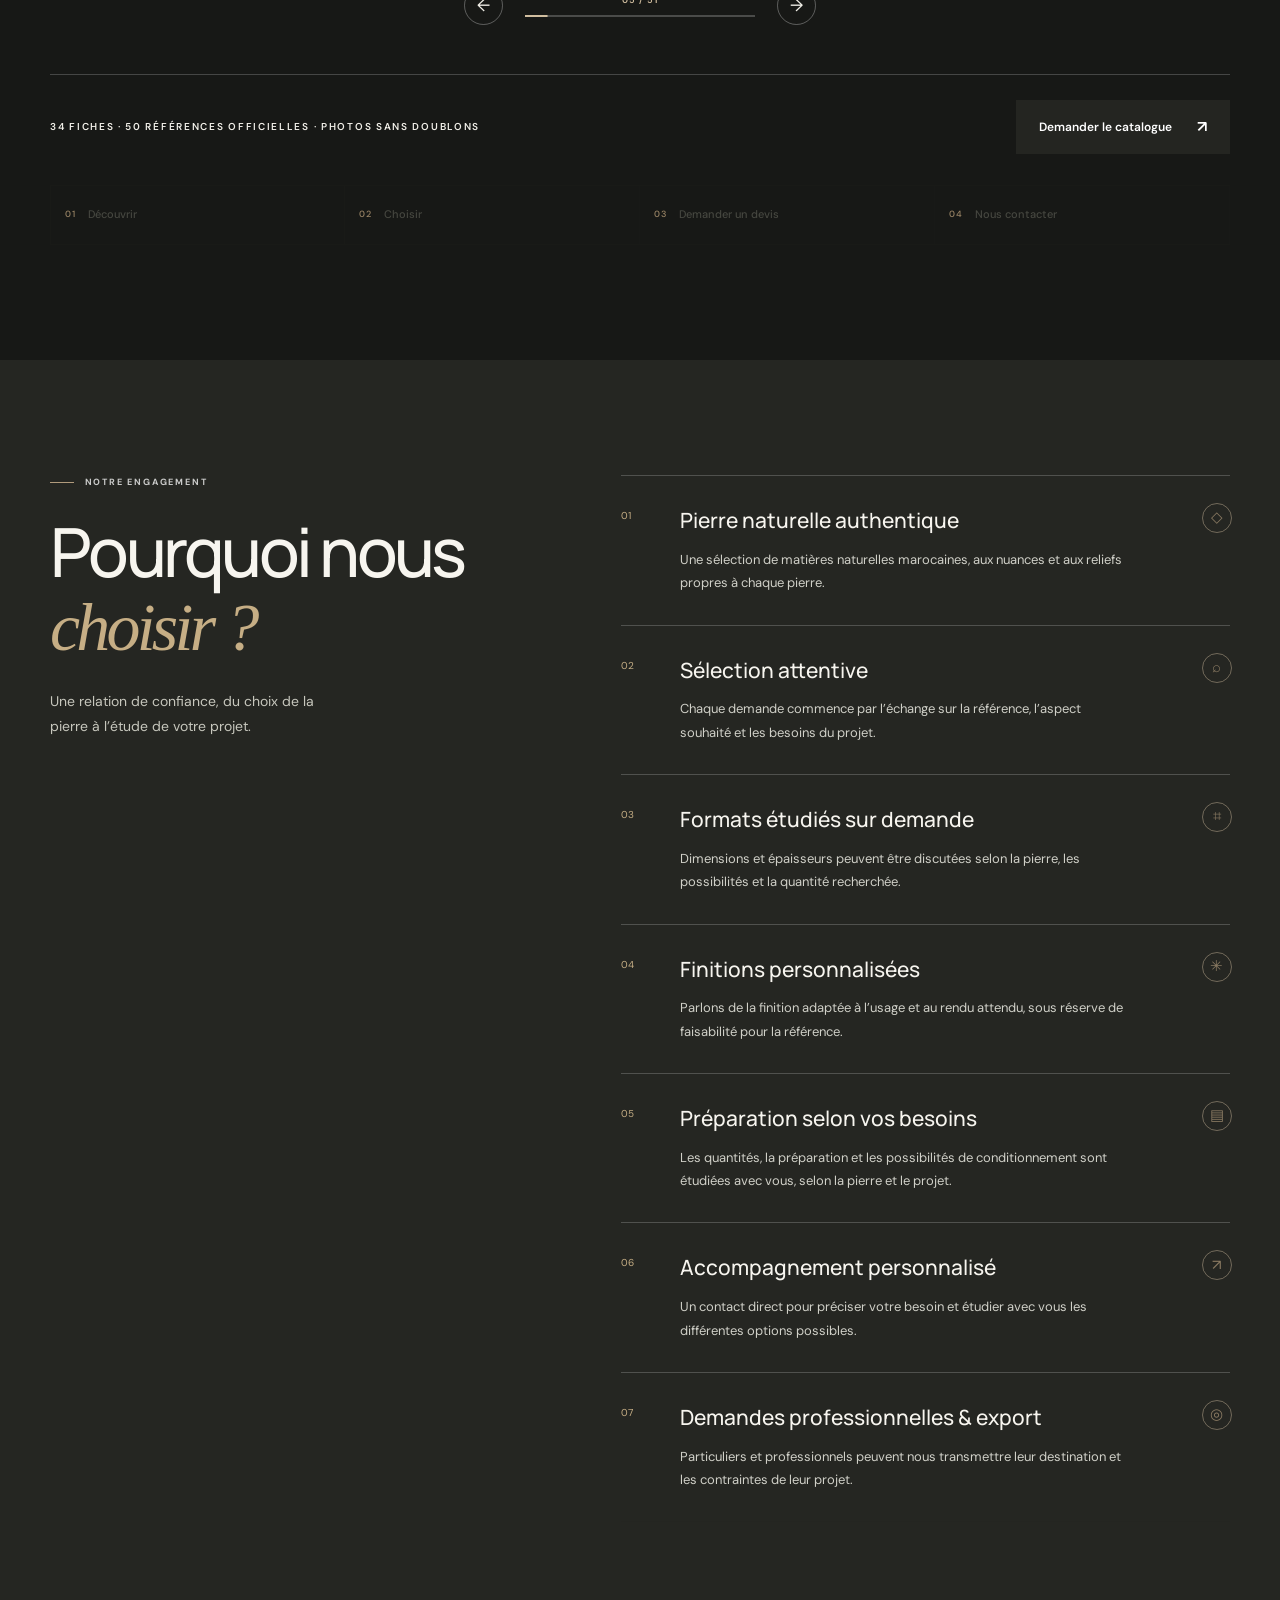
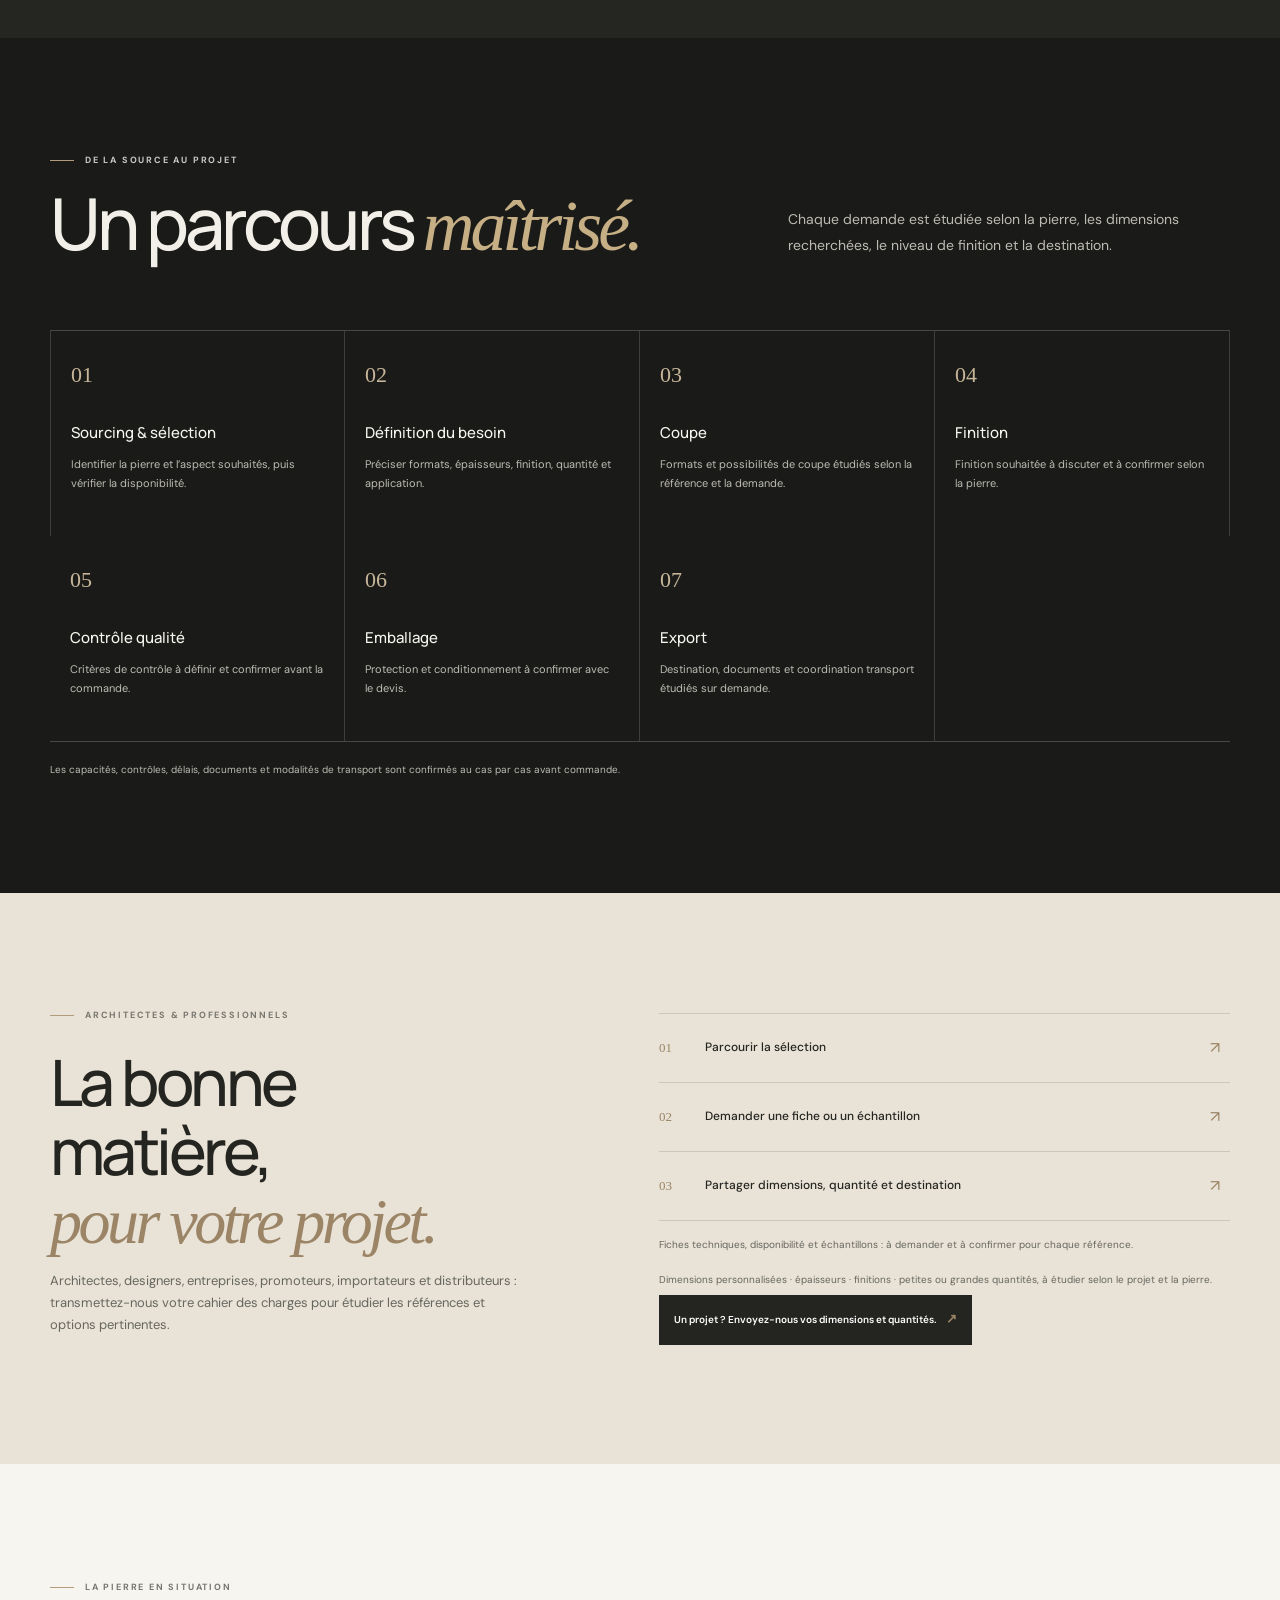
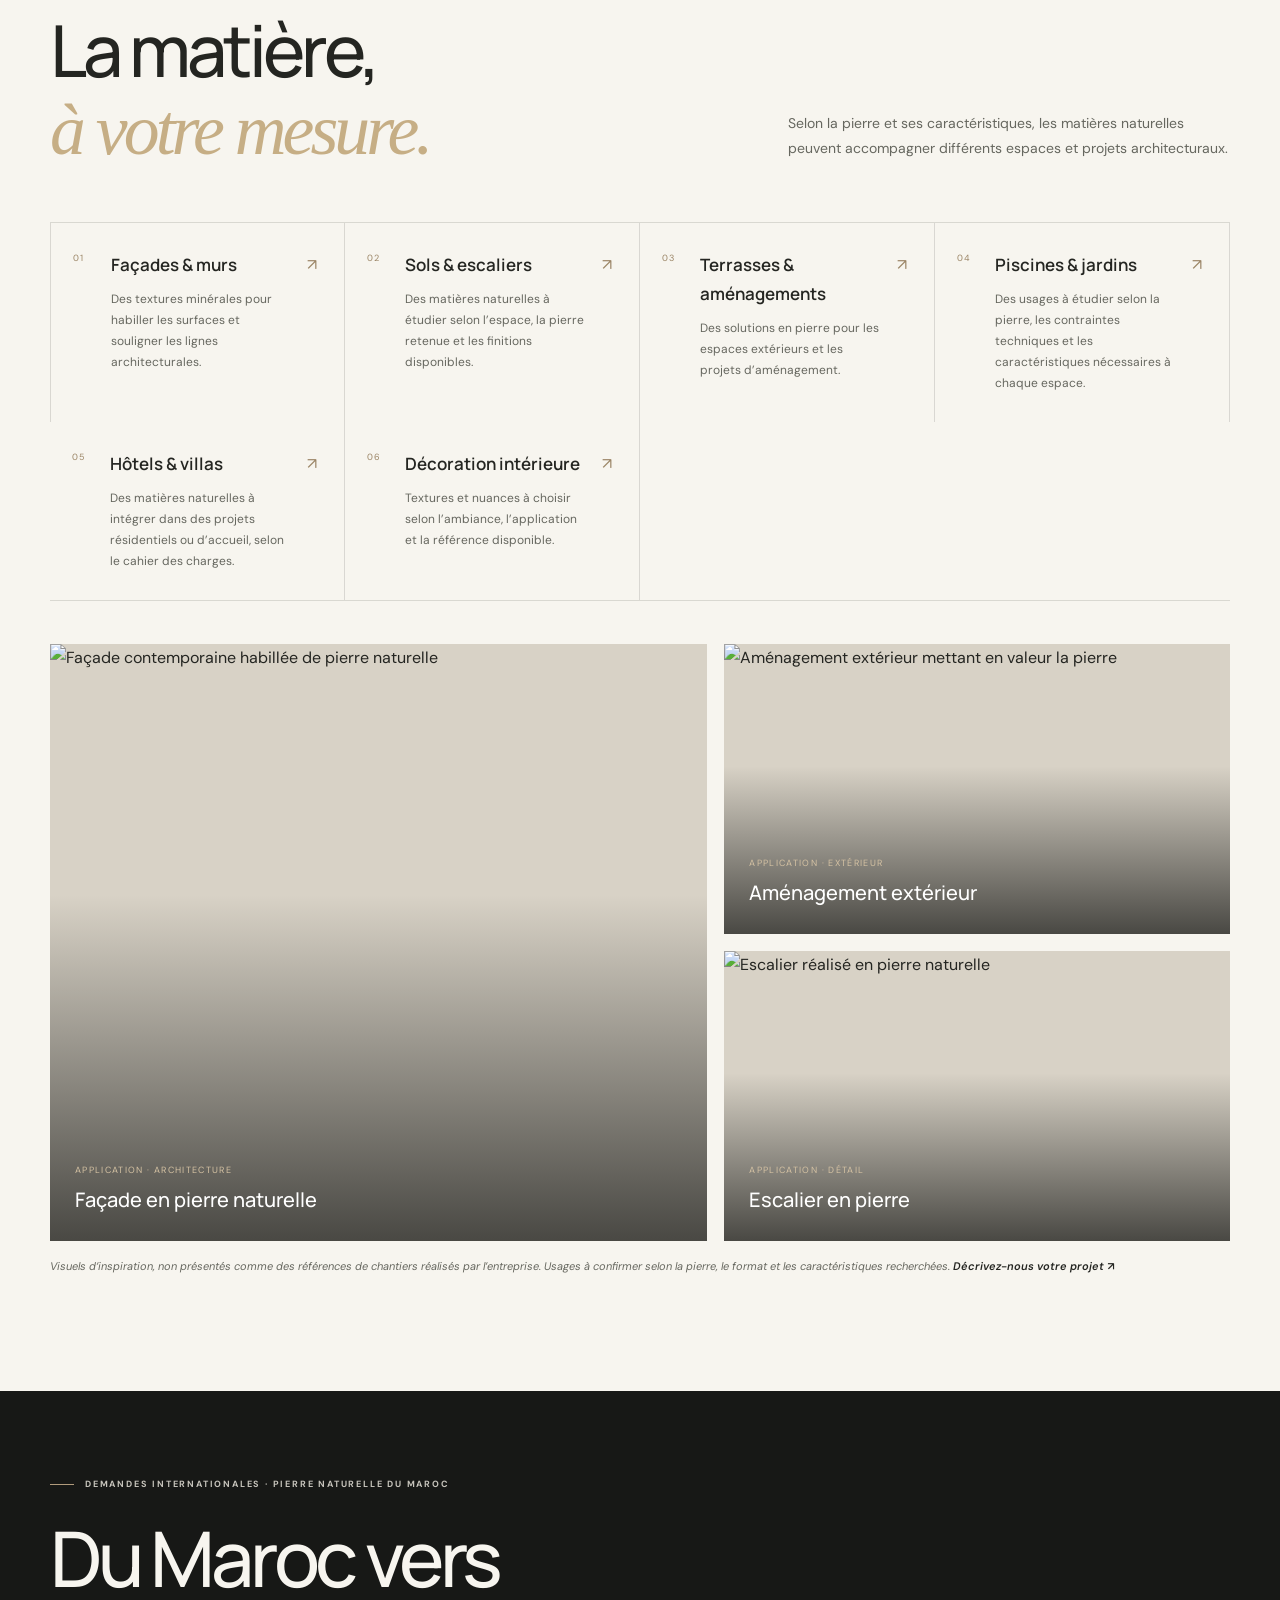
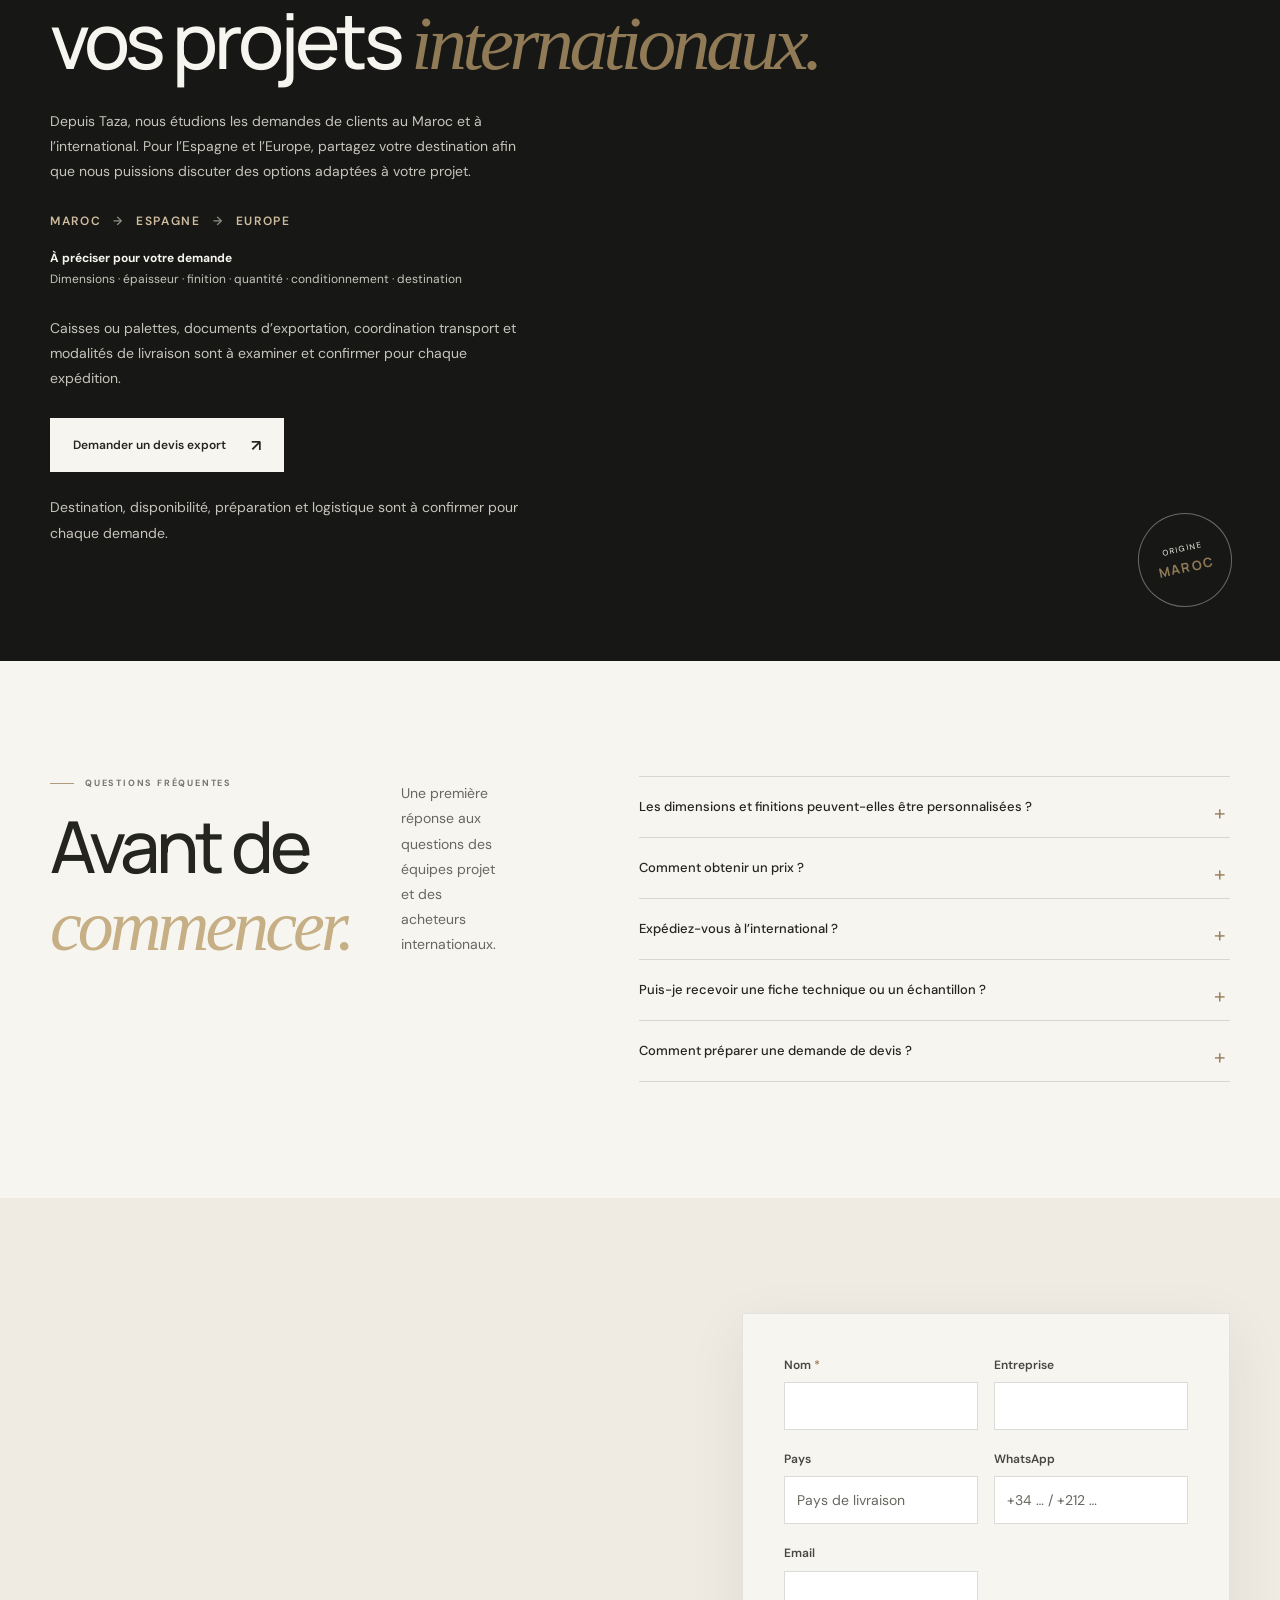
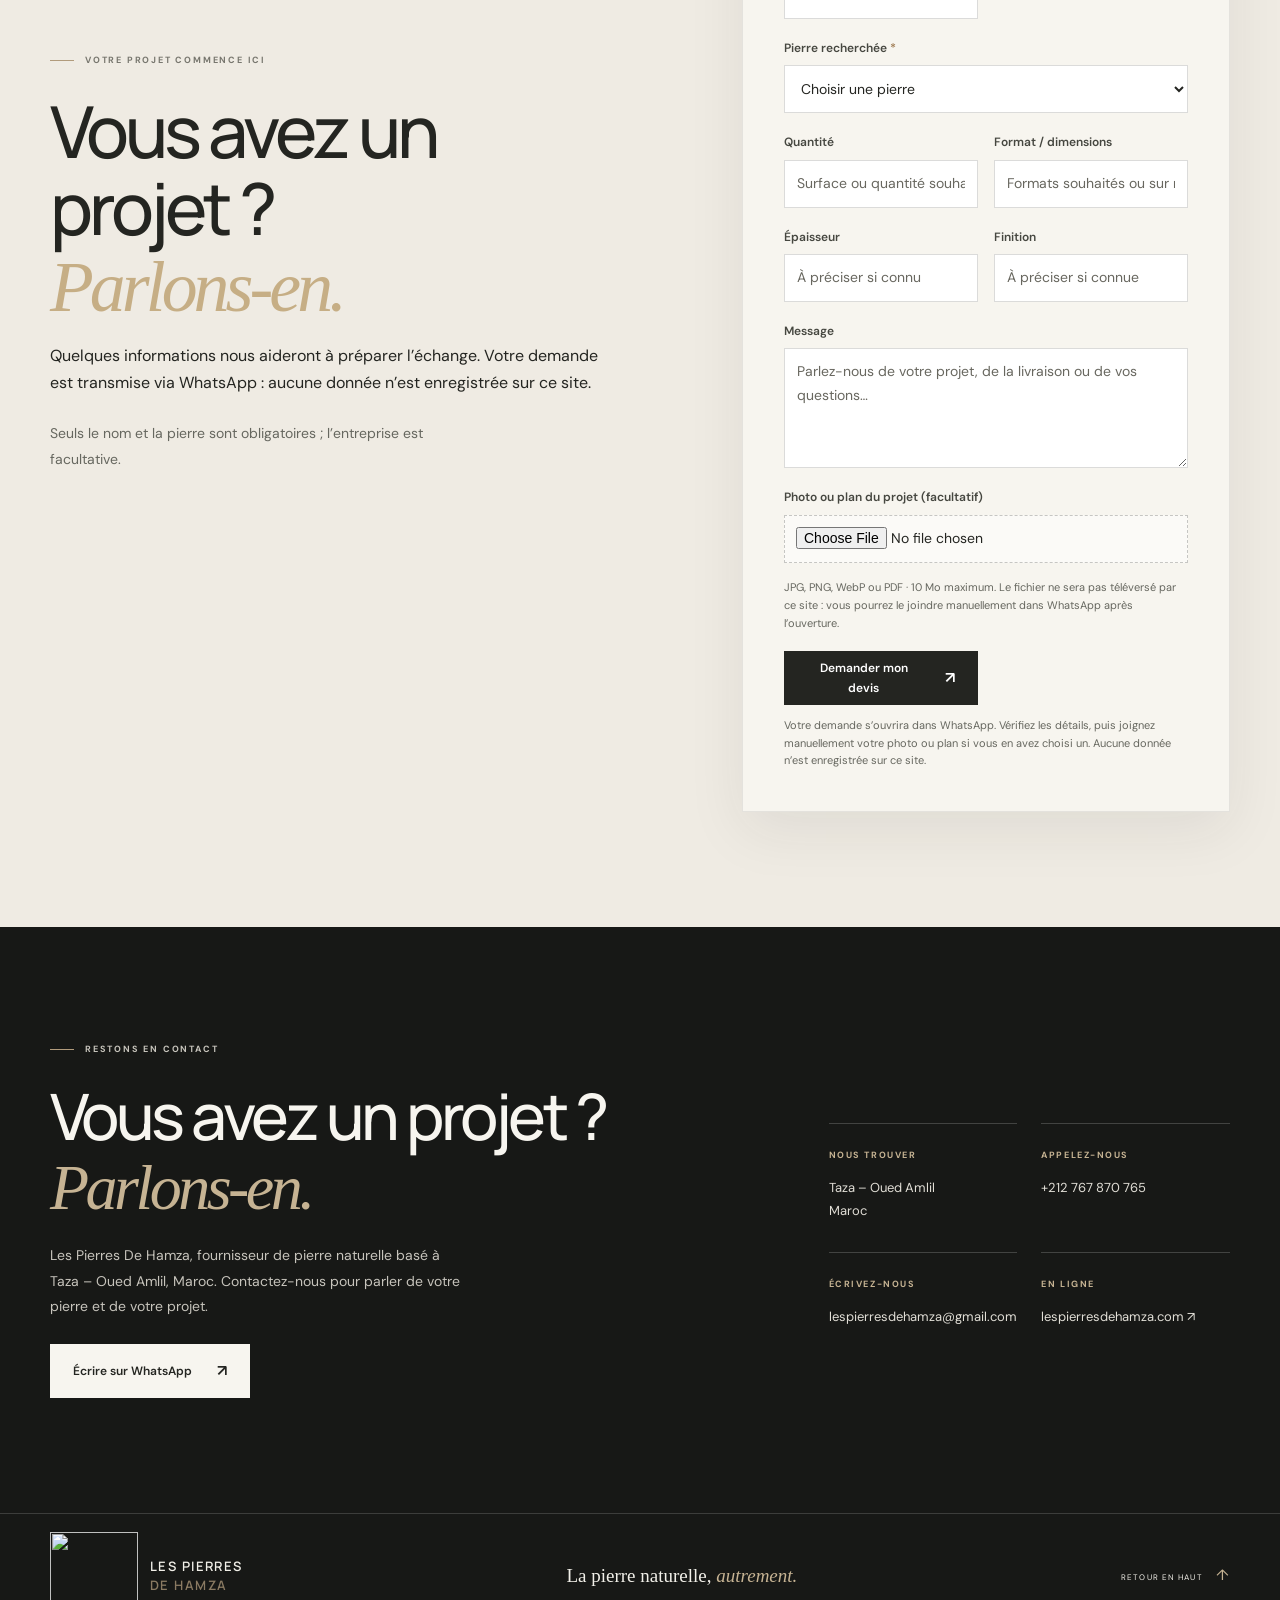
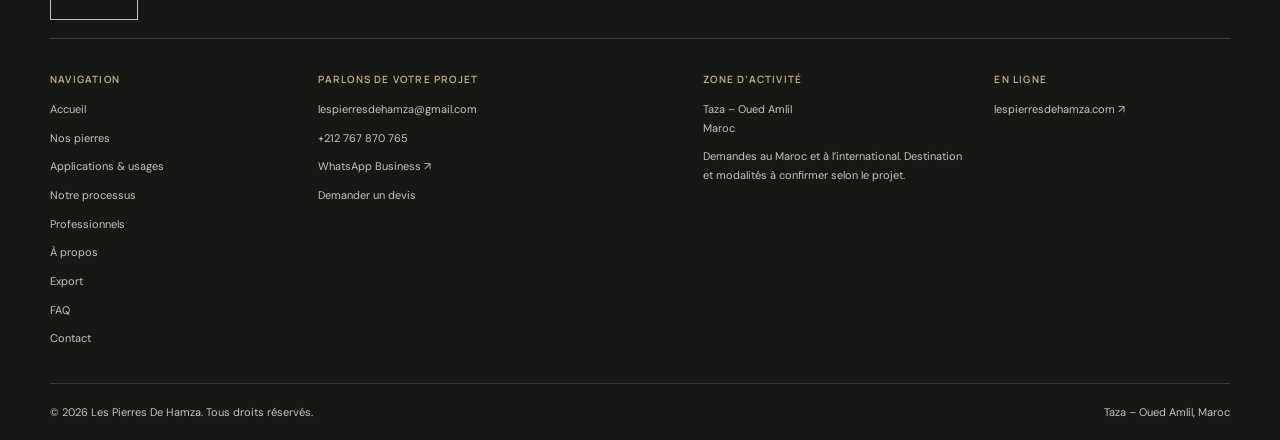
==== commit 4d740a6b: "Add files via upload" ====
--- a/index.html
+++ b/index.html
@@ -50,16 +50,16 @@
         "@type": "OfferCatalog",
         "name": "Sélection de pierre naturelle marocaine",
         "itemListElement": [
-          {"@type":"Product","name":"Pierre de Taza Grise","image":"https://lespierresdehamza.com/images/stones/pierre-taza-grise.jpg"},
-          {"@type":"Product","name":"Beige Taza","image":"https://lespierresdehamza.com/images/stones/beige-taza.jpg"},
-          {"@type":"Product","name":"Travertin Volubilis","image":"https://lespierresdehamza.com/images/stones/travertin-volubilis.jpg"},
-          {"@type":"Product","name":"Granit","image":"https://lespierresdehamza.com/images/stones/granit-gris-khenifra.jpg"},
-          {"@type":"Product","name":"Ardoise Multicolore","image":"https://lespierresdehamza.com/images/stones/ardoise-multicolore.jpg"},
-          {"@type":"Product","name":"Marbre","image":"https://lespierresdehamza.com/images/stones/marbre-zola-vieille.jpg"},
-          {"@type":"Product","name":"Éclaté Beige","image":"https://lespierresdehamza.com/images/stones/eclate-beige.jpg"},
+          {"@type":"Product","name":"Pierre de Taza Grise","image":"https://lespierresdehamza.com/stones/pierre-taza-grise/pierre-taza-grise.jpg"},
+          {"@type":"Product","name":"Beige Taza","image":"https://lespierresdehamza.com/stones/beige-taza/beige-taza-boucharde-1.jpg"},
+          {"@type":"Product","name":"Travertin Volubilis","image":"https://lespierresdehamza.com/stones/travertin-volubilis/travertin-volubilis.jpg"},
+          {"@type":"Product","name":"Granit","image":"https://lespierresdehamza.com/stones/granit/granit-gris-khenifra.jpg"},
+          {"@type":"Product","name":"Ardoise Multicolore","image":"https://lespierresdehamza.com/stones/ardoise-multicolore/ardoise-1.jpg"},
+          {"@type":"Product","name":"Marbre","image":"https://lespierresdehamza.com/stones/marbre/zola-vieille-1.jpg"},
+          {"@type":"Product","name":"Éclaté Beige","image":"https://lespierresdehamza.com/stones/eclate-beige/eclate-beige.jpg"},
           {"@type":"Product","name":"Jonta"},
-          {"@type":"Product","name":"Noir Azilal","image":"https://lespierresdehamza.com/images/stones/noir-azilal.jpg"},
-          {"@type":"Product","name":"Pierre Volcanique Noire","image":"https://lespierresdehamza.com/images/stones/pierre-volcanique-noire.jpg"}
+          {"@type":"Product","name":"Noir Azilal","image":"https://lespierresdehamza.com/stones/noir-azilal/noir-azilal.jpg"},
+          {"@type":"Product","name":"Pierre Volcanique Noire","image":"https://lespierresdehamza.com/stones/pierre-volcanique-noire/pierre-volcanique-noire.jpg"}
         ]
       }
     }
@@ -209,31 +209,31 @@
             <div class="stone-orbit-caption" id="stone-orbit-caption" aria-live="off"></div>
             <div class="stone-grid stone-carousel-source" id="stone-grid" aria-hidden="true">
           <article class="stone-card reveal cinematic-stone" data-cinematic data-product="Pierre de Taza Grise" data-slug="pierre-taza-grise" data-color="gris" data-origin="Taza, Maroc" data-appearance="Nuances grises naturelles, aspect minéral" data-applications="Façades|Sols|Murs|Escaliers|Terrasses|Aménagement extérieur">
-            <a class="stone-image" href="stones/pierre-taza-grise.html" aria-label="Demander des informations sur Pierre de Taza Grise"><img src="images/stones/pierre-taza-grise.jpg" alt="Texture grise nuancée de la pierre naturelle de Taza" loading="lazy" decoding="async"><span class="stone-number">01</span></a>
+            <a class="stone-image" href="stones/pierre-taza-grise.html" aria-label="Demander des informations sur Pierre de Taza Grise"><img src="stones/pierre-taza-grise/pierre-taza-grise.jpg" alt="Texture grise nuancée de la pierre naturelle de Taza" loading="lazy" decoding="async"><span class="stone-number">01</span></a>
             <div class="stone-info"><div class="stone-copy"><h3>Pierre de Taza Grise</h3><p>Une pierre marocaine aux nuances grises naturelles, pour des lignes minérales et intemporelles.</p><p class="stone-appearance"><strong>Teinte &amp; aspect</strong> Nuances grises naturelles</p><p class="stone-applications"><strong>Utilisations possibles</strong> Façades, sols, murs et aménagements extérieurs</p><button class="product-details" type="button">Découvrir la pierre <span aria-hidden="true">↗</span></button></div><a class="card-quote quote-link" data-product="Pierre de Taza Grise" href="https://wa.me/212767870765" target="_blank" rel="noopener noreferrer" aria-label="Demander un devis pour Pierre de Taza Grise">Demander un devis <span aria-hidden="true">↗</span></a></div>
           </article>
           <article class="stone-card reveal cinematic-stone" data-cinematic data-product="Beige Taza" data-slug="beige-taza" data-color="beige" data-origin="Taza, Maroc" data-appearance="Tons beiges chaleureux, aspect bouchardé selon référence" data-applications="Façades|Sols|Murs|Terrasses|Aménagement intérieur|Aménagement extérieur">
-            <a class="stone-image" href="#contact" aria-label="Demander des informations sur Beige Taza"><img src="images/stones/beige-taza.jpg" alt="Aspect beige bouchardé de la pierre naturelle de Taza" loading="lazy" decoding="async"><span class="stone-number">02</span></a>
+            <a class="stone-image" href="#contact" aria-label="Demander des informations sur Beige Taza"><img src="stones/beige-taza/beige-taza-boucharde-1.jpg" alt="Aspect beige bouchardé de la pierre naturelle de Taza" loading="lazy" decoding="async"><span class="stone-number">02</span></a>
             <div class="stone-info"><div class="stone-copy"><h3>Beige Taza</h3><p>Des tons beiges chaleureux et une expression naturelle, adaptés aux espaces intérieurs et extérieurs.</p><p class="stone-appearance"><strong>Teinte &amp; aspect</strong> Tons beiges chaleureux</p><p class="stone-applications"><strong>Utilisations possibles</strong> Sols, murs, façades et terrasses</p><button class="product-details" type="button">Découvrir la pierre <span aria-hidden="true">↗</span></button></div><a class="card-quote quote-link" data-product="Beige Taza" href="https://wa.me/212767870765" target="_blank" rel="noopener noreferrer" aria-label="Demander un devis pour Beige Taza">Demander un devis <span aria-hidden="true">↗</span></a></div>
           </article>
           <article class="stone-card reveal cinematic-stone" data-cinematic data-product="Travertin Volubilis" data-slug="travertin-volubilis" data-color="beige" data-origin="Maroc" data-appearance="Nuances chaudes et texture naturelle nuancée" data-applications="Sols|Murs|Façades|Terrasses|Escaliers|Aménagement extérieur">
-            <a class="stone-image" href="#contact" aria-label="Demander des informations sur Travertin Volubilis"><img src="images/stones/travertin-volubilis.jpg" alt="Nuances et texture du travertin Volubilis" loading="lazy" decoding="async"><span class="stone-number">03</span></a>
+            <a class="stone-image" href="#contact" aria-label="Demander des informations sur Travertin Volubilis"><img src="stones/travertin-volubilis/travertin-volubilis.jpg" alt="Nuances et texture du travertin Volubilis" loading="lazy" decoding="async"><span class="stone-number">03</span></a>
             <div class="stone-info"><div class="stone-copy"><h3>Travertin Volubilis</h3><p>Une pierre marocaine aux tons chauds et à la texture nuancée, inspirée du patrimoine de Volubilis.</p><p class="stone-appearance"><strong>Teinte &amp; aspect</strong> Tons chauds, texture nuancée</p><p class="stone-applications"><strong>Utilisations possibles</strong> Sols, murs, façades et terrasses</p><button class="product-details" type="button">Découvrir la pierre <span aria-hidden="true">↗</span></button></div><a class="card-quote quote-link" data-product="Travertin Volubilis" href="https://wa.me/212767870765" target="_blank" rel="noopener noreferrer" aria-label="Demander un devis pour Travertin Volubilis">Demander un devis <span aria-hidden="true">↗</span></a></div>
           </article>
           <article class="stone-card reveal" data-product="Granit" data-slug="granit" data-color="gris" data-origin="Khénifra, Maroc" data-appearance="Aspect granité gris, variations minérales" data-applications="Plans de travail|Sols|Escaliers|Façades|Terrasses|Extérieurs">
-            <a class="stone-image" href="#contact" aria-label="Demander des informations sur Granit"><img src="images/stones/granit-gris-khenifra.jpg" alt="Granit gris de Khénifra aux grains minéraux" loading="lazy" decoding="async"><span class="stone-number">04</span></a>
+            <a class="stone-image" href="#contact" aria-label="Demander des informations sur Granit"><img src="stones/granit/granit-gris-khenifra.jpg" alt="Granit gris de Khénifra aux grains minéraux" loading="lazy" decoding="async"><span class="stone-number">04</span></a>
             <div class="stone-info"><div class="stone-copy"><h3>Granit</h3><p>Une pierre naturelle de caractère, appréciée pour sa robustesse et ses variations minérales.</p><p class="stone-appearance"><strong>Teinte &amp; aspect</strong> Gris minéral, aspect granité</p><p class="stone-applications"><strong>Utilisations possibles</strong> Plans de travail, sols, escaliers et façades</p><button class="product-details" type="button">Découvrir la pierre <span aria-hidden="true">↗</span></button></div><a class="card-quote quote-link" data-product="Granit" href="https://wa.me/212767870765" target="_blank" rel="noopener noreferrer" aria-label="Demander un devis pour Granit">Demander un devis <span aria-hidden="true">↗</span></a></div>
           </article>
           <article class="stone-card reveal" data-product="Ardoise Multicolore" data-slug="ardoise-multicolore" data-color="multicolore" data-origin="Maroc" data-appearance="Nuances minérales multicolores, relief marqué" data-applications="Sols|Murs|Façades|Terrasses|Jardins|Aménagement extérieur">
-            <a class="stone-image" href="#contact" aria-label="Demander des informations sur Ardoise Multicolore"><img src="images/stones/ardoise-multicolore.jpg" alt="Relief et nuances de l’ardoise multicolore" loading="lazy" decoding="async"><span class="stone-number">05</span></a>
+            <a class="stone-image" href="#contact" aria-label="Demander des informations sur Ardoise Multicolore"><img src="stones/ardoise-multicolore/ardoise-1.jpg" alt="Relief et nuances de l’ardoise multicolore" loading="lazy" decoding="async"><span class="stone-number">05</span></a>
             <div class="stone-info"><div class="stone-copy"><h3>Ardoise Multicolore</h3><p>Des nuances minérales variées pour apporter relief et personnalité aux compositions décoratives.</p><p class="stone-appearance"><strong>Teinte &amp; aspect</strong> Nuances minérales multicolores</p><p class="stone-applications"><strong>Utilisations possibles</strong> Sols, murs, façades et jardins</p><button class="product-details" type="button">Découvrir la pierre <span aria-hidden="true">↗</span></button></div><a class="card-quote quote-link" data-product="Ardoise Multicolore" href="https://wa.me/212767870765" target="_blank" rel="noopener noreferrer" aria-label="Demander un devis pour Ardoise Multicolore">Demander un devis <span aria-hidden="true">↗</span></a></div>
           </article>
           <article class="stone-card reveal" data-product="Marbre" data-slug="marbre" data-color="varié" data-origin="Maroc" data-appearance="Veinage naturel, aspect variable selon la référence" data-applications="Sols|Escaliers|Murs|Salles de bains|Plans de travail|Décoration">
-            <a class="stone-image" href="#contact" aria-label="Demander des informations sur Marbre"><img src="images/stones/marbre-zola-vieille.jpg" alt="Veinage naturel du marbre Zola Vieille" loading="lazy" decoding="async"><span class="stone-number">06</span></a>
+            <a class="stone-image" href="#contact" aria-label="Demander des informations sur Marbre"><img src="stones/marbre/zola-vieille-1.jpg" alt="Veinage naturel du marbre Zola Vieille" loading="lazy" decoding="async"><span class="stone-number">06</span></a>
             <div class="stone-info"><div class="stone-copy"><h3>Marbre</h3><p>Une pierre noble aux dessins naturels, pour des espaces élégants et des détails raffinés.</p><p class="stone-appearance"><strong>Teinte &amp; aspect</strong> Veinage naturel, selon la référence</p><p class="stone-applications"><strong>Utilisations possibles</strong> Sols, escaliers, murs, salles de bains et décoration</p><button class="product-details" type="button">Découvrir la pierre <span aria-hidden="true">↗</span></button></div><a class="card-quote quote-link" data-product="Marbre" href="https://wa.me/212767870765" target="_blank" rel="noopener noreferrer" aria-label="Demander un devis pour Marbre">Demander un devis <span aria-hidden="true">↗</span></a></div>
           </article>
           <article class="stone-card reveal" data-product="Éclaté Beige" data-slug="eclate-beige" data-color="beige" data-origin="Taza, Maroc" data-appearance="Tons beiges, finition éclatée texturée" data-applications="Murs|Façades|Habillage décoratif|Aménagement extérieur">
-            <a class="stone-image" href="#contact" aria-label="Demander des informations sur Éclaté Beige"><img src="images/stones/eclate-beige.jpg" alt="Finition éclatée et teinte beige de la pierre de Taza" loading="lazy" decoding="async"><span class="stone-number">07</span></a>
+            <a class="stone-image" href="#contact" aria-label="Demander des informations sur Éclaté Beige"><img src="stones/eclate-beige/eclate-beige.jpg" alt="Finition éclatée et teinte beige de la pierre de Taza" loading="lazy" decoding="async"><span class="stone-number">07</span></a>
             <div class="stone-info"><div class="stone-copy"><h3>Éclaté Beige</h3><p>Une finition texturée aux nuances beiges, pour des murs et façades à l’expression authentique.</p><p class="stone-appearance"><strong>Teinte &amp; aspect</strong> Tons beiges, finition éclatée</p><p class="stone-applications"><strong>Utilisations possibles</strong> Murs, façades et habillage décoratif</p><button class="product-details" type="button">Découvrir la pierre <span aria-hidden="true">↗</span></button></div><a class="card-quote quote-link" data-product="Éclaté Beige" href="https://wa.me/212767870765" target="_blank" rel="noopener noreferrer" aria-label="Demander un devis pour Éclaté Beige">Demander un devis <span aria-hidden="true">↗</span></a></div>
           </article>
           <article class="stone-card reveal" data-product="Jonta" data-slug="jonta" data-color="à-confirmer" data-origin="À confirmer" data-appearance="Référence, teinte et aspect à préciser" data-applications="Usages à confirmer selon la référence souhaitée">
@@ -241,11 +241,11 @@
             <div class="stone-info"><div class="stone-copy"><h3>Jonta</h3><p>Vous recherchez la pierre Jonta ? Contactez-nous pour préciser la référence et vérifier les options disponibles.</p><p class="stone-appearance"><strong>Teinte &amp; aspect</strong> À préciser selon la référence</p><p class="stone-applications"><strong>Utilisations possibles</strong> À confirmer selon la référence souhaitée</p><button class="product-details" type="button">Découvrir la pierre <span aria-hidden="true">↗</span></button></div><a class="card-quote quote-link" data-product="Jonta" href="https://wa.me/212767870765" target="_blank" rel="noopener noreferrer" aria-label="Demander un devis pour Jonta">Demander un devis <span aria-hidden="true">↗</span></a></div>
           </article>
           <article class="stone-card reveal" data-product="Noir Azilal" data-slug="noir-azilal" data-color="sombre" data-origin="Maroc" data-appearance="Pierre sombre, relief marqué" data-applications="Murs|Façades|Habillage décoratif|Aménagement extérieur">
-            <a class="stone-image" href="#contact" aria-label="Demander des informations sur Noir Azilal"><img src="images/stones/noir-azilal.jpg" alt="Pierre Noir Azilal aux tons sombres et au relief marqué" loading="lazy" decoding="async"><span class="stone-number">09</span></a>
+            <a class="stone-image" href="stones/noir-azilal.html" aria-label="Demander des informations sur Noir Azilal"><img src="stones/noir-azilal/noir-azilal.jpg" alt="Pierre Noir Azilal aux tons sombres et au relief marqué" loading="lazy" decoding="async"><span class="stone-number">09</span></a>
             <div class="stone-info"><div class="stone-copy"><h3>Noir Azilal</h3><p>Une pierre sombre à l’identité visuelle marquée, pour des contrastes et des compositions fortes.</p><p class="stone-appearance"><strong>Teinte &amp; aspect</strong> Nuances sombres, relief marqué</p><p class="stone-applications"><strong>Utilisations possibles</strong> Murs, façades et habillage décoratif</p><button class="product-details" type="button">Découvrir la pierre <span aria-hidden="true">↗</span></button></div><a class="card-quote quote-link" data-product="Noir Azilal" href="https://wa.me/212767870765" target="_blank" rel="noopener noreferrer" aria-label="Demander un devis pour Noir Azilal">Demander un devis <span aria-hidden="true">↗</span></a></div>
           </article>
           <article class="stone-card reveal" data-product="Pierre Volcanique Noire" data-slug="pierre-volcanique-noire" data-color="sombre" data-origin="Maroc" data-appearance="Teinte sombre, caractère brut" data-applications="Murs|Façades|Sols|Aménagement extérieur|Architecture">
-            <a class="stone-image" href="#contact" aria-label="Demander des informations sur Pierre Volcanique Noire"><img src="images/stones/pierre-volcanique-noire.jpg" alt="Surface sombre et texture de pierre volcanique noire" loading="lazy" decoding="async"><span class="stone-number">10</span></a>
+            <a class="stone-image" href="stones/pierre-volcanique-noire.html" aria-label="Demander des informations sur Pierre Volcanique Noire"><img src="stones/pierre-volcanique-noire/pierre-volcanique-noire.jpg" alt="Surface sombre et texture de pierre volcanique noire" loading="lazy" decoding="async"><span class="stone-number">10</span></a>
             <div class="stone-info"><div class="stone-copy"><h3>Pierre Volcanique Noire</h3><p>Une matière sombre au caractère brut, pour des aménagements minéraux et des contrastes affirmés.</p><p class="stone-appearance"><strong>Teinte &amp; aspect</strong> Teinte sombre, caractère brut</p><p class="stone-applications"><strong>Utilisations possibles</strong> Murs, façades, sols et aménagements</p><button class="product-details" type="button">Découvrir la pierre <span aria-hidden="true">↗</span></button></div><a class="card-quote quote-link" data-product="Pierre Volcanique Noire" href="https://wa.me/212767870765" target="_blank" rel="noopener noreferrer" aria-label="Demander un devis pour Pierre Volcanique Noire">Demander un devis <span aria-hidden="true">↗</span></a></div>
           </article>
             </div>
